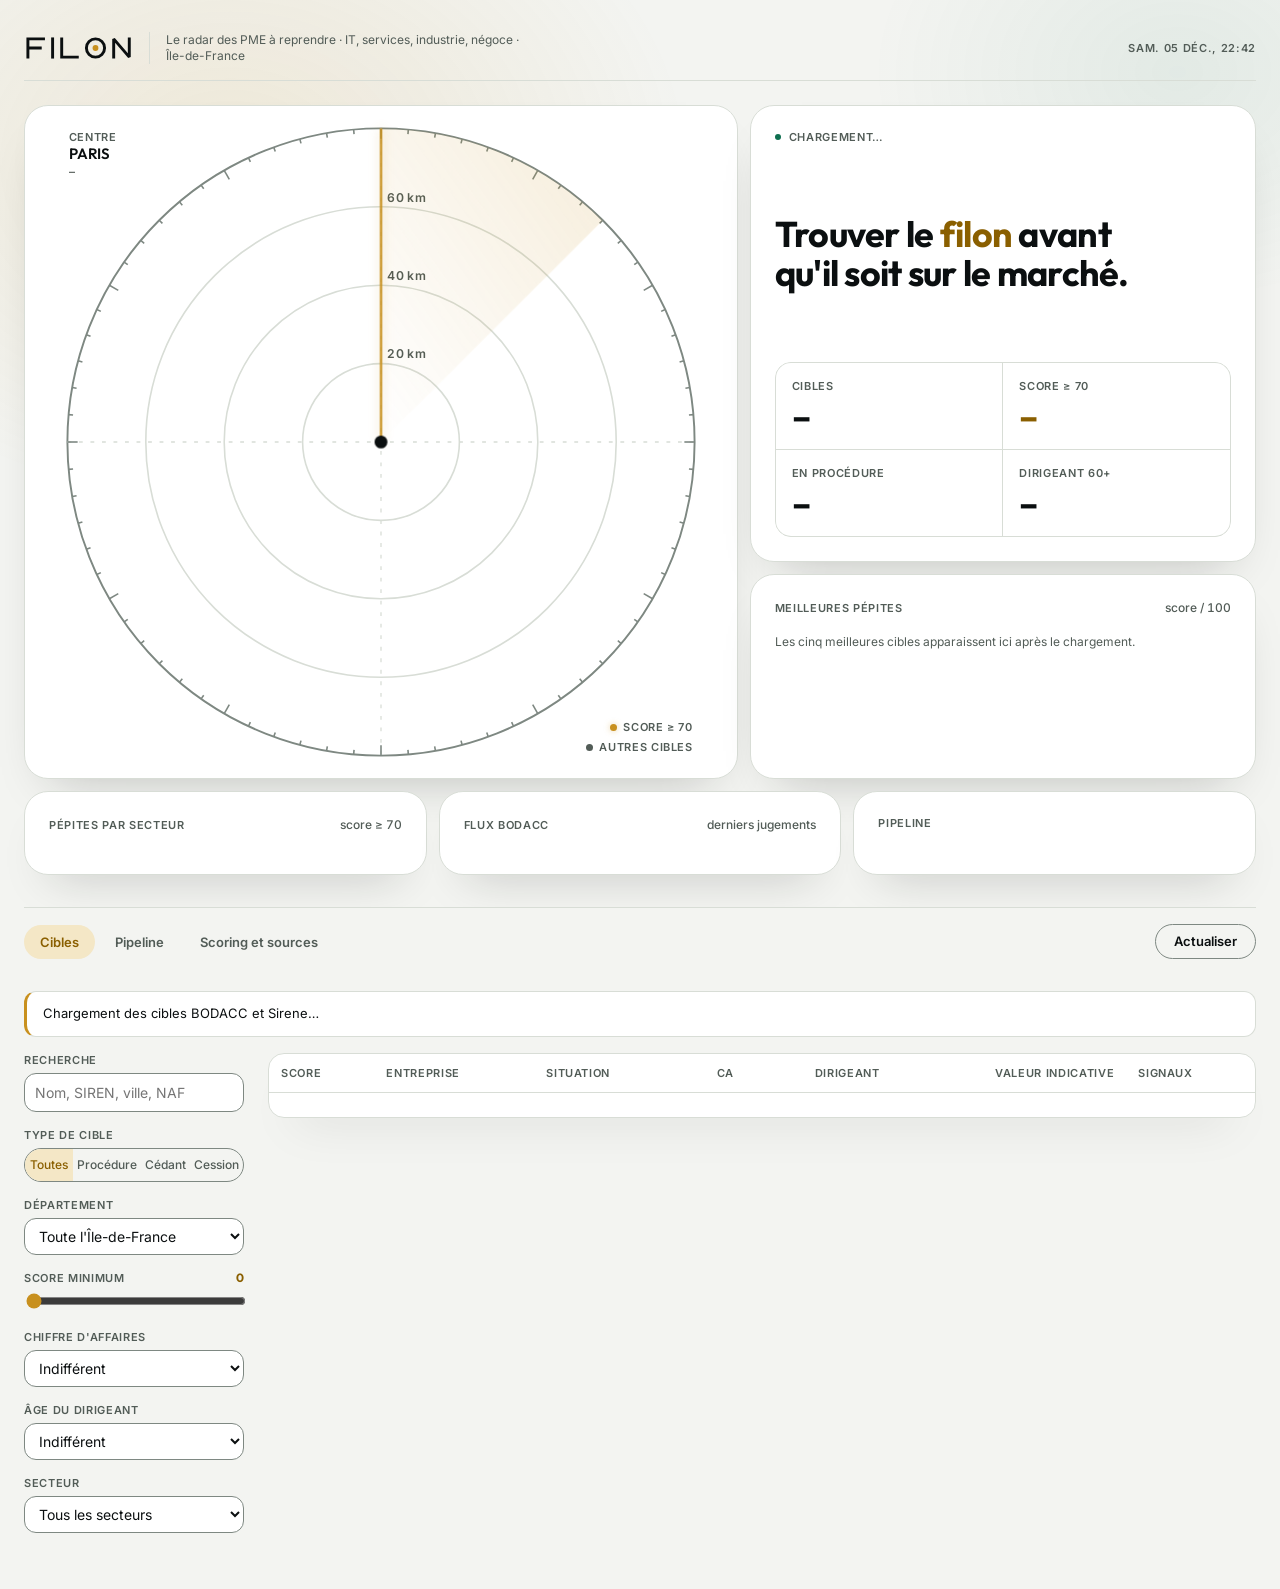
==== cockpit/index.html @ 8aeffb3e "Aligne le cockpit sur Outfit et Inter, onglets et boutons pilule. Tuiles pleines à grands rayons, fi" ====
<!DOCTYPE html>
<html lang="fr">
<head>
<meta charset="utf-8">
<meta name="viewport" content="width=device-width, initial-scale=1">
<title>Filon</title>
<link rel="preconnect" href="https://fonts.googleapis.com">
<link rel="preconnect" href="https://fonts.gstatic.com" crossorigin>
<link rel="stylesheet" href="https://fonts.googleapis.com/css2?family=Outfit:wght@500;600;700&family=Inter:wght@400;500;600&display=swap">
<style>
/* Filon — système de design « Radar ». Nuit est le thème de référence ; Jour en est la traduction. */
:root{
  color-scheme:dark;
  --void:#07090A; --surface-1:#0D1112; --surface-2:#141A1B; --line:#1C2426; --line-strong:#5E6B66;
  --ink:#EDEFEA; --ink-muted:#8A958F;
  --gold:#E8B84A; --gold-fill:#E8B84A; --on-gold:#1A1405; --gold-soft:#2A2210;
  --cession:#4FD1A5; --cession-soft:#0F2A22; --decote:#FF7A59; --decote-soft:#2E1510;
  --focus:var(--gold);
  --glow-gold:0 0 0 1px #E8B84A, 0 0 24px #E8B84A55;
  --grid-dot:#ffffff0d; --scrim:#000000a6; --beam:.14;
  --glass:#0D1112b8; --glass-edge:#ffffff12; --ambient:#E8B84A24; --ambient-2:#4FD1A512; --matrix:#EDEFEA; --bloom:#E8B84A99;
  --font-display:"Outfit","Inter",system-ui,sans-serif;
  --font-sans:"Inter",system-ui,-apple-system,"Segoe UI",sans-serif;
  --font-mono:"Inter",system-ui,-apple-system,"Segoe UI",sans-serif;
  --shadow:0 24px 48px -24px rgba(0,0,0,.7);
  --space-1:4px; --space-2:8px; --space-3:12px; --space-4:16px; --space-6:24px; --space-8:32px; --space-12:48px;
  --radius-xs:8px; --radius-sm:12px; --radius-lg:24px; --radius-pill:999px;
  --ui:160ms cubic-bezier(.2,.8,.2,1);
}
@media (prefers-color-scheme:light){:root:not([data-theme="dark"]){
  color-scheme:light;
  --void:#F3F4F1; --surface-1:#FFFFFF; --surface-2:#E9ECE7; --line:#D8DDD6; --line-strong:#7E8882;
  --ink:#0B0F10; --ink-muted:#525C57;
  --gold:#8A5F00; --gold-fill:#C8901E; --on-gold:#1A1405; --gold-soft:#F4E7C6;
  --cession:#0E6F50; --cession-soft:#DCEFE7; --decote:#B03A1C; --decote-soft:#F6DDD4;
  --glow-gold:0 0 0 1px #C8901E, 0 0 16px #C8901E33;
  --grid-dot:#0000000f; --scrim:#0b0f1066; --beam:.16; --shadow:0 24px 48px -28px rgba(20,25,20,.28);
  --glass:#FFFFFFc7; --glass-edge:#FFFFFF; --ambient:#C8901E1f; --ambient-2:#0E6F5012; --matrix:#0B0F10; --bloom:#C8901E66;
}}
:root[data-theme="light"]{
  color-scheme:light;
  --void:#F3F4F1; --surface-1:#FFFFFF; --surface-2:#E9ECE7; --line:#D8DDD6; --line-strong:#7E8882;
  --ink:#0B0F10; --ink-muted:#525C57;
  --gold:#8A5F00; --gold-fill:#C8901E; --on-gold:#1A1405; --gold-soft:#F4E7C6;
  --cession:#0E6F50; --cession-soft:#DCEFE7; --decote:#B03A1C; --decote-soft:#F6DDD4;
  --glow-gold:0 0 0 1px #C8901E, 0 0 16px #C8901E33;
  --grid-dot:#0000000f; --scrim:#0b0f1066; --beam:.16; --shadow:0 24px 48px -28px rgba(20,25,20,.28);
  --glass:#FFFFFFc7; --glass-edge:#FFFFFF; --ambient:#C8901E1f; --ambient-2:#0E6F5012; --matrix:#0B0F10; --bloom:#C8901E66;
}

*{box-sizing:border-box}
body{
  background:var(--void); color:var(--ink); font:14px/1.5 var(--font-sans);
  -webkit-font-smoothing:antialiased;
  padding-inline:var(--space-4); padding-block:0 var(--space-12);
  position:relative; isolation:isolate;
}
/* Lumière ambiante : un halo or derrière le radar, un reflet vert d'eau en contrepoint, un grain très fin. */
body::before{content:"";position:fixed;inset:0;z-index:-1;pointer-events:none;
  background:radial-gradient(60vmax 45vmax at 18% 18%, var(--ambient), transparent 60%),
             radial-gradient(40vmax 30vmax at 92% 8%, var(--ambient-2), transparent 60%)}
.wrap{max-width:1320px;margin:0 auto}
button,select,input,textarea{font:inherit;color:inherit}
:focus-visible{outline:2px solid var(--focus);outline-offset:2px}
.mono{font-family:var(--font-mono);font-variant-numeric:tabular-nums;font-weight:500}
.label{font:600 11px/14px var(--font-sans);letter-spacing:.06em;text-transform:uppercase;color:var(--ink-muted)}
.sub{color:var(--ink-muted);font-size:12px}

/* ---------- En-tête ---------- */
header.top{display:flex;flex-wrap:wrap;align-items:center;justify-content:space-between;gap:var(--space-4);padding-block:var(--space-6) var(--space-4);border-bottom:1px solid var(--line)}
.brand{display:flex;align-items:center;gap:var(--space-4)}
.brand a{display:flex;color:inherit;text-decoration:none}
.brand svg{display:block;height:26px;width:auto}
.brand .wm{stroke:var(--ink)} .brand .gem{fill:var(--gold-fill)}
.brand p{margin:0;padding-left:var(--space-4);border-left:1px solid var(--line);color:var(--ink-muted);font-size:12px;line-height:16px;max-width:380px}
.live{display:flex;align-items:center;gap:var(--space-2)}
.live i{width:6px;height:6px;border-radius:50%;background:var(--cession);box-shadow:0 0 0 0 var(--cession);animation:pulse 2.4s ease-out infinite}
.live.off i{background:var(--ink-muted);box-shadow:none;animation:none}
@keyframes pulse{0%{box-shadow:0 0 0 0 color-mix(in srgb,var(--cession) 60%,transparent)}70%,100%{box-shadow:0 0 0 8px transparent}}

/* ---------- Bento : scène radar ---------- */
.bento{display:grid;grid-template-columns:repeat(12,minmax(0,1fr));gap:var(--space-3);padding-block:var(--space-6) var(--space-8)}
.tile{position:relative;overflow:hidden;background:var(--surface-1);border:1px solid var(--line);border-radius:var(--radius-lg);padding:var(--space-6);box-shadow:var(--shadow)}
.tile > *{position:relative}
.tile-head{display:flex;justify-content:space-between;align-items:baseline;gap:var(--space-3);margin-bottom:var(--space-4)}
.t-radar{grid-column:span 7;grid-row:span 2;padding:var(--space-4)}
.t-pitch{grid-column:span 5;display:grid;gap:var(--space-6);align-content:space-between}
.t-top{grid-column:span 5}
.t-dept,.t-flux,.t-pipe{grid-column:span 4}
@media (max-width:1080px){.t-radar,.t-pitch,.t-top{grid-column:span 12}.t-dept,.t-flux,.t-pipe{grid-column:span 6}.t-pipe{grid-column:span 12}}
@media (max-width:640px){.t-dept,.t-flux,.t-pipe{grid-column:span 12}.tile{padding:var(--space-4)}}

.radar-wrap{position:relative;aspect-ratio:1;width:100%;max-width:640px;margin-inline:auto}
.radar{position:absolute;inset:0;width:100%;height:100%;overflow:visible}
.matrix circle{fill:var(--matrix)}
.ring{fill:none;stroke:var(--line);stroke-width:.25}
.ring.outer{stroke:var(--line-strong);stroke-width:.3}
.axis{stroke:var(--line);stroke-width:.2;stroke-dasharray:.6 1.2}
.tick{stroke:var(--line-strong);stroke-width:.25}
.dept{font:600 1.9px var(--font-sans);fill:var(--ink-muted);letter-spacing:.05px}
.beam{fill:url(#beamGrad)}
.edge{stroke:var(--gold-fill);stroke-width:.35;filter:drop-shadow(0 0 .8px var(--bloom))}
.sweep{transform-origin:50px 50px;transform-box:view-box}
.sweep.run{animation:sweep 1.6s cubic-bezier(.45,.05,.3,1) 1 both}
@keyframes sweep{from{transform:rotate(0)}to{transform:rotate(360deg)}}
.core{fill:var(--ink)}
.dot{fill:var(--ink-muted);opacity:.6;cursor:pointer;transition:opacity var(--ui)}
.dot.hot{fill:var(--gold-fill);opacity:1;filter:drop-shadow(0 0 1.2px var(--bloom))}
.dot.pend{opacity:0}
.dot.lit{animation:ping .9s ease-out 1 both}
.dot:hover,.dot.sel{opacity:1}
.dot.sel{stroke:var(--gold-fill);stroke-width:.7;paint-order:stroke}
.halo{fill:none;stroke:var(--gold-fill);stroke-width:.25;opacity:0}
.halo.on{animation:halo 1.8s ease-out infinite}
@keyframes ping{0%{opacity:0}}
@keyframes halo{0%{r:1.6;opacity:.9}100%{r:5;opacity:0}}
.leader{stroke:var(--gold-fill);stroke-width:.2;opacity:.8}
.callout{position:absolute;transform:translate(-50%,-50%);display:flex;align-items:center;gap:8px;white-space:nowrap;cursor:pointer;
  padding:6px 12px 6px 6px;border-radius:var(--radius-pill);background:var(--surface-1);border:1px solid var(--line);box-shadow:var(--shadow);font:600 12px/1 var(--font-sans);transition:border-color var(--ui),transform var(--ui);opacity:0}
.callout.show{opacity:1;transition:opacity .5s .2s,border-color var(--ui)}
.callout:hover{border-color:var(--gold-fill)}
.callout b{font:700 12px/1 var(--font-display);background:var(--gold-fill);color:var(--on-gold);border-radius:var(--radius-pill);padding:6px 8px}
.callout span{max-width:170px;overflow:hidden;text-overflow:ellipsis;font-weight:500}
.radar-read{position:absolute;left:var(--space-2);top:var(--space-2);display:grid;gap:2px}
.radar-read b{font:600 15px/1 var(--font-display);letter-spacing:-.01em}
.radar-legend{position:absolute;right:var(--space-2);bottom:var(--space-2);display:grid;gap:6px;justify-items:end}
.radar-legend span{display:flex;align-items:center;gap:6px}
.radar-legend i{width:7px;height:7px;border-radius:50%;background:var(--ink-muted)}
.radar-legend i.g{background:var(--gold-fill);box-shadow:0 0 6px var(--bloom)}

.t-pitch h1{margin:0;font:700 clamp(28px,2.8vw,42px)/1.1 var(--font-display);letter-spacing:-.02em;text-wrap:balance}
.t-pitch h1 em{font-style:normal;color:var(--gold)}
.kpis{display:grid;grid-template-columns:repeat(2,minmax(0,1fr));gap:1px;background:var(--line);border:1px solid var(--line);border-radius:16px;overflow:hidden}
.kpi{background:var(--surface-1);padding:var(--space-4);display:grid;gap:6px}
.kpi b{font:700 34px/1 var(--font-display);font-variant-numeric:tabular-nums;letter-spacing:-.03em}
.kpi.gold b{color:var(--gold)}
.t5{display:grid;grid-template-columns:44px 1fr auto;gap:var(--space-3);align-items:center;padding:10px 0;border-bottom:1px solid var(--line);cursor:pointer;background:none;border-left:0;border-right:0;border-top:0;text-align:left;width:100%;color:inherit;text-decoration:none}
.t5:last-child{border-bottom:0}
.t5:hover .nm{color:var(--gold)}
.t5 .nm{font:600 14px/1.3 var(--font-display);transition:color var(--ui)}

.bars{display:grid;gap:10px}
.bar{display:grid;grid-template-columns:28px 1fr 40px;gap:10px;align-items:center;font-size:12px}
.bar .tr{height:6px;background:var(--line);border-radius:999px;overflow:hidden}
.bar .tr i{display:block;height:100%;background:var(--ink-muted);border-radius:999px;transform-origin:left;animation:grow 1s cubic-bezier(.2,.8,.2,1) both}
.bar.top .tr i{background:var(--gold-fill);box-shadow:0 0 10px var(--bloom)}
@keyframes grow{from{transform:scaleX(0)}}
.flux{display:grid}
.fx{display:grid;grid-template-columns:auto 1fr;gap:2px 12px;padding:9px 0;border-bottom:1px solid var(--line);cursor:pointer}
button.fx,button.t5{font:inherit;color:inherit;background:none}
.fx:last-child{border-bottom:0}
.fx .mono{font-size:12px;color:var(--ink-muted);grid-row:span 2;padding-top:1px}
.fx .nm{font-size:13px;overflow:hidden;text-overflow:ellipsis;white-space:nowrap}
.fx:hover .nm{color:var(--gold)}
.funnel{display:grid;gap:8px}
.fn{display:grid;grid-template-columns:90px 1fr 28px;gap:10px;align-items:center;font-size:12px}
.fn .tr{height:18px;background:var(--surface-2);border-radius:var(--radius-pill);overflow:hidden}
.fn .tr i{display:block;height:100%;background:linear-gradient(90deg,var(--gold-soft),var(--gold-fill));border-radius:var(--radius-pill)}
.fn .tr i.z{background:none}

/* ---------- Cadran de score ---------- */
.dial{position:relative;display:inline-grid;place-items:center;flex:none}
.dial svg{position:absolute;inset:0}
.dial .trk{fill:none;stroke:var(--line);stroke-width:4}
.dial .arc{fill:none;stroke:var(--ink-muted);stroke-width:4;transition:stroke-dashoffset .9s cubic-bezier(.2,.8,.2,1)}
.dial.hot .arc{stroke:var(--gold-fill)}
.dial .tk{stroke:var(--line-strong);stroke-width:.8}
.dial span{font-family:var(--font-display);font-weight:700;font-variant-numeric:tabular-nums;letter-spacing:-.03em;line-height:1}
.dial.hot span{color:var(--gold)}

/* ---------- Navigation ---------- */
nav.tabs{display:flex;gap:var(--space-1);align-items:center;flex-wrap:wrap;padding-block:var(--space-4);border-top:1px solid var(--line);position:sticky;top:env(safe-area-inset-top,0px);background:var(--void);z-index:5}
nav.tabs [role=tab]{background:none;border:0;padding:9px 16px;cursor:pointer;color:var(--ink-muted);font:600 13px/16px var(--font-sans);border-radius:var(--radius-pill);transition:color var(--ui),background var(--ui)}
nav.tabs [role=tab]:hover{color:var(--ink)}
nav.tabs [role=tab][aria-selected="true"]{color:var(--gold);background:var(--gold-soft)}
nav.tabs .sp{flex:1}
.btn{border:1px solid var(--line-strong);background:transparent;padding:10px 18px;border-radius:var(--radius-pill);cursor:pointer;font:600 13px/1 var(--font-sans);transition:border-color var(--ui),color var(--ui),box-shadow var(--ui)}
.btn:hover{border-color:var(--gold);color:var(--gold)}
.btn.primary{background:var(--gold-fill);border-color:transparent;color:var(--on-gold)}
.btn.primary:hover{box-shadow:var(--glow-gold);color:var(--on-gold)}
.btn:disabled{opacity:.45;cursor:default;box-shadow:none}

.status{padding:var(--space-3) var(--space-4);border:1px solid var(--line);border-left:3px solid var(--gold-fill);border-radius:var(--radius-sm);background:var(--surface-1);margin-block:var(--space-4);font-size:13px}
.status.err{border-left-color:var(--decote)}

/* ---------- Cibles ---------- */
.layout{display:grid;grid-template-columns:220px minmax(0,1fr);gap:var(--space-6);align-items:start}
@media (max-width:860px){.layout{grid-template-columns:1fr}}
aside.filters{display:grid;gap:var(--space-4);position:sticky;top:calc(env(safe-area-inset-top,0px) + 72px)}
@media (max-width:860px){aside.filters{position:static;grid-template-columns:repeat(auto-fill,minmax(150px,1fr))}}
.f label{display:block;margin-bottom:6px}
.f input,.f select{width:100%;padding:8px 10px;border:1px solid var(--line-strong);border-radius:var(--radius-sm);background:var(--surface-1)}
.f output{float:right;font:700 12px/14px var(--font-display);color:var(--gold);letter-spacing:0;text-transform:none}
.f input[type=range]{padding:0;border:0;background:none;accent-color:var(--gold-fill)}
.seg{display:flex;border:1px solid var(--line-strong);border-radius:var(--radius-pill);overflow:hidden}
.seg button{flex:1;border:0;background:transparent;padding:7px 4px;cursor:pointer;font-size:12px;font-weight:500;color:var(--ink-muted)}
.seg button[aria-pressed="true"]{background:var(--gold-soft);color:var(--gold)}

.tablewrap{overflow-x:auto;background:var(--surface-1);border:1px solid var(--line);border-radius:16px;box-shadow:var(--shadow)}
table{width:100%;border-collapse:collapse;min-width:860px}
th{padding:12px;border-bottom:1px solid var(--line);text-align:left;white-space:nowrap;cursor:pointer;user-select:none}
th.num,td.num{text-align:right}
th[data-sort]:hover{color:var(--ink)}
td{padding:12px;border-bottom:1px solid var(--line);vertical-align:middle}
tr.row{cursor:pointer;transition:background var(--ui)}
tr.row:hover td{background:var(--surface-2)}
tr.row:last-child td{border-bottom:0}
.nm{font:600 14px/1.3 var(--font-display)}
td .fig{font:500 13px/18px var(--font-sans);font-variant-numeric:tabular-nums;white-space:nowrap}
.chips{display:flex;flex-wrap:wrap;gap:var(--space-1)}
.chip{display:inline-flex;align-items:center;gap:6px;white-space:nowrap;font:600 12px/1 var(--font-sans);padding:6px 10px;border-radius:var(--radius-pill)}
.chip::before{content:"";width:5px;height:5px;border-radius:50%;background:currentColor}
.chip.cession{color:var(--cession);background:var(--cession-soft)}
.chip.decote{color:var(--decote);background:var(--decote-soft)}
.chip.valeur{color:var(--gold);background:var(--gold-soft)}
.tag{display:inline-block;font:600 11px/1 var(--font-sans);padding:6px 10px;border-radius:var(--radius-pill);background:color-mix(in srgb, currentColor 14%, transparent);white-space:nowrap}
.tag.liquidation,.tag.redressement,.tag.decote{color:var(--decote)}
.tag.pub-cession{color:var(--cession)}
.tag.sauvegarde,.tag.plan_cession,.tag.vente{color:var(--gold)}
.tag.cedant{color:var(--cession)}
.tag.veille{color:var(--ink-muted)}
.tag.stage{color:var(--ink);background:var(--surface-2)}
.more{padding:var(--space-3);text-align:center}

/* ---------- Fiche ---------- */
dialog.fiche{border:0;border-left:1px solid var(--line);border-radius:var(--radius-lg) 0 0 var(--radius-lg);padding:0;margin:0 0 0 auto;height:100%;max-height:100%;width:min(660px,100%);background:var(--surface-1);color:var(--ink)}
dialog.fiche[open]{animation:slide .28s cubic-bezier(.2,.8,.2,1)}
@keyframes slide{from{transform:translateX(24px);opacity:0}to{transform:none;opacity:1}}
dialog.fiche::backdrop{background:var(--scrim);backdrop-filter:blur(2px)}
.fh{position:sticky;top:0;background:var(--surface-1);padding:var(--space-6) var(--space-6) var(--space-4);border-bottom:1px solid var(--line);display:flex;gap:var(--space-4);align-items:flex-start;justify-content:space-between;z-index:1}
.fh h2{margin:4px 0;font:700 24px/1.2 var(--font-display);letter-spacing:-.02em;text-wrap:balance}
.fb{padding:var(--space-6) var(--space-6) var(--space-12);display:grid;gap:var(--space-8)}
.sec h3{margin:0 0 var(--space-3);font:600 16px/1.3 var(--font-display)}
.scorehead{display:flex;gap:var(--space-6);align-items:center}
.axes{display:grid;gap:10px;flex:1}
.axis{display:grid;grid-template-columns:1fr 34px;gap:4px 10px;align-items:center;font-size:13px}
.track{grid-column:1/-1;height:4px;background:var(--line);border-radius:var(--radius-pill);overflow:hidden}
.track i{display:block;height:100%;background:var(--gold-fill)}
.kv{display:grid;grid-template-columns:repeat(auto-fill,minmax(150px,1fr));gap:var(--space-4) var(--space-6)}
.kv div{display:grid;gap:2px}
.mini{width:100%;border-collapse:collapse;min-width:0}
.mini td,.mini th{padding:8px 0;font-size:13px;cursor:default}
.mini td + td,.mini th + th{padding-left:var(--space-3)}
.val{display:grid;grid-template-columns:repeat(auto-fill,minmax(180px,1fr));gap:1px;background:var(--line);border:1px solid var(--line);border-radius:var(--radius-sm);overflow:hidden}
.val div{background:var(--surface-1);padding:var(--space-3) var(--space-4);display:grid;gap:4px}
.val div b{font:700 16px/1.2 var(--font-display);font-variant-numeric:tabular-nums}
.val div.main b{color:var(--gold)}
.ev{border-left:1px solid var(--line-strong);padding:0 0 var(--space-3) var(--space-4);position:relative}
.ev::before{content:"";position:absolute;left:-3.5px;top:6px;width:6px;height:6px;border-radius:50%;background:var(--decote)}
.ev a{color:var(--gold)}
.deal{display:grid;gap:var(--space-2)}
.deal .row2{display:flex;gap:var(--space-2);flex-wrap:wrap}
.deal select,.deal textarea{border:1px solid var(--line-strong);border-radius:var(--radius-sm);background:var(--void);padding:8px 10px}
.deal textarea{width:100%;min-height:76px;resize:vertical}
.ai{white-space:pre-wrap;background:var(--void);border:1px solid var(--line);border-radius:var(--radius-sm);padding:var(--space-4);font-size:13px;min-height:44px}
.x{background:none;border:1px solid var(--line-strong);border-radius:var(--radius-sm);width:36px;height:36px;cursor:pointer;font-size:18px;flex:none;color:var(--ink-muted)}
.x:hover{color:var(--ink);border-color:var(--ink-muted)}

/* ---------- Pipeline ---------- */
.board{display:grid;grid-auto-flow:column;grid-auto-columns:minmax(220px,1fr);gap:var(--space-3);overflow-x:auto;padding-bottom:var(--space-2)}
.col{background:var(--surface-1);border:1px solid var(--line);border-radius:16px;padding:var(--space-3);display:grid;gap:var(--space-2);align-content:start;min-height:200px}
.col h3{margin:0 0 var(--space-1);display:flex;justify-content:space-between;font:600 14px/1.3 var(--font-display)}
.card{background:var(--void);border:1px solid var(--line);border-radius:var(--radius-sm);padding:var(--space-3);display:grid;gap:6px;transition:border-color var(--ui)}
.card:hover{border-color:var(--line-strong)}
.card .top{display:flex;gap:var(--space-2);align-items:center}
.card .nm{cursor:pointer}
.card .mv{display:flex;gap:4px}
.card .mv button{flex:1;border:1px solid var(--line);background:transparent;border-radius:var(--radius-xs);cursor:pointer;padding:3px;color:var(--ink-muted)}
.card .mv button:hover:not(:disabled){color:var(--gold);border-color:var(--gold)}
.empty{color:var(--ink-muted);font-size:12px}

/* ---------- Réglages ---------- */
.settings{display:grid;gap:var(--space-8);max-width:680px}
.settings h2{margin:0 0 var(--space-3);font:600 18px/1.3 var(--font-display);letter-spacing:-.01em}
.w{display:grid;grid-template-columns:1fr 160px 48px;gap:var(--space-3);align-items:center}
.w input{accent-color:var(--gold-fill)}
.note{background:var(--surface-1);border:1px solid var(--line);border-radius:var(--radius-sm);padding:var(--space-4);font-size:13px;color:var(--ink-muted)}
.note b{color:var(--ink)}
.note p{margin:0 0 var(--space-3)}

@media (prefers-reduced-motion:reduce){
  *,*::before,*::after{animation:none!important;transition:none!important}
  .dot.pend{opacity:.55}.dot.hot.pend{opacity:1}
}
</style>

<div class="wrap">
  <header class="top">
    <div class="brand">
      <a href="../index.html" aria-label="Filon, accueil">
      <svg viewBox="-4 -4 168 40" role="img" aria-label="Filon">
        <g class="wm" fill="none" stroke-width="4.5" stroke-linecap="square" stroke-miterlimit="1.5">
          <path d="M2 30 V2 H26 M2 16 H21"/><path d="M40 2 V30"/><path d="M54 2 V30 H78"/>
          <circle cx="106" cy="16" r="14"/><path d="M134 30 V2 L158 30 V2"/>
        </g>
        <circle class="gem" cx="106" cy="16" r="4.5"/>
      </svg>
      </a>
      <p>Le radar des PME à reprendre · IT, services, industrie, négoce · Île-de-France</p>
    </div>
    <span class="label mono" id="clock"></span>
  </header>

  <section class="bento" aria-label="Vue d'ensemble">
    <div class="tile t-radar">
      <div class="radar-wrap" id="radarWrap">
        <svg class="radar" id="radar" viewBox="0 0 100 100" role="img" aria-label="Cibles placées sur la carte de l'Île-de-France">
          <defs>
            <linearGradient id="beamGrad" x1="0" y1="1" x2="1" y2="0">
              <stop offset="0" style="stop-color:var(--gold-fill);stop-opacity:0"/>
              <stop offset="1" style="stop-color:var(--gold-fill);stop-opacity:var(--beam)"/>
            </linearGradient>
          </defs>
          <g class="matrix" id="matrix"></g>
          <g id="rings"></g>
          <g class="sweep" id="sweep">
            <path class="beam" d="M50 50 L50 1 A49 49 0 0 1 84.6 15.4 Z"/>
            <line class="edge" x1="50" y1="50" x2="50" y2="1"/>
          </g>
          <g id="leaders"></g>
          <g id="dots"></g>
          <circle class="core" cx="50" cy="50" r="1"/>
        </svg>
        <div id="callouts"></div>
        <div class="radar-read"><span class="label">Centre</span><b>PARIS</b><span class="sub mono" id="radar-n">–</span></div>
        <div class="radar-legend label"><span><i class="g"></i>Score ≥ 70</span><span><i></i>Autres cibles</span></div>
      </div>
    </div>

    <div class="tile t-pitch">
      <div class="live label"><i></i><span id="fresh">Connexion…</span></div>
      <h1>Trouver le <em>filon</em> avant qu'il soit sur le marché.</h1>
      <div class="kpis">
        <div class="kpi"><span class="label">Cibles</span><b id="k-total">–</b></div>
        <div class="kpi gold"><span class="label">Score ≥ 70</span><b id="k-top">–</b></div>
        <div class="kpi"><span class="label">En procédure</span><b id="k-proc">–</b></div>
        <div class="kpi"><span class="label">Dirigeant 60+</span><b id="k-ced">–</b></div>
      </div>
    </div>

    <div class="tile t-top">
      <div class="tile-head"><h2 class="label" style="margin:0">Meilleures pépites</h2><span class="sub mono">score / 100</span></div>
      <div id="top5"><p class="sub">Les cinq meilleures cibles apparaissent ici après le chargement.</p></div>
    </div>

    <div class="tile t-dept">
      <div class="tile-head"><h2 class="label" style="margin:0">Pépites par secteur</h2><span class="sub mono">score ≥ 70</span></div>
      <div class="bars" id="deptBars"></div>
    </div>
    <div class="tile t-flux">
      <div class="tile-head"><h2 class="label" style="margin:0">Flux BODACC</h2><span class="sub mono">derniers jugements</span></div>
      <div class="flux" id="flux"></div>
    </div>
    <div class="tile t-pipe">
      <div class="tile-head"><h2 class="label" style="margin:0">Pipeline</h2><span class="sub mono" id="pipeN"></span></div>
      <div class="funnel" id="funnel"></div>
    </div>
  </section>

  <nav class="tabs" role="tablist">
    <button role="tab" aria-selected="true" data-tab="cibles">Cibles</button>
    <button role="tab" aria-selected="false" data-tab="pipeline">Pipeline <span class="mono" id="k-deals"></span></button>
    <button role="tab" aria-selected="false" data-tab="reglages">Scoring et sources</button>
    <span class="sp"></span>
    <button class="btn" id="refresh">Actualiser</button>
  </nav>

  <div id="status" class="status">Connexion à ta base Supabase. La première fois, Claude te demande d'autoriser le connecteur Supabase pour cette page.</div>

  <section id="tab-cibles">
    <div class="layout">
      <aside class="filters">
        <div class="f"><label class="label" for="q">Recherche</label><input id="q" type="search" placeholder="Nom, SIREN, ville, NAF"></div>
        <div class="f"><span class="label" style="display:block;margin-bottom:6px">Type de cible</span>
          <div class="seg" id="typeSeg">
            <button data-v="all" aria-pressed="true">Toutes</button>
            <button data-v="proc" aria-pressed="false">Procédure</button>
            <button data-v="ced" aria-pressed="false">Cédant</button>
            <button data-v="vente" aria-pressed="false">Cession</button>
          </div></div>
        <div class="f"><label class="label" for="dep">Département</label>
          <select id="dep"><option value="">Toute l'Île-de-France</option>
            <option>75</option><option>77</option><option>78</option><option>91</option><option>92</option><option>93</option><option>94</option><option>95</option></select></div>
        <div class="f"><label class="label" for="smin">Score minimum <output id="smin-o">40</output></label><input id="smin" type="range" min="0" max="100" step="5" value="40"></div>
        <div class="f"><label class="label" for="camin">Chiffre d'affaires</label>
          <select id="camin"><option value="0">Indifférent</option><option value="1">Connu</option><option value="300000">300 k€ et plus</option><option value="1000000">1 M€ et plus</option><option value="5000000">5 M€ et plus</option></select></div>
        <div class="f"><label class="label" for="agemin">Âge du dirigeant</label>
          <select id="agemin"><option value="0">Indifférent</option><option value="55">55 ans et plus</option><option value="60">60 ans et plus</option><option value="65">65 ans et plus</option></select></div>
        <div class="f"><label class="label" for="btp">Secteur</label>
          <select id="btp"><option value="">Tous les secteurs</option><option value="it">IT et numérique</option><option value="services">Services B2B</option><option value="industrie">Industrie et maintenance</option><option value="negoce">Négoce B2B</option><option value="transport">Transport et logistique</option><option value="btp">BTP</option><option value="commerce">Commerce, hôtellerie, restauration</option><option value="autres">Autres</option><option value="frag">Tous les secteurs fragmentés (build-up)</option><option value="rec">Revenus récurrents</option></select></div>
      </aside>
      <div>
        <div class="tablewrap">
          <table>
            <thead><tr>
              <th class="label" data-sort="score">Score</th>
              <th class="label" data-sort="nom">Entreprise</th>
              <th class="label">Situation</th>
              <th class="label num" data-sort="ca">CA</th>
              <th class="label num" data-sort="age">Dirigeant</th>
              <th class="label num" data-sort="val">Valeur indicative</th>
              <th class="label">Signaux</th>
            </tr></thead>
            <tbody id="rows"></tbody>
          </table>
          <div class="more sub" id="count"></div>
        </div>
      </div>
    </div>
  </section>

  <section id="tab-pipeline" hidden>
    <div class="board" id="board"></div>
  </section>

  <section id="tab-reglages" hidden>
    <div class="settings">
      <div>
        <h2>Pondérations du Score Pépite</h2>
        <div id="weights" style="display:grid;gap:var(--space-3)"></div>
        <p class="sub" id="wsum"></p>
        <button class="btn primary" id="saveW">Enregistrer et recalculer</button>
      </div>
      <div>
        <h2>Sources</h2>
        <div class="note">
          <p><b>Chaque nuit</b> à 6 h : procédures collectives BODACC des 3 derniers jours en Île-de-France, cessions de fonds des 7 derniers jours juste après, puis enrichissement Sirene et RNE. <b>Chaque lundi</b> : recherche de cédants (dirigeant de 60 ans et plus, 3 à 99 salariés) dans six familles : IT et numérique, services B2B, industrie et maintenance, négoce, transport, BTP.</p>
          <div style="display:flex;gap:var(--space-2);flex-wrap:wrap">
            <button class="btn" id="runBodacc">Lancer BODACC maintenant</button>
            <button class="btn" id="runVentes">Lancer les cessions</button>
            <button class="btn" id="runEnrich">Enrichir les fiches</button>
            <button class="btn" id="runCed">Chercher des cédants</button>
          </div>
          <p id="runMsg" class="sub" style="margin:var(--space-3) 0 0"></p>
        </div>
        <table class="mini" style="margin-top:var(--space-3)"><thead><tr><th class="label">Exécution</th><th class="label">Source</th><th class="label">Statut</th><th class="label">Détail</th></tr></thead><tbody id="logs"></tbody></table>
      </div>
      <div class="note">
        <b>Conformité.</b> Les dirigeants sont des personnes physiques : base légale « intérêt légitime », information au premier contact, droit d'opposition via la table <span class="mono">opposition_rgpd</span> (la fiche sort du scoring). Les valorisations sont indicatives et ne constituent pas un conseil en investissement. Avant toute intermédiation sur des fonds de commerce, fais vérifier l'application de la loi Hoguet par un avocat.
      </div>
    </div>
  </section>
</div>

<dialog class="fiche" id="fiche" aria-labelledby="f-title">
  <div class="fh">
    <div>
      <div class="label mono" id="f-siren"></div>
      <h2 id="f-title"></h2>
      <div class="sub" id="f-sub"></div>
    </div>
    <button class="x" id="f-close" aria-label="Fermer la fiche">×</button>
  </div>
  <div class="fb" id="f-body"></div>
</dialog>

<script src="../annonces.js"></script>
<script>
const PROJECT = "lwfcgzhndwpffeebpjpy";
const SERVER = "Supabase";
const HOT = 70;
const STAGES = [["detectee","Détectée"],["contactee","Contactée"],["nda","NDA"],["data_room","Data room"],["loi","LOI"],["closing","Closing"],["perdu","Perdu"]];
const STAGE_L = Object.fromEntries(STAGES);
const EFF = {"00":"0 salarié","01":"1-2","02":"3-5","03":"6-9","11":"10-19","12":"20-49","21":"50-99","22":"100-199","31":"200-249","32":"250-499","41":"500-999","NN":"n.c."};
const NAF = {"43.21A":"Électricité","43.22A":"Plomberie","43.22B":"Chauffage, clim","43.29A":"Isolation","43.32A":"Menuiserie","43.34Z":"Peinture, vitrerie","43.91B":"Couverture","33.12Z":"Maintenance machines","33.14Z":"Maintenance électrique","33.20C":"Installation industrielle","41.20A":"Construction maisons","41.20B":"Construction bâtiments","43.99C":"Maçonnerie","43.31Z":"Plâtrerie","56.10A":"Restauration","56.10C":"Restauration rapide","47.11B":"Supérette","68.20B":"Location immobilière","70.22Z":"Conseil","62.01Z":"Programmation","62.02A":"Conseil en SI","62.02B":"TMA","62.03Z":"Infogérance","62.09Z":"Services IT","63.11Z":"Hébergement, data","63.12Z":"Portails web","58.29A":"Logiciel système","58.29B":"Logiciel outil","58.29C":"Logiciel applicatif","61.10Z":"Télécoms filaires","61.20Z":"Télécoms mobiles","61.90Z":"Télécoms","95.11Z":"Réparation informatique","46.51Z":"Négoce informatique","46.52Z":"Négoce électronique","71.12B":"Ingénierie","73.11Z":"Agence de pub","73.20Z":"Études de marché","74.10Z":"Design","78.10Z":"Recrutement","81.21Z":"Nettoyage","80.10Z":"Sécurité privée","82.11Z":"Services administratifs","85.59A":"Formation pro","33.13Z":"Maintenance électronique","25.62B":"Mécanique","25.11Z":"Structures métalliques","28.29B":"Machines","22.29A":"Plasturgie","18.12Z":"Imprimerie","26.51B":"Instrumentation","46.69B":"Négoce équipements","46.73A":"Négoce matériaux","46.90Z":"Négoce non spécialisé","46.44Z":"Négoce vaisselle, entretien","46.18Z":"Intermédiaires spécialisés","46.66Z":"Négoce matériel de bureau","49.41A":"Transport de fret","49.41B":"Transport de proximité","52.29A":"Commission de transport","52.10B":"Entreposage","53.20Z":"Courrier, livraison","69.20Z":"Expertise comptable"};
const SECT_L = {it:"IT et numérique",services:"Services B2B",industrie:"Industrie",negoce:"Négoce B2B",transport:"Transport",btp:"BTP",commerce:"Commerce, CHR",autres:"Autres"};
/* Famille de secteur à partir du code NAF (rév. 2). */
function secteur(naf){
  if (!naf) return "autres";
  const d = parseInt(naf.slice(0,2), 10), c = naf.slice(0,5);
  if (d === 62 || d === 63 || d === 61 || c === "58.29" || c === "58.21" || c === "95.11" || c === "95.12" || c === "46.51" || c === "46.52") return "it";
  if (d >= 41 && d <= 43) return "btp";
  if ((d >= 10 && d <= 33)) return "industrie";
  if (d === 46) return "negoce";
  if (d >= 49 && d <= 53) return "transport";
  if (d === 47 || d === 45 || d === 55 || d === 56) return "commerce";
  if ((d >= 69 && d <= 82) || c === "85.59" || d === 58 || d === 59 || d === 60) return "services";
  return "autres";
}
const PROC_L = {liquidation:"Liquidation",redressement:"Redressement",sauvegarde:"Sauvegarde",plan_cession:"Plan de cession"};
/* Cadre géographique du radar : Paris au centre, l'Île-de-France dans le cercle. */
const GEO = {lon0:2.3488, lat0:48.8534, kmPerLon:73.2, kmPerLat:111.2, radiusKm:80};
const RM = matchMedia("(prefers-reduced-motion: reduce)").matches;

let mcp = null, sample = null, ALL = [], DEALS = [], typeF = "all", sortK = "score", sortDir = -1, current = null, sel = null;
const $ = s => document.querySelector(s);
const esc = s => String(s ?? "").replace(/[&<>"']/g, c => ({"&":"&amp;","<":"&lt;",">":"&gt;",'"':"&quot;","'":"&#39;"}[c]));
const sq = s => "'" + String(s ?? "").replace(/'/g, "''") + "'";
const fmtE = n => n == null ? "–" : Math.abs(n) >= 1e6 ? (n/1e6).toLocaleString("fr-FR",{maximumFractionDigits:1}) + " M€" : Math.abs(n) >= 1e3 ? Math.round(n/1e3).toLocaleString("fr-FR") + " k€" : Math.round(n) + " €";
const fmtD = d => d ? new Date(d).toLocaleDateString("fr-FR") : "–";
function safeUrl(u){
  try { const url = new URL(u); return url.protocol === "https:" ? url.href : ""; }
  catch { return ""; }
}
const SVGNS = "http://www.w3.org/2000/svg";

function status(msg, err){ const el=$("#status"); if(!msg){el.hidden=true;return;} el.hidden=false; el.textContent=msg; el.classList.toggle("err",!!err); }

/* ---------- Accès Supabase via le connecteur Claude ---------- */
async function sql(query){
  const res = await mcp.callTool(SERVER, "execute_sql", { project_id: PROJECT, query }, { cache: false });
  let p = res.payload;
  let text = typeof p === "string" ? p : (p && typeof p.result === "string") ? p.result : null;
  if (text == null) { const t = (res.content||[]).find(b=>b.type==="text"); text = t ? t.text : "[]"; try{ const o=JSON.parse(text); if(o && typeof o.result==="string") text=o.result; }catch{} }
  // Le résultat cite la balise d'ouverture une première fois dans la phrase d'avertissement :
  // on part de la balise de fermeture et on remonte à la dernière ouverture du même id.
  let body = text;
  const close = text.lastIndexOf("</untrusted-data-");
  if (close >= 0) {
    const idm = text.slice(close).match(/^<\/untrusted-data-([^>]+)>/);
    const openTag = "<untrusted-data-" + (idm ? idm[1] : "") + ">";
    const open = text.lastIndexOf(openTag, close);
    if (open >= 0) body = text.slice(open + openTag.length, close).trim();
  }
  try { return JSON.parse(body); } catch { throw { code:"tool_error", message: body.slice(0,300) }; }
}

function explain(e){
  const c = e && e.code;
  if (c === "server_not_connected" || c === "server_not_found") return "Le connecteur Supabase n'est pas ajouté à ton compte. Ajoute-le dans claude.ai, Paramètres → Connecteurs, puis recharge la page.";
  if (c === "needs_reauth") return "La connexion Supabase a expiré. Reconnecte Supabase dans claude.ai, Paramètres → Connecteurs.";
  if (c === "not_in_manifest" || c === "consent_required") return "L'accès Supabase n'est pas autorisé pour cette page. Recharge la page et accepte la demande d'autorisation.";
  if (c === "selection_required") return "Plusieurs connecteurs Supabase existent : choisis celui à utiliser dans la fenêtre proposée par Claude.";
  if (c === "server_unavailable") return "Supabase ne répond pas pour l'instant. Réessaie avec « Actualiser » dans un moment.";
  if (c === "tool_error") return "Supabase a refusé la requête : " + (e.message || "");
  return "Erreur de connexion à Supabase (" + (c || "inconnue") + "). " + (e && e.message ? e.message : "");
}

const LIST_SQL = `select c.siren, c.nom, c.naf, c.departement, c.commune, c.tranche_effectif te, c.source, c.date_creation,
 c.latitude::float8 lat, c.longitude::float8 lon,
 f.age_dirigeant_max age, f.ca::float8 ca, f.resultat_net::float8 rn, f.annee_fin, f.procedure, f.date_procedure,
 s.score::float8 score, s.p_cession::float8 p_cession, s.decote::float8 decote, s.qualite::float8 qualite, s.potentiel::float8 potentiel,
 v.fourchette_bas::float8 vb, v.fourchette_haut::float8 vh,
 (select json_agg(json_build_object('c',g.categorie,'l',g.libelle,'k',g.code)) from signals g where g.siren=c.siren) sig,
 d.stage,
 lv.vente_date, lv.vente_prix, lv.vente_role, lv.vente_nature
from scores s join companies c using(siren) join v_company_facts f using(siren)
left join valuations v using(siren) left join deals d using(siren)
left join lateral (
  select l.date_parution vente_date, l.prix_demande::float8 vente_prix, l.nature vente_nature,
         case when l.siren_cedant = c.siren then 'cedant' when l.siren = c.siren then 'acquereur' else 'mention' end vente_role
  from listings l
  where l.siren = c.siren or l.siren_cedant = c.siren or l.sirens @> array[c.siren]
  order by l.date_parution desc nulls last
  limit 1
) lv on true
where c.enriched_at is not null and c.nom is not null and c.departement in ('75','77','78','91','92','93','94','95') order by s.score desc limit 1500`;
const DEALS_SQL = `select d.*, c.nom, c.commune, s.score::float8 score from deals d join companies c using(siren) left join scores s using(siren) order by d.updated_at desc`;

async function load(){
  $("#refresh").disabled = true;
  try{
    status("Chargement des cibles…");
    ALL = await sql(LIST_SQL);
    DEALS = await sql(DEALS_SQL);
    status(null);
    $("#fresh").textContent = "Base à jour · " + new Date().toLocaleTimeString("fr-FR",{hour:"2-digit",minute:"2-digit"});
    kpis(true); matrix(); radar(true); top5(); deptBars(); flux(); funnel(); render(); board();
  }catch(e){ status(explain(e), true); $("#fresh").textContent = "Hors ligne"; }
  $("#refresh").disabled = false;
}

/* ---------- Chiffres clés (comptage à l'ouverture) ---------- */
function countUp(el, to){
  if (RM) { el.textContent = to.toLocaleString("fr-FR"); return; }
  const t0 = performance.now(), d = 1200;
  const step = t => { const k = Math.min(1,(t-t0)/d), e = 1-Math.pow(1-k,3); el.textContent = Math.round(to*e).toLocaleString("fr-FR"); if(k<1) requestAnimationFrame(step); };
  requestAnimationFrame(step);
}
function kpis(anim){
  const vals = { "#k-total": ALL.length, "#k-top": ALL.filter(r=>r.score>=HOT).length, "#k-proc": ALL.filter(r=>PROC_L[r.procedure]).length, "#k-ced": ALL.filter(r=>r.age>=60).length };
  for (const [k,v] of Object.entries(vals)) anim ? countUp($(k), v) : ($(k).textContent = v.toLocaleString("fr-FR"));
  const n = DEALS.filter(d=>d.stage!=="perdu").length;
  $("#k-deals").textContent = n ? "· " + n : "";
}

/* ---------- Radar ---------- */
function drawRings(){
  const g = $("#rings"); let s = "";
  [49, 36.75, 24.5, 12.25].forEach((r,i) => s += `<circle class="ring${i===0?" outer":""}" cx="50" cy="50" r="${r}"/>`);
  s += `<line class="axis" x1="50" y1="1" x2="50" y2="99"/><line class="axis" x1="1" y1="50" x2="99" y2="50"/>`;
  for (let i=0;i<72;i++){ const a=i/72*2*Math.PI, r1=49, r2=i%6===0?47.4:48.3; s += `<line class="tick" x1="${50+r1*Math.sin(a)}" y1="${50-r1*Math.cos(a)}" x2="${50+r2*Math.sin(a)}" y2="${50-r2*Math.cos(a)}"/>`; }
  [["20 km",12.25],["40 km",24.5],["60 km",36.75]].forEach(([t,r]) => s += `<text class="dept" x="${50+1}" y="${50-r-0.8}">${t}</text>`);
  g.innerHTML = s;
}
function project(r){
  if (r.lat == null || r.lon == null) return null;
  const dx = (r.lon - GEO.lon0) * GEO.kmPerLon, dy = (r.lat - GEO.lat0) * GEO.kmPerLat;
  const k = 49 / GEO.radiusKm, d = Math.hypot(dx,dy) * k;
  if (d > 48.5) return null;
  return { x: 50 + dx*k, y: 50 - dy*k };
}
function radar(sweep){
  const pts = ALL.map((r,i) => ({ r, p: project(r) })).filter(o => o.p)
                 .sort((a,b) => a.r.score - b.r.score); // les pépites or dessinées en dernier, au-dessus
  const g = $("#dots"); g.innerHTML = "";
  for (const {r,p} of pts){
    const hot = r.score >= HOT;
    const c = document.createElementNS(SVGNS, "circle");
    c.setAttribute("cx", p.x.toFixed(2)); c.setAttribute("cy", p.y.toFixed(2)); c.setAttribute("r", hot ? .95 : .55);
    c.setAttribute("class", "dot" + (hot ? " hot" : "") + (sweep && !RM ? " pend" : "") + (sel === r.siren ? " sel" : ""));
    c.dataset.siren = r.siren;
    const t = document.createElementNS(SVGNS, "title"); t.textContent = `${r.nom} · score ${Math.round(r.score)}`; c.appendChild(t);
    // angle depuis le nord, dans le sens du balayage
    c.dataset.ang = ((Math.atan2(p.x-50, 50-p.y) + 2*Math.PI) % (2*Math.PI)) / (2*Math.PI);
    g.appendChild(c);
  }
  $("#radar-n").textContent = pts.length + " cibles géolocalisées";
  if (sweep && !RM) runSweep(); else callouts();
}
function runSweep(){
  const sw = $("#sweep"); sw.classList.remove("run"); void sw.getBBox(); sw.classList.add("run");
  const dur = 1600, t0 = performance.now();
  const dots = [...document.querySelectorAll("#dots .dot.pend")];
  // même courbe que l'animation CSS, approchée par easeInOut
  const ease = k => k<.5 ? 4*k*k*k : 1-Math.pow(-2*k+2,3)/2;
  const tick = t => {
    const a = ease(Math.min(1,(t-t0)/dur));
    for (const d of dots) if (d.classList.contains("pend") && +d.dataset.ang <= a) { d.classList.remove("pend"); d.classList.add("lit"); }
    if (a < 1) requestAnimationFrame(tick); else { dots.forEach(d => d.classList.remove("pend")); callouts(); }
  };
  requestAnimationFrame(tick);
}
function markSelected(siren){
  sel = siren;
  document.querySelectorAll("#dots .dot.sel").forEach(d => d.classList.remove("sel"));
  const d = document.querySelector(`#dots .dot[data-siren="${siren}"]`);
  let halo = $("#halo");
  if (!halo) { halo = document.createElementNS(SVGNS,"circle"); halo.id="halo"; halo.setAttribute("class","halo"); halo.setAttribute("r","1.6"); $("#radar").appendChild(halo); }
  if (d) { d.classList.add("sel"); d.parentNode.appendChild(d); halo.setAttribute("cx", d.getAttribute("cx")); halo.setAttribute("cy", d.getAttribute("cy")); halo.classList.add("on"); }
  else halo.classList.remove("on");
}
$("#dots").addEventListener("click", e => { const d = e.target.closest(".dot"); if (d) openAny(d.dataset.siren); });

/* ---------- Cadran ---------- */
function dial(v, size, hotAt){
  v = Math.max(0, Math.min(100, Math.round(v||0)));
  const r = 42, c = 2*Math.PI*r, hot = v >= (hotAt ?? 60);
  let ticks = "";
  for (let i=0;i<40;i++){ const a=i/40*2*Math.PI-Math.PI/2, r1=47, r2=i%10===0?50:48.5; ticks += `<line class="tk" x1="${50+r1*Math.cos(a)}" y1="${50+r1*Math.sin(a)}" x2="${50+r2*Math.cos(a)}" y2="${50+r2*Math.sin(a)}"/>`; }
  return `<span class="dial${hot?" hot":""}" style="width:${size}px;height:${size}px" role="img" aria-label="Score Pépite ${v} sur 100">
    <svg viewBox="0 0 100 100" width="${size}" height="${size}" aria-hidden="true">${size>=64?ticks:""}<circle class="trk" cx="50" cy="50" r="${r}"/><circle class="arc" cx="50" cy="50" r="${r}" stroke-dasharray="${c}" stroke-dashoffset="${c*(1-v/100)}" transform="rotate(-90 50 50)"/></svg>
    <span style="font-size:${Math.round(size*.34)}px">${v}</span></span>`;
}

function top5(){
  const t = [...ALL].filter(x => x.score != null).sort((a,b)=>b.score-a.score).slice(0,5);
  $("#top5").innerHTML = t.map(x => `<button class="t5" data-siren="${esc(x.siren)}">${dial(x.score,40,HOT)}
    <span><span class="nm">${esc(x.nom)}</span><br><span class="sub">${esc(x.commune||"")} · ${esc(NAF[x.naf]||x.naf||"")}</span></span>
    <span>${situationTag(x)}</span></button>`).join("");
}
$("#top5").addEventListener("click", e => { const b = e.target.closest(".t5"); if (!b) return; e.preventDefault(); openFrom(b); });

/* ---------- Tableau des cibles ---------- */
function filtered(){
  const q = $("#q").value.trim().toLowerCase(), dep = $("#dep").value, smin = +$("#smin").value,
        camin = +$("#camin").value, amin = +$("#agemin").value, frag = $("#btp").value;
  let r = ALL.filter(x =>
    (x.score == null ? smin === 0 : x.score >= smin) &&
    (!dep || x.departement === dep) &&
    (typeF === "all" || (typeF === "proc" ? !!PROC_L[x.procedure] : typeF === "vente" ? !!x.vente_role : x.source === "sirene_cedant" || (x.age >= 60 && !PROC_L[x.procedure]))) &&
    (!camin || (camin === 1 ? x.ca != null : x.ca >= camin)) &&
    (!amin || x.age >= amin) &&
    (!frag || (frag === "frag" ? (x.sig||[]).some(s=>s.k==="secteur_fragmente") : frag === "rec" ? (x.sig||[]).some(s=>s.k==="recurrence") : secteur(x.naf) === frag)) &&
    (!q || [x.nom,x.siren,x.commune,x.naf].join(" ").toLowerCase().includes(q)));
  const key = {score:x=>x.score, nom:x=>(x.nom||"").toLowerCase(), ca:x=>x.ca??-1, age:x=>x.age??-1, val:x=>x.vh??-1}[sortK];
  r.sort((a,b)=> (key(a)>key(b)?1:key(a)<key(b)?-1:0)*sortDir);
  return r;
}
function venteLabel(role, nature){
  if (/fusion/i.test(nature || "")) return "Fusion publiée";
  if (role === "cedant") return "Fonds cédé";
  if (role === "acquereur") return "Fonds acquis";
  return "Cession publiée";
}
function situationTag(x){
  const base = PROC_L[x.procedure]
    ? `<span class="tag ${x.procedure}">${PROC_L[x.procedure]}</span>`
    : x.age >= 60 ? `<span class="tag cedant">Cédant potentiel</span>` : `<span class="tag veille">Veille</span>`;
  if (!x.vente_role) return base;
  return `${base}<span class="tag vente" style="margin-left:4px">${venteLabel(x.vente_role, x.vente_nature)}</span>`;
}
function render(){
  const r = filtered(), shown = r.slice(0, 3000);
  $("#rows").innerHTML = shown.map(x => `
    <tr class="row" data-siren="${esc(x.siren)}" tabindex="0">
      <td>${x.score == null ? '<span class="sub mono">–</span>' : dial(x.score,40,HOT)}</td>
      <td><div class="nm">${esc(x.nom)}</div><div class="sub">${esc(x.commune||"")} (${esc(x.departement||"?")}) · <span class="mono">${esc(x.naf||"")}</span> ${esc(NAF[x.naf]||"")}${x.te && x.te!=="NN" ? " · "+esc(EFF[x.te]||x.te)+" sal." : ""}</div></td>
      <td>${situationTag(x)}${PROC_L[x.procedure]?`<div class="sub mono" style="margin-top:4px">${fmtD(x.date_procedure)}</div>`:""}${x.vente_prix!=null?`<div class="sub mono" style="margin-top:4px">${fmtE(x.vente_prix)}</div>`:""}${x.stage?`<div style="margin-top:4px"><span class="tag stage">${STAGE_L[x.stage]}</span></div>`:""}</td>
      <td class="num"><span class="fig">${fmtE(x.ca)}</span>${x.annee_fin?`<div class="sub mono">${x.annee_fin}</div>`:""}</td>
      <td class="num"><span class="fig">${x.age ? x.age+" ans" : "–"}</span></td>
      <td class="num"><span class="fig">${x.vh ? fmtE(x.vb)+" – "+fmtE(x.vh) : "–"}</span></td>
      <td><div class="chips">${(x.sig||[]).slice(0,4).map(s=>`<span class="chip ${esc(s.c)}">${esc(s.l.length>34?s.l.slice(0,33)+"…":s.l)}</span>`).join("")}</div></td>
    </tr>`).join("") || `<tr><td colspan="7" class="more sub">Aucune cible ne correspond à ces filtres.</td></tr>`;
  $("#count").textContent = `${r.length} cible${r.length>1?"s":""}` + (r.length>3000?" · les 3 000 premières sont affichées":"");
}

/* ---------- Fiche ---------- */
async function openFiche(siren){
  if(!/^\d{9}$/.test(siren)) return;
  const x = ALL.find(r=>r.siren===siren) || DEALS.find(d=>d.siren===siren) || {siren};
  current = {x, detail:null};
  markSelected(siren);
  $("#f-siren").textContent = "SIREN " + siren.replace(/(\d{3})(\d{3})(\d{3})/,"$1 $2 $3");
  $("#f-title").textContent = x.nom || "";
  $("#f-sub").textContent = [x.commune, x.naf && (x.naf + " " + (NAF[x.naf]||""))].filter(Boolean).join(" · ");
  $("#f-body").innerHTML = `<p class="sub">Chargement de la fiche…</p>`;
  $("#fiche").showModal();
  try{
    const [row] = await sql(`select json_build_object(
      'c',(select row_to_json(c) from companies c where siren='${siren}'),
      'o',(select json_agg(o order by o.annee_naissance) from officers o where siren='${siren}'),
      'f',(select json_agg(f order by annee desc) from financials f where siren='${siren}'),
      'e',(select json_agg(json_build_object('date',date_parution,'nature',nature,'tribunal',tribunal,'url',url,'complement',complement) order by date_parution desc) from legal_events where siren='${siren}'),
      'v',(select row_to_json(v) from valuations v where siren='${siren}'),
      's',(select row_to_json(s) from scores s where siren='${siren}'),
      'g',(select json_agg(g) from signals g where siren='${siren}'),
      'd',(select row_to_json(d) from deals d where siren='${siren}'),
      'l',(select coalesce(json_agg(json_build_object(
            'date', date_parution, 'titre', titre, 'prix', prix_demande::float8, 'url', url,
            'nature', nature, 'activite', activite, 'commune', commune, 'departement', departement,
            'acquereur', siren, 'cedant', siren_cedant
          ) order by date_parution desc nulls last), '[]'::json)
          from listings where siren = '${siren}' or siren_cedant = '${siren}' or sirens @> array['${siren}'])) as j`);
    current.detail = row.j; drawFiche();
  }catch(e){ $("#f-body").innerHTML = `<p class="status err">${esc(explain(e))}</p>`; }
}

function drawFiche(){
  const {detail:d} = current, c = d.c||{}, s = d.s||{}, v = d.v, deal = d.d;
  const age = c.date_creation ? new Date().getFullYear() - +c.date_creation.slice(0,4) : null;
  const axes = [["Probabilité de cession",s.p_cession],["Décote estimée",s.decote],["Qualité du business",s.qualite],["Potentiel de création de valeur",s.potentiel]];
  const isProc = (d.e||[]).length > 0;
  $("#f-body").innerHTML = `
  <div class="sec scorehead">
    ${dial(+s.score||0, 112, 60)}
    <div class="axes">${axes.map(([l,val])=>`<div class="axis"><span>${l}</span><span class="mono" style="text-align:right">${val!=null?Math.round(val):"–"}</span><span class="track"><i style="width:${+val||0}%"></i></span></div>`).join("")}</div>
  </div>
  <div class="sec"><h3 class="label">Signaux détectés</h3><div class="chips">${(d.g||[]).map(g=>`<span class="chip ${esc(g.categorie)}">${esc(g.libelle)}</span>`).join("") || '<span class="sub">Aucun signal</span>'}</div></div>
  <div class="sec"><h3 class="label">Identité</h3><div class="kv">
    <div><span class="label">Création</span><span class="mono">${fmtD(c.date_creation)}${age!=null?` · ${age} ans`:""}</span></div>
    <div><span class="label">Effectif</span><span>${esc(EFF[c.tranche_effectif]||"n.c.")}</span></div>
    <div><span class="label">Catégorie</span><span>${esc(c.categorie||"–")}</span></div>
    <div><span class="label">Établissements</span><span class="mono">${c.nb_etablissements??"–"}</span></div>
    <div><span class="label">RGE</span><span>${c.est_rge?"Oui":"Non"}</span></div>
    <div><span class="label">Siège</span><span>${esc(c.adresse||c.commune||"–")}</span></div>
  </div></div>
  <div class="sec"><h3 class="label">Dirigeants</h3>${(d.o||[]).length?`<table class="mini"><tbody>${d.o.map(o=>`<tr style="border-bottom:1px solid var(--line)"><td>${esc(o.prenoms)} ${esc(o.nom)}</td><td class="sub">${esc(o.qualite)}</td><td class="mono" style="text-align:right">${o.annee_naissance?(new Date().getFullYear()-o.annee_naissance)+" ans":"–"}</td></tr>`).join("")}</tbody></table>`:'<p class="sub">Non renseignés (entreprise individuelle ou fiche non enrichie).</p>'}</div>
  <div class="sec"><h3 class="label">Finances publiées</h3>${(d.f||[]).length?`<table class="mini"><thead><tr><th class="label">Exercice</th><th class="label" style="text-align:right">CA</th><th class="label" style="text-align:right">Résultat net</th><th class="label" style="text-align:right">Marge</th></tr></thead><tbody>${d.f.map(f=>`<tr style="border-top:1px solid var(--line)"><td class="mono">${f.annee}</td><td class="mono" style="text-align:right">${fmtE(+f.ca)}</td><td class="mono" style="text-align:right">${fmtE(+f.resultat_net)}</td><td class="mono" style="text-align:right">${+f.ca?(f.resultat_net/f.ca*100).toFixed(1).replace(".",",")+" %":"–"}</td></tr>`).join("")}</tbody></table>`:'<p class="sub">Comptes non publiés ou confidentiels. À demander au cédant ou à l\'administrateur judiciaire.</p>'}</div>
  ${(d.l||[]).length?`<div class="sec"><h3 class="label">Cessions de fonds</h3>${d.l.map(item=>{
    const href = safeUrl(item.url);
    const role = item.cedant===current.x.siren ? "cedant" : item.acquereur===current.x.siren ? "acquereur" : "mention";
    return `<div class="ev"><div><span class="tag vente">${esc(venteLabel(role, item.nature))}</span>${item.prix!=null?` <span class="mono">${fmtE(item.prix)}</span>`:""} <span class="mono">${fmtD(item.date)}</span></div><div class="sub">${esc(item.nature||"")}${item.commune?` · ${esc(item.commune)} (${esc(item.departement||"")})`:""}</div>${item.activite?`<div class="sub">${esc(String(item.activite).slice(0,280))}</div>`:""}${href?`<a href="${esc(href)}" target="_blank" rel="noopener">Voir l'annonce</a>`:""}</div>`;
  }).join("")}<p class="sub">Prix publié au BODACC pour une transaction déjà réalisée. Estimation indicative, ne constitue pas un conseil en investissement.</p></div>`:""}
  <div class="sec"><h3 class="label">Valorisation indicative</h3>${v?`<div class="val">
    <div class="main"><span class="label">Fourchette</span><b>${fmtE(+v.fourchette_bas)} – ${fmtE(+v.fourchette_haut)}</b></div>
    <div><span class="label">Rendement · 4 à 7 × RN</span><b>${v.methode_rendement_haut?fmtE(+v.methode_rendement_bas)+" – "+fmtE(+v.methode_rendement_haut):"n.a."}</b></div>
    <div><span class="label">Multiple de CA</span><b>${v.methode_ca_haut?fmtE(+v.methode_ca_bas)+" – "+fmtE(+v.methode_ca_haut):"n.a."}</b></div>
    <div><span class="label">Actif net corrigé</span><b style="color:var(--ink-muted)">À compléter</b></div></div>
    <p class="sub">${isProc?"Décote de procédure collective appliquée. ":""}Estimation indicative à partir des comptes publiés. Ne constitue pas un conseil en investissement.</p>`:'<p class="sub">Pas assez de données financières.</p>'}</div>
  ${isProc?`<div class="sec"><h3 class="label">Historique BODACC</h3>${d.e.map(e=>`<div class="ev"><div><span class="mono">${fmtD(e.date)}</span> · ${esc(e.nature||"")}</div><div class="sub">${esc(e.tribunal||"")}</div>${e.complement?`<div class="sub">${esc(e.complement.slice(0,400))}</div>`:""}${e.url?`<a href="${esc(e.url)}" target="_blank" rel="noopener">Voir l'annonce</a>`:""}</div>`).join("")}</div>`:""}
  <div class="sec deal"><h3 class="label">Deal flow</h3>
    <div class="row2">
      <select id="d-stage" aria-label="Étape">${STAGES.map(([k,l])=>`<option value="${k}" ${deal&&deal.stage===k?"selected":""}>${l}</option>`).join("")}</select>
      <select id="d-mode" aria-label="Mode"><option value="rachat" ${deal&&deal.mode==="intermediation"?"":"selected"}>Rachat en propre</option><option value="intermediation" ${deal&&deal.mode==="intermediation"?"selected":""}>Intermédiation</option></select>
      <button class="btn primary" id="d-save">${deal?"Mettre à jour":"Ajouter au pipeline"}</button>
    </div>
    <textarea id="d-notes" placeholder="Notes, prochaine action…">${esc(deal?deal.notes:"")}</textarea>
    <span class="sub" id="d-msg"></span>
  </div>
  <div class="sec"><h3 class="label">Message d'approche</h3>
    <p class="sub" style="margin-top:0">${isProc?"Rédigé pour l'administrateur ou le mandataire judiciaire (offre de reprise).":"Rédigé pour le dirigeant, sur un ton respectueux et sans pression."}</p>
    <button class="btn" id="ai-go">Rédiger avec Claude</button>
    <div class="ai" id="ai-out" hidden style="margin-top:var(--space-3)"></div>
  </div>`;
  $("#d-save").onclick = saveDeal;
  $("#ai-go").onclick = draft;
  if(!sample) $("#ai-go").disabled = true;
}

const PIPE_KEY = "filon-pipeline";
function loadLocalDeals(){
  try {
    const raw = JSON.parse(localStorage.getItem(PIPE_KEY) || "[]");
    if (!Array.isArray(raw)) return [];
    return raw.filter(d => d && /^\d{9}$/.test(d.siren) && STAGE_L[d.stage] && ["rachat","intermediation"].includes(d.mode)).map(d => ({
      siren: d.siren, stage: d.stage, mode: d.mode, notes: String(d.notes || "").slice(0, 4000),
      nom: String(d.nom || "").slice(0, 160), commune: String(d.commune || "").slice(0, 80), score: typeof d.score === "number" ? d.score : null
    }));
  } catch (e) { return []; }
}
function saveLocalDeals(){
  localStorage.setItem(PIPE_KEY, JSON.stringify(DEALS.map(d => ({
    siren: d.siren, stage: d.stage, mode: d.mode, notes: d.notes || "", nom: d.nom || "", commune: d.commune || "", score: d.score ?? null
  }))));
}
function rememberDeal(siren, stage, mode, notes){
  const x = ALL.find(a => a.siren === siren) || {};
  const prev = DEALS.find(d => d.siren === siren) || {};
  const deal = {
    siren, stage, mode, notes: String(notes || "").slice(0, 4000),
    nom: x.nom || prev.nom || "", commune: x.commune || prev.commune || "", score: x.score ?? prev.score ?? null
  };
  DEALS = [deal, ...DEALS.filter(d => d.siren !== siren)];
  saveLocalDeals();
  if (x.siren) x.stage = stage;
  return deal;
}
async function saveDeal(){
  const {x} = current, siren = x.siren, stage = $("#d-stage").value, mode = $("#d-mode").value, notes = $("#d-notes").value;
  if(!/^\d{9}$/.test(siren || "") || !STAGE_L[stage] || !["rachat","intermediation"].includes(mode)) return;
  $("#d-save").disabled = true; $("#d-msg").textContent = "Enregistrement…";
  try{
    if (!mcp) {
      const deal = rememberDeal(siren, stage, mode, notes);
      if (current.detail) current.detail.d = deal;
      $("#d-msg").textContent = "Ajouté au pipeline, étape " + STAGE_L[stage] + ". Conservé sur cet appareil.";
      $("#d-save").textContent = "Mettre à jour";
    } else {
      await sql(`insert into deals(siren,stage,mode,notes) values('${siren}','${stage}','${mode}',${sq(notes)})
        on conflict (siren) do update set stage=excluded.stage, mode=excluded.mode, notes=excluded.notes, updated_at=now() returning id`);
      $("#d-msg").textContent = "Ajouté au pipeline, étape " + STAGE_L[stage] + ".";
      const r = ALL.find(a=>a.siren===siren); if(r) r.stage = stage;
      DEALS = await sql(DEALS_SQL);
    }
    kpis(false); render(); board(); funnel();
  }catch(e){ $("#d-msg").textContent = explain(e); }
  $("#d-save").disabled = false;
}

async function draft(){
  const {detail:d} = current, out = $("#ai-out");
  out.hidden = false; out.textContent = "Rédaction en cours…"; $("#ai-go").disabled = true;
  const isProc = (d.e||[]).length > 0;
  const facts = {
    entreprise: d.c?.nom, ville: d.c?.commune, activite: (d.c?.naf||"") + " " + (NAF[d.c?.naf]||""),
    creation: d.c?.date_creation, effectif: EFF[d.c?.tranche_effectif],
    dirigeant_principal: (d.o||[]).filter(o=>!/commissaire/i.test(o.qualite||"")).map(o=>`${o.prenoms} ${o.nom}, ${o.qualite}`)[0] || null,
    procedure: isProc ? d.e[0] : null, finances: (d.f||[]).slice(0,2),
    mode: $("#d-mode")?.value || "rachat"
  };
  const prompt = `Tu es un repreneur d'entreprises basé en Île-de-France (Fred, Fredjopartners). Rédige en français un premier message d'approche court (140 à 200 mots), avec un objet.
${isProc ? "Destinataire : l'administrateur ou le mandataire judiciaire en charge de la procédure. Objectif : manifester un intérêt sérieux pour une offre de reprise (plan de cession), demander le dossier de présentation, la date limite de dépôt des offres et l'accès à la data room. Ton factuel et professionnel." : "Destinataire : le dirigeant. Objectif : ouvrir une conversation confidentielle sur la transmission de son entreprise, en valorisant ce qu'il a construit. Ton respectueux, sans pression, sans évoquer son âge ni de difficultés. Vouvoiement. Mentionne la confidentialité et propose un échange de 20 minutes. Termine par une ligne indiquant qu'il peut demander à ne plus être contacté."}
N'invente aucun chiffre ni fait absent des données. Pas de placeholders entre crochets sauf [Téléphone].
Données : ${JSON.stringify(facts)}`;
  try{
    const r = await sample(prompt, { onText: ({text}) => { out.textContent = text; }, modelTier: "default" });
    out.textContent = r.text;
  }catch(e){
    out.textContent = e.code === "not_granted" ? "La rédaction par Claude n'est pas autorisée pour cette page." : e.code === "rate_limited" ? "Trop de demandes : réessaie dans une minute." : (e.text || "La rédaction a échoué : " + (e.message||e.code));
  }
  $("#ai-go").disabled = false;
}

/* ---------- Pipeline ---------- */
function board(){
  $("#board").innerHTML = STAGES.map(([k,l],i)=>{
    const items = DEALS.filter(d=>d.stage===k);
    return `<div class="col"><h3 class="label">${l}<span class="mono">${items.length}</span></h3>
      ${items.map(d=>`<div class="card"><div class="top">${dial(+d.score||0,36,HOT)}<div class="nm" data-open="${esc(d.siren)}">${esc(d.nom)}</div></div>
        <div class="sub">${esc(d.commune||"")} · ${d.mode==="intermediation"?"Intermédiation":"Rachat"}</div>
        ${d.notes?`<div class="sub">${esc(d.notes.slice(0,120))}</div>`:""}
        <div class="mv"><button data-mv="${esc(d.siren)}" data-to="${i-1}" ${i===0?"disabled":""} aria-label="Étape précédente">←</button><button data-mv="${esc(d.siren)}" data-to="${i+1}" ${i===STAGES.length-1?"disabled":""} aria-label="Étape suivante">→</button></div>
      </div>`).join("") || `<div class="empty">Aucun dossier</div>`}</div>`;
  }).join("");
}
$("#board").addEventListener("click", async e=>{
  const o = e.target.closest("[data-open]"); if(o) return openAny(o.dataset.open);
  const b = e.target.closest("[data-mv]"); if(!b) return;
  const siren = b.dataset.mv, st = STAGES[+b.dataset.to]; if(!st || !/^\d{9}$/.test(siren)) return;
  b.disabled = true;
  try{
    if (!mcp) {
      const d = DEALS.find(z=>z.siren===siren); if(!d) return;
      rememberDeal(siren, st[0], d.mode, d.notes);
    } else {
      await sql(`update deals set stage='${st[0]}', updated_at=now() where siren='${siren}' returning id`);
      const d = DEALS.find(z=>z.siren===siren); d.stage = st[0]; const r = ALL.find(a=>a.siren===siren); if(r) r.stage = st[0];
    }
    board(); render(); kpis(false); funnel();
  }catch(err){ status(explain(err), true); b.disabled = false; }
});

/* ---------- Réglages ---------- */
let W = [];
async function loadSettings(){
  try{
    W = await sql(`select key, weight::float w, label from scoring_config order by weight desc`);
    drawW();
    const logs = await sql(`select id, source, statut, to_char(started_at at time zone 'Europe/Paris','DD/MM HH24:MI') t, left(coalesce(message,''),120) m from sources_log order by id desc limit 8`);
    $("#logs").innerHTML = logs.map(l=>`<tr style="border-top:1px solid var(--line)"><td class="mono">${esc(l.t)}</td><td>${esc(l.source)}</td><td>${esc(l.statut)}</td><td class="sub mono">${esc(l.m)}</td></tr>`).join("");
  }catch(e){ status(explain(e), true); }
}
function drawW(){
  $("#weights").innerHTML = W.map((w,i)=>`<div class="w"><label for="w${i}">${esc(w.label)}</label><input id="w${i}" type="range" min="0" max="60" step="5" value="${Math.round(w.w*100)}" data-i="${i}"><span class="mono">${Math.round(w.w*100)} %</span></div>`).join("");
  sumW();
}
function sumW(){ const s = W.reduce((a,w)=>a+Math.round(w.w*100),0); $("#wsum").textContent = `Total ${s} %` + (s===100?"":" · les poids seront ramenés à 100 %"); }
$("#weights").addEventListener("input", e=>{ const i=e.target.dataset.i; if(i==null) return; W[i].w = e.target.value/100; e.target.nextElementSibling.textContent = e.target.value+" %"; sumW(); });
$("#saveW").onclick = async ()=>{
  const s = W.reduce((a,w)=>a+w.w,0) || 1; $("#saveW").disabled = true;
  try{
    await sql(W.map(w=>`update scoring_config set weight=${(w.w/s).toFixed(4)} where key=${sq(w.key)};`).join("\n") + "\nselect public.compute_scores() n;");
    await loadSettings(); await load();
  }catch(e){ status(explain(e), true); }
  $("#saveW").disabled = false;
};
async function run(payload, label){
  $("#runMsg").textContent = label + " : lancé. Les résultats arrivent en 1 à 2 minutes, puis clique sur « Actualiser ».";
  try{ await sql(`select private.run_ingest('${JSON.stringify(payload)}'::jsonb) id`); setTimeout(loadSettings, 4000); }
  catch(e){ $("#runMsg").textContent = explain(e); }
}
$("#runBodacc").onclick = ()=>run({mode:"bodacc", max:500}, "BODACC");
$("#runVentes").onclick = ()=>run({mode:"ventes", max:800}, "Cessions");
$("#runEnrich").onclick = ()=>run({mode:"enrich", batch:200}, "Enrichissement");
$("#runCed").onclick = ()=>run({mode:"cedants", pages:8}, "Cédants");

/* ---------- Câblage ---------- */
document.querySelectorAll("nav.tabs [data-tab]").forEach(b=>b.onclick=()=>{
  document.querySelectorAll("nav.tabs [data-tab]").forEach(z=>z.setAttribute("aria-selected", z===b));
  ["cibles","pipeline","reglages"].forEach(t=>$("#tab-"+t).hidden = t!==b.dataset.tab);
  if(b.dataset.tab==="reglages" && mcp) loadSettings();
});
["#q","#dep","#camin","#agemin","#btp"].forEach(s=>$(s).addEventListener("input", render));
$("#smin").addEventListener("input", e=>{ $("#smin-o").textContent = e.target.value; render(); });
$("#typeSeg").addEventListener("click", e=>{ const b=e.target.closest("button"); if(!b) return; typeF=b.dataset.v; $("#typeSeg").querySelectorAll("button").forEach(z=>z.setAttribute("aria-pressed", z===b)); render(); });
document.querySelectorAll("th[data-sort]").forEach(th=>th.onclick=()=>{ const k=th.dataset.sort; if(sortK===k) sortDir*=-1; else {sortK=k; sortDir = k==="nom"?1:-1;} render(); });
function openAny(siren){ if (!mcp) return openCatalogue(siren); return openFiche(siren); }
function openFrom(el){
  if (!el || !el.dataset.siren) return;
  return openAny(el.dataset.siren);
}
$("#rows").addEventListener("click", e=>{ const tr=e.target.closest("tr.row"); if(tr) openFrom(tr); });
$("#rows").addEventListener("keydown", e=>{ if(e.key==="Enter"){ const tr=e.target.closest("tr.row"); if(tr) openFrom(tr); }});
$("#f-close").onclick = ()=>$("#fiche").close();
$("#fiche").addEventListener("click", e=>{ if(e.target.id==="fiche") $("#fiche").close(); });
$("#refresh").onclick = ()=>{ if(mcp) load(); else loadCatalogue(true); };


/* ---------- Matrice de points (densité des cibles) ---------- */
function matrix(){
  const pts = ALL.map(project).filter(Boolean);
  const cells = [], step = 1.9, h = step * 0.866;
  for (let row = 0, y = 2; y <= 98; row++, y += h)
    for (let x = 2 + (row % 2 ? step/2 : 0); x <= 98; x += step)
      if (Math.hypot(x-50, y-50) <= 47.5) cells.push([x,y]);
  let s = "";
  for (const [x,y] of cells){
    let n = 0; for (const p of pts){ const dx=p.x-x, dy=p.y-y; if (dx*dx+dy*dy < 6.5) n++; }
    const o = (0.05 + Math.min(n/8,1) * 0.30).toFixed(3);
    s += `<circle cx="${x.toFixed(2)}" cy="${y.toFixed(2)}" r="${n ? .34 : .22}" opacity="${o}"/>`;
  }
  $("#matrix").innerHTML = s;
}

/* ---------- Étiquettes flottantes des 3 meilleures pépites ---------- */
function callouts(){
  const box = $("#callouts"), lead = $("#leaders"); box.innerHTML = ""; lead.innerHTML = "";
  const top = ALL.filter(r => r.score >= HOT).map(r => ({r, p: project(r)})).filter(o => o.p)
                 .sort((a,b) => b.r.score - a.r.score).slice(0,3);
  const used = [];
  top.forEach(({r,p}, i) => {
    let ang = Math.atan2(p.y-50, p.x-50); if (Math.hypot(p.x-50,p.y-50) < 2) ang = -Math.PI/4 + i*2.1;
    let tx = p.x + Math.cos(ang)*14, ty = p.y + Math.sin(ang)*14;
    tx = Math.min(80, Math.max(20, tx)); ty = Math.min(92, Math.max(8, ty));
    while (used.some(u => Math.abs(u - ty) < 7)) ty = Math.min(92, ty + 7);
    used.push(ty);
    lead.insertAdjacentHTML("beforeend", `<line class="leader" x1="${p.x}" y1="${p.y}" x2="${tx}" y2="${ty}"/>`);
    const el = document.createElement("button");
    el.className = "callout"; el.style.left = tx + "%"; el.style.top = ty + "%"; el.dataset.siren = r.siren;
    el.innerHTML = `<b>${Math.round(r.score)}</b><span>${esc(r.nom)}</span>`;
    box.appendChild(el); requestAnimationFrame(() => el.classList.add("show"));
  });
}
$("#callouts").addEventListener("click", e => { const c = e.target.closest(".callout"); if (c) openAny(c.dataset.siren); });

/* ---------- Tuiles secondaires ---------- */
function deptBars(){
  const keys = Object.keys(SECT_L);
  const c = keys.map(k => ({k, n: ALL.filter(r => secteur(r.naf) === k && r.score >= HOT).length})).filter(x => x.n > 0 || ["it","services","industrie"].includes(x.k));
  const max = Math.max(1, ...c.map(x => x.n)), best = Math.max(...c.map(x => x.n));
  $("#deptBars").innerHTML = c.sort((a,b) => b.n - a.n).slice(0,7).map((x,i) => `<button class="bar${x.n===best&&best>0?" top":""}" data-sect="${x.k}" style="background:none;border:0;padding:0;text-align:left;cursor:pointer;grid-template-columns:118px 1fr 40px"><span>${SECT_L[x.k]}</span><span class="tr"><i style="width:${x.n/max*100}%;animation-delay:${i*60}ms"></i></span><span class="mono" style="text-align:right">${x.n}</span></button>`).join("");
}
$("#deptBars").addEventListener("click", e => { const b = e.target.closest("[data-sect]"); if (!b) return; $("#btp").value = b.dataset.sect; render(); document.getElementById("tab-cibles").scrollIntoView({behavior: RM ? "auto" : "smooth"}); });
function flux(){
  const f = ALL.filter(r => PROC_L[r.procedure] && r.date_procedure).sort((a,b) => (b.date_procedure > a.date_procedure ? 1 : -1)).slice(0,6);
  $("#flux").innerHTML = f.map(x => `<div class="fx" data-siren="${esc(x.siren)}"><span class="mono">${new Date(x.date_procedure).toLocaleDateString("fr-FR",{day:"2-digit",month:"2-digit"})}</span><span class="nm">${esc(x.nom)}</span><span><span class="tag ${x.procedure}">${PROC_L[x.procedure]}</span> <span class="sub mono">score ${Math.round(x.score)}</span></span></div>`).join("") || `<p class="sub">Aucun jugement récent.</p>`;
}
$("#flux").addEventListener("click", e => { const f = e.target.closest(".fx"); if (!f) return; e.preventDefault(); openFrom(f); });
function funnel(){
  const act = STAGES.filter(([k]) => k !== "perdu");
  const c = act.map(([k,l]) => ({l, n: DEALS.filter(d => d.stage === k).length}));
  const max = Math.max(1, ...c.map(x => x.n)), tot = DEALS.filter(d => d.stage !== "perdu").length;
  $("#pipeN").textContent = tot + " dossier" + (tot > 1 ? "s" : "");
  $("#funnel").innerHTML = c.map(x => `<div class="fn"><span>${x.l}</span><span class="tr"><i class="${x.n?"":"z"}" style="width:${x.n/max*100}%"></i></span><span class="mono" style="text-align:right">${x.n}</span></div>`).join("")
    + (tot ? "" : `<p class="sub" style="margin:4px 0 0">Ouvre une fiche et clique sur « Ajouter au pipeline » pour lancer ton premier dossier.</p>`);
}

/* ---------- Horloge ---------- */
function clock(){ $("#clock").textContent = new Date().toLocaleString("fr-FR",{weekday:"short",day:"2-digit",month:"short",hour:"2-digit",minute:"2-digit"}); }
clock(); setInterval(clock, 30000);

let catGen = 0;
let swept = false;
let paintTimer = null;
let lastPaint = 0;
function toTarget(c){
  const ev = filonEvaluer(c);
  return {
    siren: c.siren, nom: c.nom, naf: c.naf || "", departement: c.dept || "", commune: c.commune || "",
    te: c.te || "", source: c.source || "", date_creation: c.creation || "",
    lat: c.lat, lon: c.lon, age: ev.age, ca: ev.ca, rn: ev.rn, annee_fin: ev.annee_fin,
    procedure: ev.procedure && ev.procedure !== "cloture" ? ev.procedure : "",
    date_procedure: ev.date_procedure || "",
    score: ev.score, p_cession: ev.p_cession, decote: ev.decote, qualite: ev.qualite, potentiel: ev.potentiel,
    vb: ev.vb, vh: ev.vh, sig: ev.signals || [], stage: (DEALS.find(d => d.siren === c.siren) || {}).stage || null,
    vente_date: c.vente_date || null, vente_prix: c.vente_prix, vente_role: c.vente_role || null, vente_nature: c.vente_nature || null,
    _raw: c, _val: ev
  };
}
function paintCatalogue(rows, phase){
  const run = function () { paintCatalogueNow(rows, phase); };
  const now = Date.now();
  if (phase === "done" || now - lastPaint > 800) { clearTimeout(paintTimer); run(); }
  else { clearTimeout(paintTimer); paintTimer = setTimeout(run, 800); }
}
function paintCatalogueNow(rows, phase){
  lastPaint = Date.now();
  ALL = rows.map(toTarget);
  let pipeDirty = false;
  DEALS.forEach(d => {
    const x = ALL.find(a => a.siren === d.siren);
    if (!x) return;
    if (x.score != null && d.score !== x.score) { d.score = x.score; pipeDirty = true; }
    if (x.nom && d.nom !== x.nom) { d.nom = x.nom; pipeDirty = true; }
    if (x.commune && d.commune !== x.commune) { d.commune = x.commune; pipeDirty = true; }
  });
  if (pipeDirty && !mcp) saveLocalDeals();
  kpis(phase === "bodacc" && ALL.length && $("#k-total").textContent === "–");
  matrix();
  radar(!swept);
  swept = true;
  top5(); deptBars(); flux(); render(); board(); funnel();
  const live = $("#fresh").closest(".live");
  if (live) live.classList.toggle("off", phase !== "done");
  $("#fresh").textContent = ALL.length + " cibles · " + (phase === "done" ? "BODACC + Sirene" : "chargement");
  status(null);
}
function detailOf(x){
  const c = x._raw || {};
  const ev = x._val || filonEvaluer(c);
  return {
    c: {
      nom: x.nom, naf: x.naf, date_creation: x.date_creation, tranche_effectif: x.te,
      categorie: c.categorie || "", nb_etablissements: c.etablissements, est_rge: !!c.rge,
      adresse: c.adresse || "", commune: x.commune || ""
    },
    o: c.officers || [],
    f: c.financials || [],
    e: (c.events || []).map(e => ({ date: e.date, nature: e.nature, tribunal: e.tribunal, url: e.url, complement: e.complement })),
    v: ev.vb != null || ev.vh != null ? {
      fourchette_bas: ev.vb, fourchette_haut: ev.vh,
      methode_rendement_bas: ev.rb, methode_rendement_haut: ev.rh,
      methode_ca_bas: ev.cb, methode_ca_haut: ev.ch
    } : null,
    s: { score: ev.score, p_cession: ev.p_cession, decote: ev.decote, qualite: ev.qualite, potentiel: ev.potentiel },
    g: (ev.signals || []).map(s => ({ categorie: s.c, libelle: s.l })),
    d: DEALS.find(d => d.siren === x.siren) || null,
    l: c.listings || []
  };
}
async function openCatalogue(siren){
  if (!/^\d{9}$/.test(siren || "")) return;
  const x = ALL.find(r => r.siren === siren);
  if (!x) return;
  const gen = ++catGen;
  current = { x, detail: null };
  markSelected(siren);
  $("#f-siren").textContent = "SIREN " + siren.replace(/(\d{3})(\d{3})(\d{3})/, "$1 $2 $3");
  $("#f-title").textContent = x.nom || "";
  $("#f-sub").textContent = [x.commune, x.naf && (x.naf + " " + (NAF[x.naf] || ""))].filter(Boolean).join(" · ");
  $("#f-body").innerHTML = `<p class="sub">Lecture de la fiche…</p>`;
  if (!$("#fiche").open) $("#fiche").showModal();
  if (!x._raw.enriched) {
    const s = await filonSirene(siren);
    if (gen !== catGen) return;
    if (s && s.ok) {
      filonFusion(x._raw, s);
      Object.assign(x, toTarget(x._raw));
    }
  } else {
    Object.assign(x, toTarget(x._raw));
  }
  current.x = x;
  current.detail = detailOf(x);
  drawFiche();
  render();
}
async function loadCatalogue(force){
  if (!mcp) DEALS = loadLocalDeals();
  status("Chargement des cibles BODACC et Sirene…");
  $("#fresh").textContent = "Chargement…";
  $("#smin").value = "0";
  $("#smin-o").textContent = "0";
  try {
    await filonCatalogue({
      force: !!force,
      onProgress: function (rows, meta) { paintCatalogue(rows, meta && meta.phase || ""); }
    });
  } catch (e) {
    status("Les sources BODACC ou Sirene ne répondent pas.", true);
    $("#fresh").textContent = "Hors ligne";
  }
}
drawRings();
if (!RM) $("#sweep").classList.add("run");
(async ()=>{
  try{ [mcp, sample] = await Promise.all([window.claude.use("mcp"), window.claude.use("sample")]); }catch{}
  if(!mcp){ loadCatalogue(false); return; }
  load();
})();
</script>
</html>
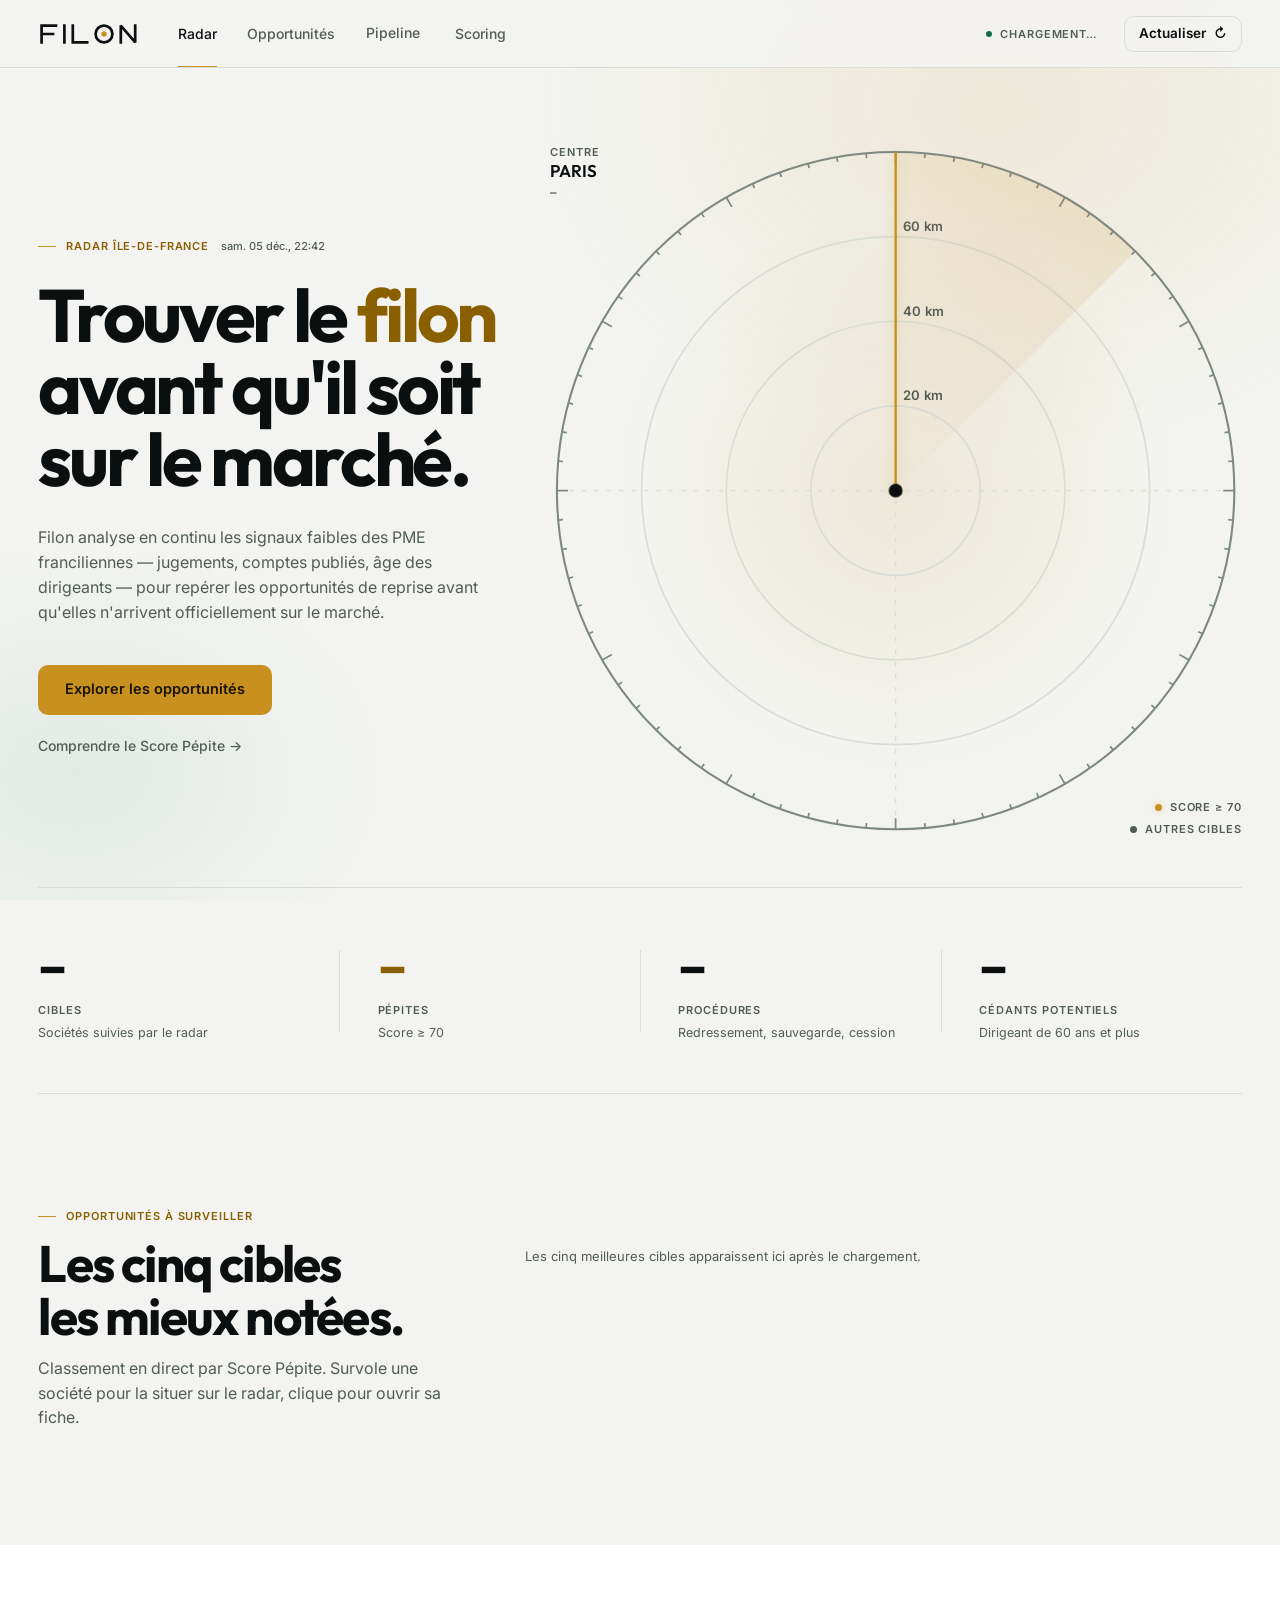
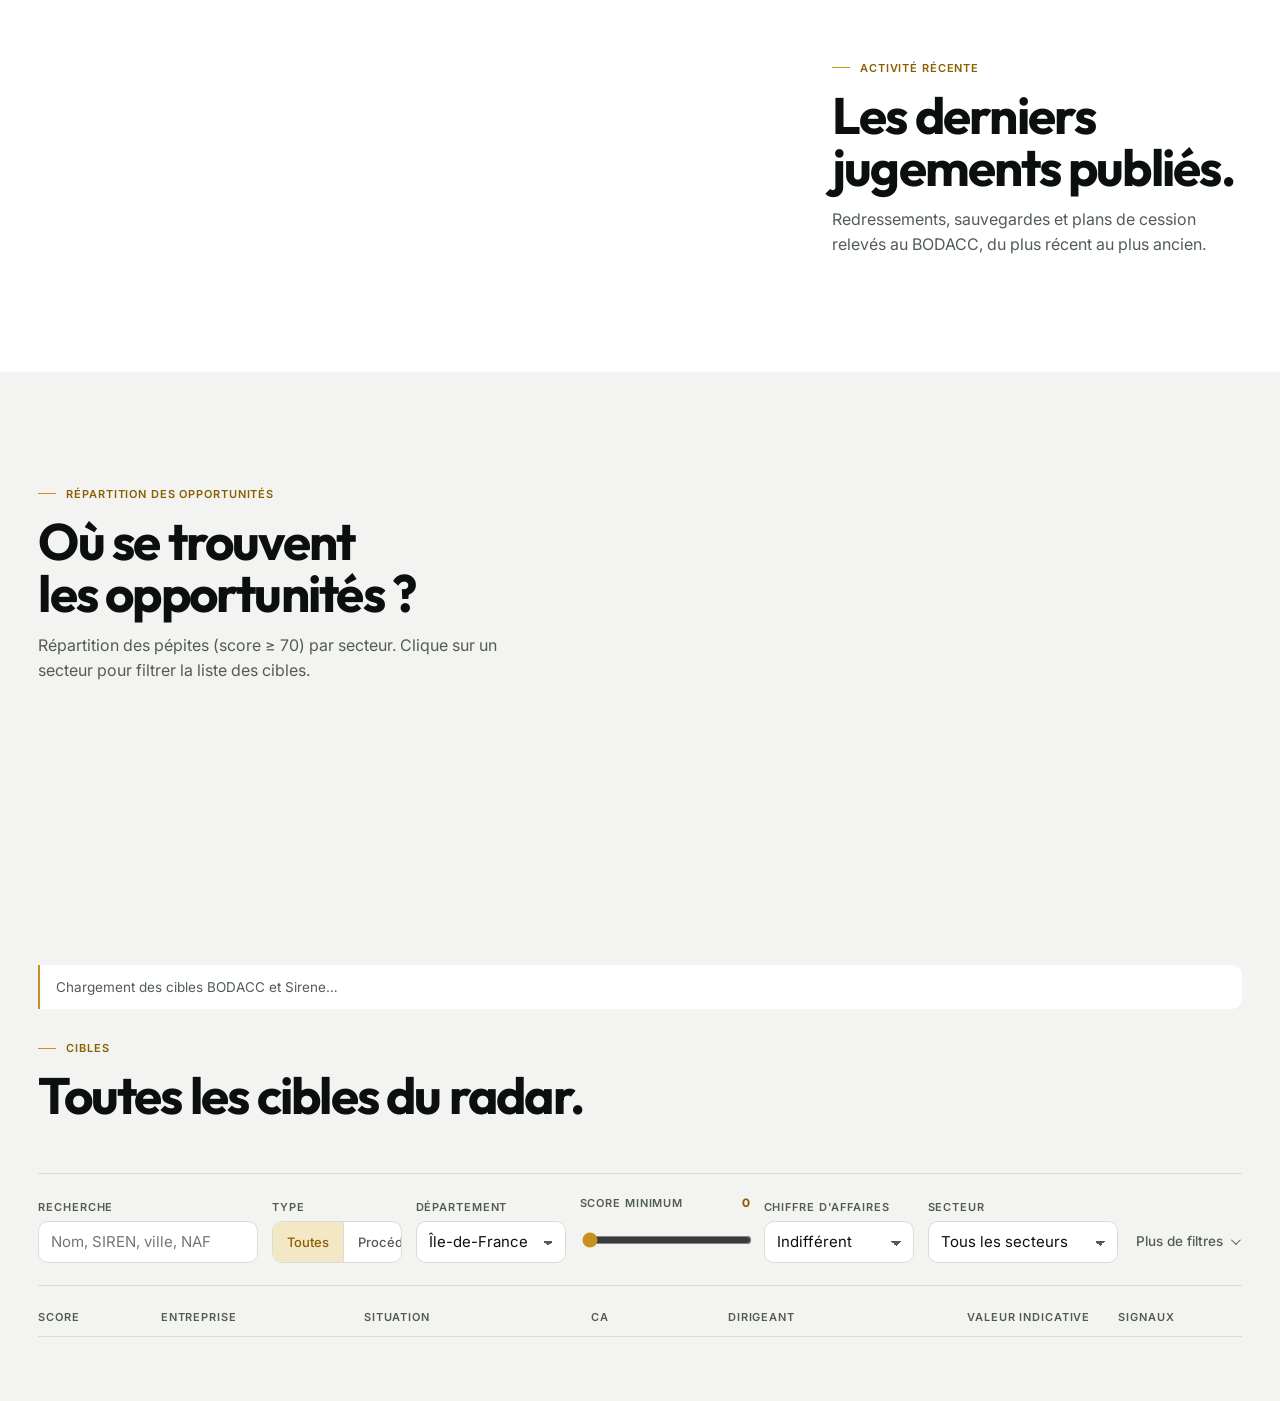
==== commit 68ca4643: "Cockpit : refonte « Deal Intelligence Radar » (héro 40/60, bandeau de chiffres, classement éditorial" ====
--- a/cockpit/index.html
+++ b/cockpit/index.html
@@ -18,14 +18,19 @@
   --focus:var(--gold);
   --glow-gold:0 0 0 1px #E8B84A, 0 0 24px #E8B84A55;
   --grid-dot:#ffffff0d; --scrim:#000000a6; --beam:.14;
-  --glass:#0D1112b8; --glass-edge:#ffffff12; --ambient:#E8B84A24; --ambient-2:#4FD1A512; --matrix:#EDEFEA; --bloom:#E8B84A99;
+  --glass:#0D1112d9; --glass-edge:#ffffff14; --ambient:#E8B84A24; --ambient-2:#4FD1A512; --matrix:#EDEFEA; --bloom:#E8B84A99;
   --font-display:"Outfit","Inter",system-ui,sans-serif;
   --font-sans:"Inter",system-ui,-apple-system,"Segoe UI",sans-serif;
   --font-mono:"Inter",system-ui,-apple-system,"Segoe UI",sans-serif;
-  --shadow:0 24px 48px -24px rgba(0,0,0,.7);
-  --space-1:4px; --space-2:8px; --space-3:12px; --space-4:16px; --space-6:24px; --space-8:32px; --space-12:48px;
-  --radius-xs:8px; --radius-sm:12px; --radius-lg:24px; --radius-pill:999px;
-  --ui:160ms cubic-bezier(.2,.8,.2,1);
+  --shadow-float:0 18px 44px -18px rgba(0,0,0,.7);
+  --shadow-drawer:-32px 0 96px -24px rgba(0,0,0,.75);
+  --space-1:4px; --space-2:8px; --space-3:12px; --space-4:16px; --space-6:24px; --space-8:32px; --space-12:48px; --space-16:64px;
+  --sect:clamp(80px,9vw,136px); --group:clamp(32px,4vw,56px);
+  --r-ctl:10px; --r-panel:24px; --r-pill:999px;
+  --gutter:clamp(16px,3vw,40px); --wrap:1320px;
+  --ease:cubic-bezier(.22,1,.36,1);
+  --ui:180ms cubic-bezier(.22,1,.36,1);
+  --t-hero:clamp(52px,5.8vw,84px); --t-major:clamp(36px,4vw,56px); --t-h2:clamp(24px,2.2vw,32px); --t-metric:clamp(42px,4vw,56px);
 }
 @media (prefers-color-scheme:light){:root:not([data-theme="dark"]){
   color-scheme:light;
@@ -34,8 +39,8 @@
   --gold:#8A5F00; --gold-fill:#C8901E; --on-gold:#1A1405; --gold-soft:#F4E7C6;
   --cession:#0E6F50; --cession-soft:#DCEFE7; --decote:#B03A1C; --decote-soft:#F6DDD4;
   --glow-gold:0 0 0 1px #C8901E, 0 0 16px #C8901E33;
-  --grid-dot:#0000000f; --scrim:#0b0f1066; --beam:.16; --shadow:0 24px 48px -28px rgba(20,25,20,.28);
-  --glass:#FFFFFFc7; --glass-edge:#FFFFFF; --ambient:#C8901E1f; --ambient-2:#0E6F5012; --matrix:#0B0F10; --bloom:#C8901E66;
+  --grid-dot:#0000000f; --scrim:#0b0f1066; --beam:.16; --shadow-float:0 18px 44px -22px rgba(20,25,20,.3); --shadow-drawer:-32px 0 96px -32px rgba(20,25,20,.35);
+  --glass:#FFFFFFe0; --glass-edge:#FFFFFF; --ambient:#C8901E1f; --ambient-2:#0E6F5012; --matrix:#0B0F10; --bloom:#C8901E66;
 }}
 :root[data-theme="light"]{
   color-scheme:light;
@@ -44,53 +49,89 @@
   --gold:#8A5F00; --gold-fill:#C8901E; --on-gold:#1A1405; --gold-soft:#F4E7C6;
   --cession:#0E6F50; --cession-soft:#DCEFE7; --decote:#B03A1C; --decote-soft:#F6DDD4;
   --glow-gold:0 0 0 1px #C8901E, 0 0 16px #C8901E33;
-  --grid-dot:#0000000f; --scrim:#0b0f1066; --beam:.16; --shadow:0 24px 48px -28px rgba(20,25,20,.28);
-  --glass:#FFFFFFc7; --glass-edge:#FFFFFF; --ambient:#C8901E1f; --ambient-2:#0E6F5012; --matrix:#0B0F10; --bloom:#C8901E66;
+  --grid-dot:#0000000f; --scrim:#0b0f1066; --beam:.16; --shadow-float:0 18px 44px -22px rgba(20,25,20,.3); --shadow-drawer:-32px 0 96px -32px rgba(20,25,20,.35);
+  --glass:#FFFFFFe0; --glass-edge:#FFFFFF; --ambient:#C8901E1f; --ambient-2:#0E6F5012; --matrix:#0B0F10; --bloom:#C8901E66;
 }
 
 *{box-sizing:border-box}
+html{overflow-x:clip;scroll-behavior:smooth;scroll-padding-top:88px}
 body{
-  background:var(--void); color:var(--ink); font:14px/1.5 var(--font-sans);
+  margin:0; background:var(--void); color:var(--ink); font:15px/1.55 var(--font-sans);
   -webkit-font-smoothing:antialiased;
-  padding-inline:var(--space-4); padding-block:0 var(--space-12);
+  padding-inline:var(--gutter); padding-block:0 var(--space-16);
   position:relative; isolation:isolate;
 }
-/* Lumière ambiante : un halo or derrière le radar, un reflet vert d'eau en contrepoint, un grain très fin. */
+/* Lumière ambiante : un halo or derrière le radar, un reflet vert d'eau en contrepoint. */
 body::before{content:"";position:fixed;inset:0;z-index:-1;pointer-events:none;
-  background:radial-gradient(60vmax 45vmax at 18% 18%, var(--ambient), transparent 60%),
-             radial-gradient(40vmax 30vmax at 92% 8%, var(--ambient-2), transparent 60%)}
-.wrap{max-width:1320px;margin:0 auto}
+  background:radial-gradient(60vmax 45vmax at 78% 12%, var(--ambient), transparent 60%),
+             radial-gradient(40vmax 30vmax at 6% 86%, var(--ambient-2), transparent 60%)}
+.wrap{max-width:var(--wrap);margin:0 auto}
 button,select,input,textarea{font:inherit;color:inherit}
 :focus-visible{outline:2px solid var(--focus);outline-offset:2px}
+[hidden]{display:none!important}
 .mono{font-family:var(--font-mono);font-variant-numeric:tabular-nums;font-weight:500}
-.label{font:600 11px/14px var(--font-sans);letter-spacing:.06em;text-transform:uppercase;color:var(--ink-muted)}
-.sub{color:var(--ink-muted);font-size:12px}
-
-/* ---------- En-tête ---------- */
-header.top{display:flex;flex-wrap:wrap;align-items:center;justify-content:space-between;gap:var(--space-4);padding-block:var(--space-6) var(--space-4);border-bottom:1px solid var(--line)}
-.brand{display:flex;align-items:center;gap:var(--space-4)}
+.label{font:600 11px/14px var(--font-sans);letter-spacing:.08em;text-transform:uppercase;color:var(--ink-muted)}
+.sub{color:var(--ink-muted);font-size:13px}
+.kicker{display:inline-flex;align-items:center;gap:10px;color:var(--gold)}
+.kicker::before{content:"";width:18px;height:1px;background:var(--gold-fill)}
+
+/* Sections pleine largeur (bandeaux de surface) */
+.bleed{margin-inline:calc(50% - 50vw);padding-inline:calc(50vw - 50%)}
+.sect{padding-block:var(--sect)}
+.sect-head{display:grid;gap:14px;max-width:640px}
+.sect-head h2{margin:0;font:700 var(--t-major)/1.02 var(--font-display);letter-spacing:-.035em;text-wrap:balance}
+.sect-head p{margin:0;color:var(--ink-muted);font-size:16px;line-height:1.55;max-width:48ch}
+.split{display:grid;grid-template-columns:minmax(0,4fr) minmax(0,7fr);gap:clamp(32px,6vw,96px);align-items:start}
+.split > .sect-head{position:sticky;top:104px}
+
+/* Apparition discrète au défilement */
+.rv{opacity:0;transform:translateY(10px);transition:opacity .5s var(--ease),transform .5s var(--ease)}
+.rv.in{opacity:1;transform:none}
+
+/* ---------- Barre supérieure : marque, navigation, état ---------- */
+.topbar{position:sticky;top:0;z-index:20;margin-inline:calc(-1*var(--gutter));padding-inline:var(--gutter);
+  background:color-mix(in srgb,var(--void) 84%,transparent);backdrop-filter:blur(14px);-webkit-backdrop-filter:blur(14px);border-bottom:1px solid var(--line)}
+.topbar .in{max-width:var(--wrap);margin:0 auto;display:flex;align-items:center;gap:clamp(20px,3vw,48px);min-height:66px}
 .brand a{display:flex;color:inherit;text-decoration:none}
-.brand svg{display:block;height:26px;width:auto}
+.brand svg{display:block;height:24px;width:auto}
 .brand .wm{stroke:var(--ink)} .brand .gem{fill:var(--gold-fill)}
-.brand p{margin:0;padding-left:var(--space-4);border-left:1px solid var(--line);color:var(--ink-muted);font-size:12px;line-height:16px;max-width:380px}
-.live{display:flex;align-items:center;gap:var(--space-2)}
+nav.tabs{display:flex;align-items:center;gap:clamp(16px,2.4vw,36px);flex:1;min-width:0;overflow-x:auto;scrollbar-width:none}
+nav.tabs::-webkit-scrollbar{display:none}
+nav.tabs .tab{position:relative;flex:none;background:none;border:0;padding:23px 0;cursor:pointer;color:var(--ink-muted);font:500 14px/20px var(--font-sans);text-decoration:none;transition:color var(--ui);white-space:nowrap}
+nav.tabs .tab::after{content:"";position:absolute;left:0;right:0;bottom:-1px;height:2px;background:var(--gold-fill);transform:scaleX(0);transform-origin:left;transition:transform .35s var(--ease)}
+nav.tabs .tab:hover{color:var(--ink)}
+nav.tabs .tab[aria-selected="true"],nav.tabs .tab[aria-current="true"]{color:var(--ink)}
+nav.tabs .tab[aria-selected="true"]::after,nav.tabs .tab[aria-current="true"]::after{transform:scaleX(1)}
+nav.tabs[data-at="radar"] .tab[aria-selected="true"]{color:var(--ink-muted)}
+nav.tabs[data-at="radar"] .tab[aria-selected="true"]::after{transform:scaleX(0)}
+nav.tabs .tab .mono{color:var(--gold);margin-left:4px;font-size:12px}
+.topbar .side{display:flex;align-items:center;gap:clamp(12px,2vw,28px);margin-left:auto;flex:none}
+.live{display:flex;align-items:center;gap:var(--space-2);white-space:nowrap}
 .live i{width:6px;height:6px;border-radius:50%;background:var(--cession);box-shadow:0 0 0 0 var(--cession);animation:pulse 2.4s ease-out infinite}
 .live.off i{background:var(--ink-muted);box-shadow:none;animation:none}
 @keyframes pulse{0%{box-shadow:0 0 0 0 color-mix(in srgb,var(--cession) 60%,transparent)}70%,100%{box-shadow:0 0 0 8px transparent}}
-
-/* ---------- Bento : scène radar ---------- */
-.bento{display:grid;grid-template-columns:repeat(12,minmax(0,1fr));gap:var(--space-3);padding-block:var(--space-6) var(--space-8)}
-.tile{position:relative;overflow:hidden;background:var(--surface-1);border:1px solid var(--line);border-radius:var(--radius-lg);padding:var(--space-6);box-shadow:var(--shadow)}
-.tile > *{position:relative}
-.tile-head{display:flex;justify-content:space-between;align-items:baseline;gap:var(--space-3);margin-bottom:var(--space-4)}
-.t-radar{grid-column:span 7;grid-row:span 2;padding:var(--space-4)}
-.t-pitch{grid-column:span 5;display:grid;gap:var(--space-6);align-content:space-between}
-.t-top{grid-column:span 5}
-.t-dept,.t-flux,.t-pipe{grid-column:span 4}
-@media (max-width:1080px){.t-radar,.t-pitch,.t-top{grid-column:span 12}.t-dept,.t-flux,.t-pipe{grid-column:span 6}.t-pipe{grid-column:span 12}}
-@media (max-width:640px){.t-dept,.t-flux,.t-pipe{grid-column:span 12}.tile{padding:var(--space-4)}}
-
-.radar-wrap{position:relative;aspect-ratio:1;width:100%;max-width:640px;margin-inline:auto}
+.btn{display:inline-flex;align-items:center;justify-content:center;gap:8px;border:1px solid var(--line-strong);background:transparent;height:42px;padding:0 20px;border-radius:var(--r-ctl);cursor:pointer;font:600 13.5px/1 var(--font-sans);text-decoration:none;color:inherit;transition:border-color var(--ui),color var(--ui),box-shadow var(--ui),transform var(--ui)}
+.btn:hover{border-color:var(--gold);color:var(--gold)}
+.btn.primary{background:var(--gold-fill);border-color:transparent;color:var(--on-gold);height:50px;padding:0 26px;font-size:14.5px}
+.btn.primary:hover{box-shadow:var(--glow-gold);color:var(--on-gold);transform:translateY(-1px)}
+.btn.ghost{height:36px;padding:0 14px;border-color:var(--line)}
+.btn:disabled{opacity:.45;cursor:default;box-shadow:none;transform:none}
+.link{background:none;border:0;padding:0;cursor:pointer;color:var(--ink-muted);font:500 14px/1 var(--font-sans);text-decoration:none;transition:color var(--ui)}
+.link:hover{color:var(--gold)}
+
+/* ---------- Héro : éditorial à gauche, radar à droite ---------- */
+.hero{display:grid;grid-template-columns:minmax(0,4fr) minmax(0,6fr);gap:clamp(24px,4vw,72px);align-items:center;padding-block:clamp(40px,6vw,88px) clamp(24px,4vw,56px)}
+.hero-copy{max-width:580px}
+.eyebrow{display:flex;align-items:center;gap:12px;flex-wrap:wrap}
+.eyebrow .clock{color:var(--ink-muted);letter-spacing:0;text-transform:none;font-weight:500}
+.hero h1{margin:26px 0 0;font:700 var(--t-hero)/.97 var(--font-display);letter-spacing:-.045em;text-wrap:balance}
+.hero h1 em{font-style:normal;color:var(--gold)}
+.hero .lead{margin:30px 0 0;font-size:clamp(16px,1.25vw,18px);line-height:1.55;color:var(--ink-muted);max-width:46ch}
+.hero .actions{display:flex;gap:var(--space-6);align-items:center;margin-top:40px;flex-wrap:wrap}
+
+.radar-stage{position:relative;margin-right:calc(-1*min(80px,max(0px,(100vw - var(--wrap))/2 - 6px)))}
+.radar-stage::before{content:"";position:absolute;inset:-6%;background:radial-gradient(closest-side,var(--ambient),transparent 72%);pointer-events:none;z-index:-1}
+.radar-wrap{position:relative;aspect-ratio:1;width:100%;max-width:820px;margin-left:auto}
 .radar{position:absolute;inset:0;width:100%;height:100%;overflow:visible}
 .matrix circle{fill:var(--matrix)}
 .ring{fill:none;stroke:var(--line);stroke-width:.25}
@@ -108,201 +149,345 @@
 .dot.hot{fill:var(--gold-fill);opacity:1;filter:drop-shadow(0 0 1.2px var(--bloom))}
 .dot.pend{opacity:0}
 .dot.lit{animation:ping .9s ease-out 1 both}
-.dot:hover,.dot.sel{opacity:1}
+.dot:hover,.dot.sel,.dot.peek{opacity:1}
 .dot.sel{stroke:var(--gold-fill);stroke-width:.7;paint-order:stroke}
+.dot.peek{stroke:var(--gold-fill);stroke-width:1.1;paint-order:stroke;filter:drop-shadow(0 0 2px var(--bloom))}
 .halo{fill:none;stroke:var(--gold-fill);stroke-width:.25;opacity:0}
 .halo.on{animation:halo 1.8s ease-out infinite}
 @keyframes ping{0%{opacity:0}}
 @keyframes halo{0%{r:1.6;opacity:.9}100%{r:5;opacity:0}}
 .leader{stroke:var(--gold-fill);stroke-width:.2;opacity:.8}
-.callout{position:absolute;transform:translate(-50%,-50%);display:flex;align-items:center;gap:8px;white-space:nowrap;cursor:pointer;
-  padding:6px 12px 6px 6px;border-radius:var(--radius-pill);background:var(--surface-1);border:1px solid var(--line);box-shadow:var(--shadow);font:600 12px/1 var(--font-sans);transition:border-color var(--ui),transform var(--ui);opacity:0}
-.callout.show{opacity:1;transition:opacity .5s .2s,border-color var(--ui)}
+/* Annotations des trois meilleures pépites : des notes de deal, pas des pastilles */
+.callout{position:absolute;transform:translate(-50%,-50%);display:grid;grid-template-columns:auto minmax(0,1fr);gap:1px 14px;align-items:center;text-align:left;cursor:pointer;color:var(--ink);
+  padding:10px 16px 10px 14px;border-radius:12px;background:var(--glass);backdrop-filter:blur(10px);-webkit-backdrop-filter:blur(10px);border:1px solid var(--glass-edge);box-shadow:var(--shadow-float);font:500 12px/1.3 var(--font-sans);opacity:0;transition:border-color var(--ui),transform var(--ui)}
+.callout::before{content:"";position:absolute;left:-1px;top:10px;bottom:10px;width:2px;border-radius:2px;background:var(--gold-fill)}
+.callout.show{opacity:1;transition:opacity .5s .2s var(--ease),border-color var(--ui)}
 .callout:hover{border-color:var(--gold-fill)}
-.callout b{font:700 12px/1 var(--font-display);background:var(--gold-fill);color:var(--on-gold);border-radius:var(--radius-pill);padding:6px 8px}
-.callout span{max-width:170px;overflow:hidden;text-overflow:ellipsis;font-weight:500}
-.radar-read{position:absolute;left:var(--space-2);top:var(--space-2);display:grid;gap:2px}
-.radar-read b{font:600 15px/1 var(--font-display);letter-spacing:-.01em}
-.radar-legend{position:absolute;right:var(--space-2);bottom:var(--space-2);display:grid;gap:6px;justify-items:end}
-.radar-legend span{display:flex;align-items:center;gap:6px}
+.callout b{grid-row:1/span 3;font:700 28px/1 var(--font-display);letter-spacing:-.04em;color:var(--gold);font-variant-numeric:tabular-nums}
+.callout .c-nm{font:600 13px/1.2 var(--font-display);letter-spacing:-.01em;max-width:190px;overflow:hidden;text-overflow:ellipsis;white-space:nowrap}
+.callout .c-meta{color:var(--ink-muted);font-size:11.5px;white-space:nowrap}
+.callout .c-val{font-variant-numeric:tabular-nums;font-size:11.5px;white-space:nowrap}
+.radar-read{position:absolute;left:0;top:0;display:grid;gap:3px}
+.radar-read b{font:600 17px/1 var(--font-display);letter-spacing:-.01em}
+.radar-legend{position:absolute;right:0;bottom:0;display:grid;gap:8px;justify-items:end}
+.radar-legend span{display:flex;align-items:center;gap:8px}
 .radar-legend i{width:7px;height:7px;border-radius:50%;background:var(--ink-muted)}
 .radar-legend i.g{background:var(--gold-fill);box-shadow:0 0 6px var(--bloom)}
 
-.t-pitch h1{margin:0;font:700 clamp(28px,2.8vw,42px)/1.1 var(--font-display);letter-spacing:-.02em;text-wrap:balance}
-.t-pitch h1 em{font-style:normal;color:var(--gold)}
-.kpis{display:grid;grid-template-columns:repeat(2,minmax(0,1fr));gap:1px;background:var(--line);border:1px solid var(--line);border-radius:16px;overflow:hidden}
-.kpi{background:var(--surface-1);padding:var(--space-4);display:grid;gap:6px}
-.kpi b{font:700 34px/1 var(--font-display);font-variant-numeric:tabular-nums;letter-spacing:-.03em}
-.kpi.gold b{color:var(--gold)}
-.t5{display:grid;grid-template-columns:44px 1fr auto;gap:var(--space-3);align-items:center;padding:10px 0;border-bottom:1px solid var(--line);cursor:pointer;background:none;border-left:0;border-right:0;border-top:0;text-align:left;width:100%;color:inherit;text-decoration:none}
-.t5:last-child{border-bottom:0}
-.t5:hover .nm{color:var(--gold)}
-.t5 .nm{font:600 14px/1.3 var(--font-display);transition:color var(--ui)}
-
-.bars{display:grid;gap:10px}
-.bar{display:grid;grid-template-columns:28px 1fr 40px;gap:10px;align-items:center;font-size:12px}
-.bar .tr{height:6px;background:var(--line);border-radius:999px;overflow:hidden}
-.bar .tr i{display:block;height:100%;background:var(--ink-muted);border-radius:999px;transform-origin:left;animation:grow 1s cubic-bezier(.2,.8,.2,1) both}
-.bar.top .tr i{background:var(--gold-fill);box-shadow:0 0 10px var(--bloom)}
+/* ---------- Chiffres clés : une ligne, pas quatre boîtes ---------- */
+.metrics{display:grid;grid-template-columns:repeat(4,minmax(0,1fr));padding-block:clamp(32px,4vw,52px);border-top:1px solid var(--line);border-bottom:1px solid var(--line)}
+.metric{position:relative;display:grid;gap:12px;align-content:start;padding-inline:clamp(16px,3vw,48px)}
+.metric:first-child{padding-left:0}
+.metric + .metric::before{content:"";position:absolute;left:0;top:10%;bottom:10%;width:1px;background:var(--line)}
+.metric b{font:700 var(--t-metric)/1 var(--font-display);letter-spacing:-.045em;font-variant-numeric:tabular-nums}
+.metric.gold b{color:var(--gold)}
+.metric .sub{margin-top:-6px;font-size:12.5px}
+
+/* ---------- Opportunités à surveiller : classement éditorial ---------- */
+.rank{display:grid}
+.t5{display:grid;grid-template-columns:44px minmax(0,1fr) auto 78px;gap:clamp(16px,2vw,32px);align-items:center;padding:22px 0;width:100%;background:none;border:0;border-top:1px solid var(--line);text-align:left;color:inherit;cursor:pointer;text-decoration:none;transition:background var(--ui)}
+.t5:last-child{border-bottom:1px solid var(--line)}
+.t5 .rk{font:600 13px/1 var(--font-display);color:var(--ink-muted);letter-spacing:.06em;transition:color var(--ui),transform .35s var(--ease)}
+.t5 .nm{display:block;font:600 clamp(18px,1.6vw,22px)/1.2 var(--font-display);letter-spacing:-.015em;transition:color var(--ui)}
+.t5 .sub{display:block;margin-top:5px}
+.t5 .st{display:flex;gap:6px;flex-wrap:wrap;justify-content:flex-end}
+.t5 .sc{font:700 clamp(32px,3vw,40px)/1 var(--font-display);letter-spacing:-.045em;text-align:right;font-variant-numeric:tabular-nums;color:var(--ink-muted)}
+.t5 .sc.hot{color:var(--gold)}
+.t5:hover{background:linear-gradient(90deg,color-mix(in srgb,var(--gold) 7%,transparent),transparent 70%)}
+.t5:hover .nm,.t5:hover .rk{color:var(--gold)}
+.t5:hover .rk{transform:translateX(4px)}
+.rank .sub:only-child{padding:24px 0}
+
+/* ---------- Activité récente : fil d'intelligence ---------- */
+.band{background:var(--surface-1)}
+.band .split{grid-template-columns:minmax(0,7fr) minmax(0,4fr)}
+.band .split > .sect-head{order:2}
+.feed{display:grid}
+.fx{position:relative;display:grid;grid-template-columns:76px 18px minmax(0,1fr) auto;gap:0 20px;align-items:center;padding:18px 0;background:none;border:0;text-align:left;color:inherit;cursor:pointer;width:100%}
+.fx::before{content:"";position:absolute;left:104.5px;top:0;bottom:0;width:1px;background:var(--line)}
+.fx:first-child::before{top:50%} .fx:last-child::before{bottom:50%}
+.fx time{font-size:13px;color:var(--ink-muted);font-variant-numeric:tabular-nums}
+.fx .tl{position:relative;z-index:1;width:9px;height:9px;border-radius:50%;justify-self:center;background:var(--decote);box-shadow:0 0 0 4px var(--surface-1)}
+.fx .tl.sauvegarde,.fx .tl.plan_cession{background:var(--gold-fill)}
+.fx .nm{display:block;font:600 16px/1.25 var(--font-display);letter-spacing:-.01em;overflow:hidden;text-overflow:ellipsis;white-space:nowrap;transition:color var(--ui)}
+.fx .sub{display:block;margin-top:3px}
+.fx .sg{display:flex;align-items:center;gap:14px}
+.fx .sc{font:700 20px/1 var(--font-display);letter-spacing:-.03em;color:var(--ink-muted);font-variant-numeric:tabular-nums;min-width:28px;text-align:right}
+.fx .sc.hot{color:var(--gold)}
+.fx:hover .nm{color:var(--gold)}
+.feed > .sub{padding:12px 0}
+
+/* ---------- Répartition par secteur : grandes barres ---------- */
+.bars{display:grid;gap:22px;margin-top:var(--group)}
+.bar{display:grid;grid-template-columns:minmax(120px,220px) minmax(0,1fr) 72px;gap:clamp(16px,2.5vw,40px);align-items:center;background:none;border:0;padding:0;text-align:left;cursor:pointer;color:inherit;font:500 15px/1.3 var(--font-sans)}
+.bar > span:first-child{transition:color var(--ui)}
+.bar .tr{height:14px;background:var(--surface-2);border-radius:3px;overflow:hidden}
+.bar .tr i{display:block;height:100%;background:var(--line-strong);opacity:.75;border-radius:3px;transform-origin:left;animation:grow 1s var(--ease) both;transition:background var(--ui),opacity var(--ui)}
+.bar.top .tr i{background:var(--gold-fill);opacity:1;box-shadow:0 0 18px var(--bloom)}
+.bar .mono{font:700 24px/1 var(--font-display);letter-spacing:-.035em;text-align:right;color:var(--ink-muted)}
+.bar.top .mono{color:var(--gold)}
+.bar:hover > span:first-child{color:var(--gold)} .bar:hover .tr i{opacity:1}
 @keyframes grow{from{transform:scaleX(0)}}
-.flux{display:grid}
-.fx{display:grid;grid-template-columns:auto 1fr;gap:2px 12px;padding:9px 0;border-bottom:1px solid var(--line);cursor:pointer}
-button.fx,button.t5{font:inherit;color:inherit;background:none}
-.fx:last-child{border-bottom:0}
-.fx .mono{font-size:12px;color:var(--ink-muted);grid-row:span 2;padding-top:1px}
-.fx .nm{font-size:13px;overflow:hidden;text-overflow:ellipsis;white-space:nowrap}
-.fx:hover .nm{color:var(--gold)}
-.funnel{display:grid;gap:8px}
-.fn{display:grid;grid-template-columns:90px 1fr 28px;gap:10px;align-items:center;font-size:12px}
-.fn .tr{height:18px;background:var(--surface-2);border-radius:var(--radius-pill);overflow:hidden}
-.fn .tr i{display:block;height:100%;background:linear-gradient(90deg,var(--gold-soft),var(--gold-fill));border-radius:var(--radius-pill)}
-.fn .tr i.z{background:none}
 
 /* ---------- Cadran de score ---------- */
 .dial{position:relative;display:inline-grid;place-items:center;flex:none}
 .dial svg{position:absolute;inset:0}
 .dial .trk{fill:none;stroke:var(--line);stroke-width:4}
-.dial .arc{fill:none;stroke:var(--ink-muted);stroke-width:4;transition:stroke-dashoffset .9s cubic-bezier(.2,.8,.2,1)}
+.dial .arc{fill:none;stroke:var(--ink-muted);stroke-width:4;transition:stroke-dashoffset .9s var(--ease)}
 .dial.hot .arc{stroke:var(--gold-fill)}
 .dial .tk{stroke:var(--line-strong);stroke-width:.8}
 .dial span{font-family:var(--font-display);font-weight:700;font-variant-numeric:tabular-nums;letter-spacing:-.03em;line-height:1}
 .dial.hot span{color:var(--gold)}
 
-/* ---------- Navigation ---------- */
-nav.tabs{display:flex;gap:var(--space-1);align-items:center;flex-wrap:wrap;padding-block:var(--space-4);border-top:1px solid var(--line);position:sticky;top:env(safe-area-inset-top,0px);background:var(--void);z-index:5}
-nav.tabs [role=tab]{background:none;border:0;padding:9px 16px;cursor:pointer;color:var(--ink-muted);font:600 13px/16px var(--font-sans);border-radius:var(--radius-pill);transition:color var(--ui),background var(--ui)}
-nav.tabs [role=tab]:hover{color:var(--ink)}
-nav.tabs [role=tab][aria-selected="true"]{color:var(--gold);background:var(--gold-soft)}
-nav.tabs .sp{flex:1}
-.btn{border:1px solid var(--line-strong);background:transparent;padding:10px 18px;border-radius:var(--radius-pill);cursor:pointer;font:600 13px/1 var(--font-sans);transition:border-color var(--ui),color var(--ui),box-shadow var(--ui)}
-.btn:hover{border-color:var(--gold);color:var(--gold)}
-.btn.primary{background:var(--gold-fill);border-color:transparent;color:var(--on-gold)}
-.btn.primary:hover{box-shadow:var(--glow-gold);color:var(--on-gold)}
-.btn:disabled{opacity:.45;cursor:default;box-shadow:none}
-
-.status{padding:var(--space-3) var(--space-4);border:1px solid var(--line);border-left:3px solid var(--gold-fill);border-radius:var(--radius-sm);background:var(--surface-1);margin-block:var(--space-4);font-size:13px}
-.status.err{border-left-color:var(--decote)}
-
-/* ---------- Cibles ---------- */
-.layout{display:grid;grid-template-columns:220px minmax(0,1fr);gap:var(--space-6);align-items:start}
-@media (max-width:860px){.layout{grid-template-columns:1fr}}
-aside.filters{display:grid;gap:var(--space-4);position:sticky;top:calc(env(safe-area-inset-top,0px) + 72px)}
-@media (max-width:860px){aside.filters{position:static;grid-template-columns:repeat(auto-fill,minmax(150px,1fr))}}
-.f label{display:block;margin-bottom:6px}
-.f input,.f select{width:100%;padding:8px 10px;border:1px solid var(--line-strong);border-radius:var(--radius-sm);background:var(--surface-1)}
-.f output{float:right;font:700 12px/14px var(--font-display);color:var(--gold);letter-spacing:0;text-transform:none}
-.f input[type=range]{padding:0;border:0;background:none;accent-color:var(--gold-fill)}
-.seg{display:flex;border:1px solid var(--line-strong);border-radius:var(--radius-pill);overflow:hidden}
-.seg button{flex:1;border:0;background:transparent;padding:7px 4px;cursor:pointer;font-size:12px;font-weight:500;color:var(--ink-muted)}
+/* ---------- Panneaux : cibles, pipeline, scoring ---------- */
+.panels{padding-top:var(--sect)}
+.status{padding:12px 16px;border-left:2px solid var(--gold-fill);border-radius:0 var(--r-ctl) var(--r-ctl) 0;background:var(--surface-1);margin-bottom:var(--space-8);font-size:13.5px;color:var(--ink-muted)}
+.status.err{border-left-color:var(--decote);color:var(--ink)}
+.panel-head{display:flex;justify-content:space-between;align-items:flex-end;gap:var(--space-8);flex-wrap:wrap}
+.panel-head .sect-head{max-width:720px}
+.panel-head .count{font:500 15px/1.4 var(--font-sans);color:var(--ink-muted);font-variant-numeric:tabular-nums;padding-bottom:6px;max-width:320px;text-align:right}
+
+/* Barre de filtres horizontale */
+.toolbar{display:grid;grid-template-columns:minmax(220px,1.7fr) auto minmax(150px,1fr) minmax(170px,1.1fr) minmax(150px,1fr) minmax(190px,1.2fr) auto;gap:14px;align-items:end;padding:22px 0;margin-top:var(--group);border-top:1px solid var(--line);border-bottom:1px solid var(--line)}
+.f{display:grid;gap:7px;min-width:0}
+.f > .label{display:flex;justify-content:space-between;gap:8px}
+.f input,.f select{width:100%;height:42px;padding:0 12px;border:1px solid var(--line);border-radius:var(--r-ctl);background:var(--surface-1);transition:border-color var(--ui)}
+.f select{appearance:none;-webkit-appearance:none;padding-right:32px;background-image:linear-gradient(45deg,transparent 50%,var(--ink-muted) 50%),linear-gradient(-45deg,transparent 50%,var(--ink-muted) 50%);background-position:calc(100% - 17px) 19px,calc(100% - 12px) 19px;background-size:5px 5px;background-repeat:no-repeat}
+.f input:hover,.f select:hover{border-color:var(--line-strong)}
+.f input:focus,.f select:focus{border-color:var(--gold);outline:0}
+.f output{font:700 12px/14px var(--font-display);color:var(--gold);letter-spacing:0;text-transform:none}
+.f input[type=range]{padding:0;border:0;background:none;accent-color:var(--gold-fill);height:42px}
+.seg{display:flex;height:42px;border:1px solid var(--line);border-radius:var(--r-ctl);overflow:hidden;background:var(--surface-1)}
+.seg button{border:0;background:transparent;padding:0 14px;cursor:pointer;font-size:13px;font-weight:500;color:var(--ink-muted);transition:color var(--ui),background var(--ui);white-space:nowrap}
+.seg button + button{border-left:1px solid var(--line)}
+.seg button:hover{color:var(--ink)}
 .seg button[aria-pressed="true"]{background:var(--gold-soft);color:var(--gold)}
-
-.tablewrap{overflow-x:auto;background:var(--surface-1);border:1px solid var(--line);border-radius:16px;box-shadow:var(--shadow)}
-table{width:100%;border-collapse:collapse;min-width:860px}
-th{padding:12px;border-bottom:1px solid var(--line);text-align:left;white-space:nowrap;cursor:pointer;user-select:none}
+details.more-f{position:relative;align-self:end}
+details.more-f summary{list-style:none;cursor:pointer;height:42px;display:inline-flex;align-items:center;gap:8px;padding:0 4px;color:var(--ink-muted);font:500 13.5px/1 var(--font-sans);white-space:nowrap;transition:color var(--ui)}
+details.more-f summary::-webkit-details-marker{display:none}
+details.more-f summary::after{content:"";width:6px;height:6px;border-right:1.5px solid currentColor;border-bottom:1.5px solid currentColor;transform:rotate(45deg) translateY(-2px);transition:transform var(--ui)}
+details.more-f[open] summary::after{transform:rotate(-135deg) translateY(-2px)}
+details.more-f summary:hover,details.more-f[open] summary{color:var(--ink)}
+details.more-f .pop{position:absolute;right:0;top:calc(100% + 10px);z-index:8;min-width:260px;padding:18px;background:var(--surface-1);border:1px solid var(--line);border-radius:14px;box-shadow:var(--shadow-float);animation:rise .3s var(--ease)}
+@keyframes rise{from{opacity:0;transform:translateY(8px)}}
+
+/* Tableau : hiérarchie par la typographie, pas par un cadre */
+.tablewrap{overflow-x:auto;margin-top:6px}
+table{width:100%;border-collapse:collapse;min-width:920px}
+th{padding:18px 14px 12px;border-bottom:1px solid var(--line);text-align:left;white-space:nowrap;cursor:pointer;user-select:none;transition:color var(--ui)}
 th.num,td.num{text-align:right}
 th[data-sort]:hover{color:var(--ink)}
-td{padding:12px;border-bottom:1px solid var(--line);vertical-align:middle}
+td{padding:16px 14px;border-bottom:1px solid var(--line);vertical-align:middle;font-size:13.5px}
+th:first-child,td:first-child{padding-left:0} th:last-child,td:last-child{padding-right:0}
 tr.row{cursor:pointer;transition:background var(--ui)}
-tr.row:hover td{background:var(--surface-2)}
-tr.row:last-child td{border-bottom:0}
-.nm{font:600 14px/1.3 var(--font-display)}
-td .fig{font:500 13px/18px var(--font-sans);font-variant-numeric:tabular-nums;white-space:nowrap}
-.chips{display:flex;flex-wrap:wrap;gap:var(--space-1)}
-.chip{display:inline-flex;align-items:center;gap:6px;white-space:nowrap;font:600 12px/1 var(--font-sans);padding:6px 10px;border-radius:var(--radius-pill)}
-.chip::before{content:"";width:5px;height:5px;border-radius:50%;background:currentColor}
-.chip.cession{color:var(--cession);background:var(--cession-soft)}
-.chip.decote{color:var(--decote);background:var(--decote-soft)}
-.chip.valeur{color:var(--gold);background:var(--gold-soft)}
-.tag{display:inline-block;font:600 11px/1 var(--font-sans);padding:6px 10px;border-radius:var(--radius-pill);background:color-mix(in srgb, currentColor 14%, transparent);white-space:nowrap}
+tr.row:hover td{background:var(--surface-1)}
+tr.row:hover .nm{color:var(--gold)}
+.nm{font:600 15px/1.3 var(--font-display);letter-spacing:-.01em;transition:color var(--ui)}
+td .sub{margin-top:3px;font-size:12.5px}
+td .fig{font:500 13.5px/18px var(--font-sans);font-variant-numeric:tabular-nums;white-space:nowrap}
+.chips{display:flex;flex-wrap:wrap;gap:4px 14px}
+.chip{display:inline-flex;align-items:center;gap:7px;white-space:nowrap;font:500 12.5px/1.2 var(--font-sans);color:var(--ink-muted)}
+.chip::before{content:"";width:5px;height:5px;border-radius:50%;background:currentColor;flex:none}
+.chip.cession{color:var(--cession)}
+.chip.decote{color:var(--decote)}
+.chip.valeur{color:var(--gold)}
+.tag{display:inline-block;font:600 11px/1 var(--font-sans);padding:6px 10px;border-radius:var(--r-pill);background:color-mix(in srgb, currentColor 14%, transparent);white-space:nowrap}
 .tag.liquidation,.tag.redressement,.tag.decote{color:var(--decote)}
 .tag.pub-cession{color:var(--cession)}
 .tag.sauvegarde,.tag.plan_cession,.tag.vente{color:var(--gold)}
 .tag.cedant{color:var(--cession)}
-.tag.veille{color:var(--ink-muted)}
+.tag.veille{color:var(--ink-muted);background:none;padding-inline:0}
 .tag.stage{color:var(--ink);background:var(--surface-2)}
-.more{padding:var(--space-3);text-align:center}
-
-/* ---------- Fiche ---------- */
-dialog.fiche{border:0;border-left:1px solid var(--line);border-radius:var(--radius-lg) 0 0 var(--radius-lg);padding:0;margin:0 0 0 auto;height:100%;max-height:100%;width:min(660px,100%);background:var(--surface-1);color:var(--ink)}
-dialog.fiche[open]{animation:slide .28s cubic-bezier(.2,.8,.2,1)}
-@keyframes slide{from{transform:translateX(24px);opacity:0}to{transform:none;opacity:1}}
-dialog.fiche::backdrop{background:var(--scrim);backdrop-filter:blur(2px)}
-.fh{position:sticky;top:0;background:var(--surface-1);padding:var(--space-6) var(--space-6) var(--space-4);border-bottom:1px solid var(--line);display:flex;gap:var(--space-4);align-items:flex-start;justify-content:space-between;z-index:1}
-.fh h2{margin:4px 0;font:700 24px/1.2 var(--font-display);letter-spacing:-.02em;text-wrap:balance}
-.fb{padding:var(--space-6) var(--space-6) var(--space-12);display:grid;gap:var(--space-8)}
-.sec h3{margin:0 0 var(--space-3);font:600 16px/1.3 var(--font-display)}
-.scorehead{display:flex;gap:var(--space-6);align-items:center}
-.axes{display:grid;gap:10px;flex:1}
-.axis{display:grid;grid-template-columns:1fr 34px;gap:4px 10px;align-items:center;font-size:13px}
-.track{grid-column:1/-1;height:4px;background:var(--line);border-radius:var(--radius-pill);overflow:hidden}
+.more{padding:var(--space-4);text-align:center}
+
+/* ---------- Fiche : tiroir latéral ---------- */
+dialog.fiche{border:0;border-left:1px solid var(--line);border-radius:0;padding:0;margin:0 0 0 auto;height:100%;max-height:100%;width:min(740px,100%);background:var(--surface-1);color:var(--ink);box-shadow:var(--shadow-drawer)}
+dialog.fiche[open]{display:flex;flex-direction:column;animation:slide .42s var(--ease)}
+@keyframes slide{from{transform:translateX(32px);opacity:0}to{transform:none;opacity:1}}
+dialog.fiche::backdrop{background:var(--scrim);backdrop-filter:blur(3px)}
+.fh{position:sticky;top:0;z-index:1;background:var(--surface-1);padding:clamp(24px,4vw,40px) clamp(20px,5vw,48px) 22px;border-bottom:1px solid var(--line);display:flex;gap:var(--space-4);align-items:flex-start;justify-content:space-between}
+.fh h2{margin:10px 0 6px;font:700 clamp(26px,3.2vw,36px)/1.05 var(--font-display);letter-spacing:-.03em;text-wrap:balance}
+.fh .sub{font-size:14px}
+.fb{padding:8px clamp(20px,5vw,48px) 72px;display:grid}
+.fb .sec{padding-block:30px;border-top:1px solid var(--line)}
+.fb .sec:first-child{border-top:0;padding-top:26px}
+.fb .sec h3.label{margin:0 0 18px}
+.scorehead{display:grid;grid-template-columns:auto minmax(0,1fr);gap:clamp(24px,4vw,44px);align-items:center}
+.axes{display:grid;gap:14px}
+.axis{display:grid;grid-template-columns:1fr 34px;gap:6px 10px;align-items:center;font-size:14px}
+.track{grid-column:1/-1;height:3px;background:var(--line);border-radius:2px;overflow:hidden}
 .track i{display:block;height:100%;background:var(--gold-fill)}
-.kv{display:grid;grid-template-columns:repeat(auto-fill,minmax(150px,1fr));gap:var(--space-4) var(--space-6)}
-.kv div{display:grid;gap:2px}
+.fb .chips{gap:8px}
+.fb .chip{padding:7px 12px;border-radius:var(--r-pill);background:color-mix(in srgb,currentColor 12%,transparent);color:var(--ink)}
+.fb .chip.cession{color:var(--cession)} .fb .chip.decote{color:var(--decote)} .fb .chip.valeur{color:var(--gold)}
+.kv{display:grid;grid-template-columns:repeat(auto-fill,minmax(150px,1fr));gap:22px 32px;font-size:14.5px}
+.kv div{display:grid;gap:4px}
 .mini{width:100%;border-collapse:collapse;min-width:0}
-.mini td,.mini th{padding:8px 0;font-size:13px;cursor:default}
+.mini td,.mini th{padding:10px 0;font-size:13.5px;cursor:default;border-bottom:1px solid var(--line)}
 .mini td + td,.mini th + th{padding-left:var(--space-3)}
-.val{display:grid;grid-template-columns:repeat(auto-fill,minmax(180px,1fr));gap:1px;background:var(--line);border:1px solid var(--line);border-radius:var(--radius-sm);overflow:hidden}
-.val div{background:var(--surface-1);padding:var(--space-3) var(--space-4);display:grid;gap:4px}
-.val div b{font:700 16px/1.2 var(--font-display);font-variant-numeric:tabular-nums}
-.val div.main b{color:var(--gold)}
-.ev{border-left:1px solid var(--line-strong);padding:0 0 var(--space-3) var(--space-4);position:relative}
-.ev::before{content:"";position:absolute;left:-3.5px;top:6px;width:6px;height:6px;border-radius:50%;background:var(--decote)}
+.val{display:grid;grid-template-columns:repeat(auto-fit,minmax(150px,1fr));gap:24px 32px}
+.val div{display:grid;gap:6px}
+.val div b{font:700 20px/1.15 var(--font-display);font-variant-numeric:tabular-nums;letter-spacing:-.02em}
+.val div.main{grid-column:1/-1}
+.val div.main b{font-size:clamp(30px,4vw,42px);color:var(--gold);letter-spacing:-.035em}
+.ev{border-left:1px solid var(--line-strong);padding:0 0 var(--space-4) var(--space-4);position:relative;font-size:14px}
+.ev::before{content:"";position:absolute;left:-3.5px;top:7px;width:6px;height:6px;border-radius:50%;background:var(--decote)}
 .ev a{color:var(--gold)}
-.deal{display:grid;gap:var(--space-2)}
+.deal{display:grid;gap:var(--space-3)}
 .deal .row2{display:flex;gap:var(--space-2);flex-wrap:wrap}
-.deal select,.deal textarea{border:1px solid var(--line-strong);border-radius:var(--radius-sm);background:var(--void);padding:8px 10px}
-.deal textarea{width:100%;min-height:76px;resize:vertical}
-.ai{white-space:pre-wrap;background:var(--void);border:1px solid var(--line);border-radius:var(--radius-sm);padding:var(--space-4);font-size:13px;min-height:44px}
-.x{background:none;border:1px solid var(--line-strong);border-radius:var(--radius-sm);width:36px;height:36px;cursor:pointer;font-size:18px;flex:none;color:var(--ink-muted)}
+.deal select,.deal textarea{border:1px solid var(--line);border-radius:var(--r-ctl);background:var(--void);padding:10px 12px}
+.deal select{height:42px}
+.deal textarea{width:100%;min-height:88px;resize:vertical}
+.ai{white-space:pre-wrap;background:var(--void);border:1px solid var(--line);border-radius:var(--r-ctl);padding:var(--space-4);font-size:14px;min-height:44px}
+.x{background:none;border:1px solid var(--line);border-radius:var(--r-ctl);width:38px;height:38px;cursor:pointer;font-size:20px;flex:none;color:var(--ink-muted);transition:color var(--ui),border-color var(--ui)}
 .x:hover{color:var(--ink);border-color:var(--ink-muted)}
 
-/* ---------- Pipeline ---------- */
-.board{display:grid;grid-auto-flow:column;grid-auto-columns:minmax(220px,1fr);gap:var(--space-3);overflow-x:auto;padding-bottom:var(--space-2)}
-.col{background:var(--surface-1);border:1px solid var(--line);border-radius:16px;padding:var(--space-3);display:grid;gap:var(--space-2);align-content:start;min-height:200px}
-.col h3{margin:0 0 var(--space-1);display:flex;justify-content:space-between;font:600 14px/1.3 var(--font-display)}
-.card{background:var(--void);border:1px solid var(--line);border-radius:var(--radius-sm);padding:var(--space-3);display:grid;gap:6px;transition:border-color var(--ui)}
-.card:hover{border-color:var(--line-strong)}
-.card .top{display:flex;gap:var(--space-2);align-items:center}
-.card .nm{cursor:pointer}
-.card .mv{display:flex;gap:4px}
-.card .mv button{flex:1;border:1px solid var(--line);background:transparent;border-radius:var(--radius-xs);cursor:pointer;padding:3px;color:var(--ink-muted)}
+/* ---------- Pipeline : deal flow ---------- */
+.pipe-head{display:grid;grid-template-columns:minmax(0,4fr) minmax(0,7fr);gap:clamp(32px,5vw,80px);align-items:end}
+.funnel{display:grid;grid-template-columns:repeat(6,minmax(0,1fr));gap:10px}
+.fn{display:grid;gap:10px;font-size:12px;color:var(--ink-muted)}
+.fn > span:first-child{order:3;white-space:nowrap;overflow:hidden;text-overflow:ellipsis}
+.fn .tr{order:1;height:3px;background:var(--surface-2);border-radius:2px;overflow:hidden}
+.fn .tr i{display:block;height:100%;background:var(--gold-fill)}
+.fn .tr i.z{background:none}
+.fn .mono{order:2;font:700 22px/1 var(--font-display);letter-spacing:-.03em;color:var(--ink);text-align:left!important}
+.funnel > p{grid-column:1/-1;margin:0}
+.board{display:grid;grid-auto-flow:column;grid-auto-columns:minmax(236px,1fr);overflow-x:auto;margin-top:var(--group);border-top:1px solid var(--line);padding-bottom:var(--space-4)}
+.col{padding:22px 14px 32px;display:grid;gap:10px;align-content:start;min-height:340px;border-left:1px solid var(--line)}
+.col:first-child{border-left:0;padding-left:0} .col:last-child{padding-right:0}
+.col h3{margin:0 0 10px;display:flex;justify-content:space-between;align-items:baseline}
+.col h3 .mono{color:var(--ink);font:600 13px/1 var(--font-display)}
+.card{background:var(--surface-1);border:1px solid transparent;border-radius:12px;padding:16px;display:grid;gap:8px;transition:border-color var(--ui),transform .35s var(--ease),box-shadow .35s var(--ease)}
+.card:hover{border-color:var(--line);transform:translateY(-2px);box-shadow:var(--shadow-float)}
+.card .top{display:flex;gap:12px;align-items:baseline}
+.card .sc{font:700 24px/1 var(--font-display);letter-spacing:-.04em;color:var(--ink-muted);font-variant-numeric:tabular-nums;flex:none}
+.card .sc.hot{color:var(--gold)}
+.card .nm{cursor:pointer;font-size:15px}
+.card .nm:hover{color:var(--gold)}
+.card .nx{font-size:12.5px;color:var(--ink);padding-top:6px;border-top:1px solid var(--line);margin-top:2px}
+.card .nx .label{display:block;margin-bottom:3px}
+.card .mv{display:flex;justify-content:space-between;gap:6px;margin-top:4px;opacity:.55;transition:opacity var(--ui)}
+.card:hover .mv,.card:focus-within .mv{opacity:1}
+.card .mv button{width:34px;height:28px;border:1px solid var(--line);background:transparent;border-radius:8px;cursor:pointer;color:var(--ink-muted);transition:color var(--ui),border-color var(--ui)}
 .card .mv button:hover:not(:disabled){color:var(--gold);border-color:var(--gold)}
-.empty{color:var(--ink-muted);font-size:12px}
-
-/* ---------- Réglages ---------- */
-.settings{display:grid;gap:var(--space-8);max-width:680px}
-.settings h2{margin:0 0 var(--space-3);font:600 18px/1.3 var(--font-display);letter-spacing:-.01em}
-.w{display:grid;grid-template-columns:1fr 160px 48px;gap:var(--space-3);align-items:center}
+.empty{color:var(--ink-muted);font-size:13px;padding:8px 0}
+
+/* ---------- Scoring et sources ---------- */
+.settings{display:grid;grid-template-columns:minmax(0,1fr) minmax(0,1fr);gap:clamp(40px,5vw,80px);margin-top:var(--group)}
+.settings h2{margin:0 0 var(--space-6);font:600 var(--t-h2)/1.15 var(--font-display);letter-spacing:-.025em}
+.settings .full{grid-column:1/-1}
+.w{display:grid;grid-template-columns:1fr 180px 52px;gap:var(--space-4);align-items:center;font-size:14.5px}
 .w input{accent-color:var(--gold-fill)}
-.note{background:var(--surface-1);border:1px solid var(--line);border-radius:var(--radius-sm);padding:var(--space-4);font-size:13px;color:var(--ink-muted)}
+.w .mono{text-align:right}
+.note{font-size:14.5px;line-height:1.6;color:var(--ink-muted)}
 .note b{color:var(--ink)}
-.note p{margin:0 0 var(--space-3)}
+.note p{margin:0 0 var(--space-4)}
+.note.box{background:var(--surface-1);border-radius:14px;padding:var(--space-6)}
+
+/* ---------- Réactivité ---------- */
+@media (max-width:1180px){
+  .hero{grid-template-columns:minmax(0,45fr) minmax(0,55fr)}
+  .radar-stage{margin-right:0}
+  .toolbar{grid-template-columns:minmax(200px,1.5fr) auto repeat(2,minmax(140px,1fr));row-gap:16px}
+  .toolbar .f:nth-child(n+5){grid-column:span 1}
+}
+@media (max-width:1080px){
+  .split,.pipe-head{grid-template-columns:1fr;gap:var(--group)}
+  .split > .sect-head{position:static}
+  .band .split > .sect-head{order:0}
+  .settings{grid-template-columns:1fr}
+}
+@media (max-width:900px){
+  .hero{grid-template-columns:1fr;padding-top:var(--space-12)}
+  .hero-copy{max-width:640px}
+  .radar-wrap{max-width:640px;margin-inline:auto}
+  .radar-stage{margin-top:var(--space-4)}
+  .toolbar{grid-template-columns:1fr 1fr}
+  .toolbar .f:first-child,.toolbar .f:has(.seg){grid-column:1/-1}
+  details.more-f{grid-column:1/-1;justify-self:start}
+  details.more-f .pop{left:0;right:auto}
+  .t5{grid-template-columns:36px minmax(0,1fr) 64px;gap:16px}
+  .t5 .st{display:none}
+  .fx{grid-template-columns:62px 18px minmax(0,1fr)}
+  .fx::before{left:90.5px}
+  .fx .sg{grid-column:3;justify-content:flex-start;padding-top:8px}
+  .bar{grid-template-columns:minmax(100px,150px) minmax(0,1fr) 56px}
+}
+@media (max-width:760px){
+  .metrics{grid-template-columns:1fr 1fr;row-gap:36px}
+  .metric{padding-inline:20px}
+  .metric:nth-child(odd){padding-left:0}
+  .metric:nth-child(3)::before{display:none}
+  .topbar .live span,.topbar #refresh .t{display:none}
+  .topbar #refresh{width:36px;padding:0;font-size:16px}
+  .topbar .in{gap:14px}
+  nav.tabs{gap:16px;mask-image:linear-gradient(90deg,#000 82%,transparent);-webkit-mask-image:linear-gradient(90deg,#000 82%,transparent);padding-right:24px}
+  nav.tabs .tab{font-size:13px}
+  .radar-read{gap:1px} .radar-read .sub{font-size:11px} .radar-read b{font-size:13px}
+  .radar-legend{gap:4px;font-size:10px}
+  .callout .c-meta,.callout .c-val{display:none}
+  .callout{padding:8px 12px 8px 10px;gap:0 10px}
+  .callout b{font-size:22px}
+  .callout .c-nm{max-width:120px}
+  .radar-read b{font-size:14px}
+  .w{grid-template-columns:1fr 60px}
+  .w input{grid-column:1/-1;order:3}
+  .bar{grid-template-columns:minmax(0,1fr) 48px;gap:8px 16px}
+  .bar .tr{grid-column:1/-1;order:3}
+  .board{grid-auto-columns:minmax(220px,80vw)}
+}
+@media (max-width:520px){
+  .hero .actions{gap:16px}
+  .panel-head .count{text-align:left}
+  .eyebrow .clock{display:none}
+}
 
 @media (prefers-reduced-motion:reduce){
   *,*::before,*::after{animation:none!important;transition:none!important}
+  html{scroll-behavior:auto}
+  .rv{opacity:1;transform:none}
   .dot.pend{opacity:.55}.dot.hot.pend{opacity:1}
 }
 </style>
 
 <div class="wrap">
-  <header class="top">
-    <div class="brand">
-      <a href="../index.html" aria-label="Filon, accueil">
-      <svg viewBox="-4 -4 168 40" role="img" aria-label="Filon">
-        <g class="wm" fill="none" stroke-width="4.5" stroke-linecap="square" stroke-miterlimit="1.5">
-          <path d="M2 30 V2 H26 M2 16 H21"/><path d="M40 2 V30"/><path d="M54 2 V30 H78"/>
-          <circle cx="106" cy="16" r="14"/><path d="M134 30 V2 L158 30 V2"/>
-        </g>
-        <circle class="gem" cx="106" cy="16" r="4.5"/>
-      </svg>
-      </a>
-      <p>Le radar des PME à reprendre · IT, services, industrie, négoce · Île-de-France</p>
+  <header class="topbar">
+    <div class="in">
+      <div class="brand">
+        <a href="../index.html" aria-label="Filon, accueil">
+        <svg viewBox="-4 -4 168 40" role="img" aria-label="Filon">
+          <g class="wm" fill="none" stroke-width="4.5" stroke-linecap="square" stroke-miterlimit="1.5">
+            <path d="M2 30 V2 H26 M2 16 H21"/><path d="M40 2 V30"/><path d="M54 2 V30 H78"/>
+            <circle cx="106" cy="16" r="14"/><path d="M134 30 V2 L158 30 V2"/>
+          </g>
+          <circle class="gem" cx="106" cy="16" r="4.5"/>
+        </svg>
+        </a>
+      </div>
+      <nav class="tabs" role="tablist" aria-label="Sections">
+        <a class="tab" href="#hero" id="nav-radar">Radar</a>
+        <button class="tab" role="tab" aria-selected="true" data-tab="cibles">Opportunités</button>
+        <button class="tab" role="tab" aria-selected="false" data-tab="pipeline">Pipeline<span class="mono" id="k-deals"></span></button>
+        <button class="tab" role="tab" aria-selected="false" data-tab="reglages">Scoring</button>
+      </nav>
+      <div class="side">
+        <div class="live label"><i></i><span id="fresh">Connexion…</span></div>
+        <button class="btn ghost" id="refresh" aria-label="Actualiser"><span class="t">Actualiser</span><span aria-hidden="true">↻</span></button>
+      </div>
     </div>
-    <span class="label mono" id="clock"></span>
   </header>
 
-  <section class="bento" aria-label="Vue d'ensemble">
-    <div class="tile t-radar">
+  <section class="hero" id="hero" aria-label="Vue d'ensemble">
+    <div class="hero-copy rv">
+      <p class="eyebrow label"><span class="kicker">Radar Île-de-France</span><span class="clock mono" id="clock"></span></p>
+      <h1>Trouver le <em>filon</em> avant qu'il soit sur le marché.</h1>
+      <p class="lead">Filon analyse en continu les signaux faibles des PME franciliennes — jugements, comptes publiés, âge des dirigeants — pour repérer les opportunités de reprise avant qu'elles n'arrivent officiellement sur le marché.</p>
+      <div class="actions">
+        <a class="btn primary" href="#panels">Explorer les opportunités</a>
+        <button class="link" data-goto="reglages">Comprendre le Score Pépite →</button>
+      </div>
+    </div>
+    <div class="radar-stage">
       <div class="radar-wrap" id="radarWrap">
         <svg class="radar" id="radar" viewBox="0 0 100 100" role="img" aria-label="Cibles placées sur la carte de l'Île-de-France">
           <defs>
@@ -326,99 +511,121 @@
         <div class="radar-legend label"><span><i class="g"></i>Score ≥ 70</span><span><i></i>Autres cibles</span></div>
       </div>
     </div>
-
-    <div class="tile t-pitch">
-      <div class="live label"><i></i><span id="fresh">Connexion…</span></div>
-      <h1>Trouver le <em>filon</em> avant qu'il soit sur le marché.</h1>
-      <div class="kpis">
-        <div class="kpi"><span class="label">Cibles</span><b id="k-total">–</b></div>
-        <div class="kpi gold"><span class="label">Score ≥ 70</span><b id="k-top">–</b></div>
-        <div class="kpi"><span class="label">En procédure</span><b id="k-proc">–</b></div>
-        <div class="kpi"><span class="label">Dirigeant 60+</span><b id="k-ced">–</b></div>
+  </section>
+
+  <section class="metrics rv" aria-label="Chiffres clés">
+    <div class="metric"><b id="k-total">–</b><span class="label">Cibles</span><span class="sub">Sociétés suivies par le radar</span></div>
+    <div class="metric gold"><b id="k-top">–</b><span class="label">Pépites</span><span class="sub">Score ≥ 70</span></div>
+    <div class="metric"><b id="k-proc">–</b><span class="label">Procédures</span><span class="sub">Redressement, sauvegarde, cession</span></div>
+    <div class="metric"><b id="k-ced">–</b><span class="label">Cédants potentiels</span><span class="sub">Dirigeant de 60 ans et plus</span></div>
+  </section>
+
+  <section class="sect" aria-labelledby="h-top">
+    <div class="split">
+      <div class="sect-head rv">
+        <span class="kicker label">Opportunités à surveiller</span>
+        <h2 id="h-top">Les cinq cibles les mieux notées.</h2>
+        <p>Classement en direct par Score Pépite. Survole une société pour la situer sur le radar, clique pour ouvrir sa fiche.</p>
       </div>
+      <div class="rank rv" id="top5"><p class="sub">Les cinq meilleures cibles apparaissent ici après le chargement.</p></div>
     </div>
-
-    <div class="tile t-top">
-      <div class="tile-head"><h2 class="label" style="margin:0">Meilleures pépites</h2><span class="sub mono">score / 100</span></div>
-      <div id="top5"><p class="sub">Les cinq meilleures cibles apparaissent ici après le chargement.</p></div>
+  </section>
+
+  <section class="sect band bleed" aria-labelledby="h-flux">
+    <div class="split">
+      <div class="sect-head rv">
+        <span class="kicker label">Activité récente</span>
+        <h2 id="h-flux">Les derniers jugements publiés.</h2>
+        <p>Redressements, sauvegardes et plans de cession relevés au BODACC, du plus récent au plus ancien.</p>
+      </div>
+      <div class="feed rv" id="flux"></div>
     </div>
-
-    <div class="tile t-dept">
-      <div class="tile-head"><h2 class="label" style="margin:0">Pépites par secteur</h2><span class="sub mono">score ≥ 70</span></div>
-      <div class="bars" id="deptBars"></div>
+  </section>
+
+  <section class="sect" aria-labelledby="h-sect">
+    <div class="sect-head rv">
+      <span class="kicker label">Répartition des opportunités</span>
+      <h2 id="h-sect">Où se trouvent les opportunités ?</h2>
+      <p>Répartition des pépites (score ≥ 70) par secteur. Clique sur un secteur pour filtrer la liste des cibles.</p>
     </div>
-    <div class="tile t-flux">
-      <div class="tile-head"><h2 class="label" style="margin:0">Flux BODACC</h2><span class="sub mono">derniers jugements</span></div>
-      <div class="flux" id="flux"></div>
+    <div class="bars rv" id="deptBars"></div>
+  </section>
+
+  <div class="panels" id="panels">
+  <div id="status" class="status">Connexion à ta base Supabase. La première fois, Claude te demande d'autoriser le connecteur Supabase pour cette page.</div>
+
+  <section id="tab-cibles" class="panel">
+    <div class="panel-head">
+      <div class="sect-head">
+        <span class="kicker label">Cibles</span>
+        <h2>Toutes les cibles du radar.</h2>
+      </div>
+      <div class="count" id="count"></div>
     </div>
-    <div class="tile t-pipe">
-      <div class="tile-head"><h2 class="label" style="margin:0">Pipeline</h2><span class="sub mono" id="pipeN"></span></div>
+    <div class="toolbar" role="search" aria-label="Filtres">
+      <div class="f"><label class="label" for="q">Recherche</label><input id="q" type="search" placeholder="Nom, SIREN, ville, NAF"></div>
+      <div class="f"><span class="label">Type</span>
+        <div class="seg" id="typeSeg">
+          <button data-v="all" aria-pressed="true">Toutes</button>
+          <button data-v="proc" aria-pressed="false">Procédure</button>
+          <button data-v="ced" aria-pressed="false">Cédant</button>
+          <button data-v="vente" aria-pressed="false">Cession</button>
+        </div></div>
+      <div class="f"><label class="label" for="dep">Département</label>
+        <select id="dep"><option value="">Île-de-France</option>
+          <option>75</option><option>77</option><option>78</option><option>91</option><option>92</option><option>93</option><option>94</option><option>95</option></select></div>
+      <div class="f"><label class="label" for="smin">Score minimum <output id="smin-o">40</output></label><input id="smin" type="range" min="0" max="100" step="5" value="40"></div>
+      <div class="f"><label class="label" for="camin">Chiffre d'affaires</label>
+        <select id="camin"><option value="0">Indifférent</option><option value="1">Connu</option><option value="300000">300 k€ et plus</option><option value="1000000">1 M€ et plus</option><option value="5000000">5 M€ et plus</option></select></div>
+      <div class="f"><label class="label" for="btp">Secteur</label>
+        <select id="btp"><option value="">Tous les secteurs</option><option value="it">IT et numérique</option><option value="services">Services B2B</option><option value="industrie">Industrie et maintenance</option><option value="negoce">Négoce B2B</option><option value="transport">Transport et logistique</option><option value="btp">BTP</option><option value="commerce">Commerce, hôtellerie, restauration</option><option value="autres">Autres</option><option value="frag">Tous les secteurs fragmentés (build-up)</option><option value="rec">Revenus récurrents</option></select></div>
+      <details class="more-f">
+        <summary>Plus de filtres</summary>
+        <div class="pop">
+          <div class="f"><label class="label" for="agemin">Âge du dirigeant</label>
+            <select id="agemin"><option value="0">Indifférent</option><option value="55">55 ans et plus</option><option value="60">60 ans et plus</option><option value="65">65 ans et plus</option></select></div>
+        </div>
+      </details>
+    </div>
+    <div class="tablewrap">
+      <table>
+        <thead><tr>
+          <th class="label" data-sort="score">Score</th>
+          <th class="label" data-sort="nom">Entreprise</th>
+          <th class="label">Situation</th>
+          <th class="label num" data-sort="ca">CA</th>
+          <th class="label num" data-sort="age">Dirigeant</th>
+          <th class="label num" data-sort="val">Valeur indicative</th>
+          <th class="label">Signaux</th>
+        </tr></thead>
+        <tbody id="rows"></tbody>
+      </table>
+    </div>
+  </section>
+
+  <section id="tab-pipeline" class="panel" hidden>
+    <div class="pipe-head">
+      <div class="sect-head">
+        <span class="kicker label">Pipeline</span>
+        <h2>Deal flow.</h2>
+        <p><span class="mono" id="pipeN"></span> en cours, de la détection au closing.</p>
+      </div>
       <div class="funnel" id="funnel"></div>
     </div>
-  </section>
-
-  <nav class="tabs" role="tablist">
-    <button role="tab" aria-selected="true" data-tab="cibles">Cibles</button>
-    <button role="tab" aria-selected="false" data-tab="pipeline">Pipeline <span class="mono" id="k-deals"></span></button>
-    <button role="tab" aria-selected="false" data-tab="reglages">Scoring et sources</button>
-    <span class="sp"></span>
-    <button class="btn" id="refresh">Actualiser</button>
-  </nav>
-
-  <div id="status" class="status">Connexion à ta base Supabase. La première fois, Claude te demande d'autoriser le connecteur Supabase pour cette page.</div>
-
-  <section id="tab-cibles">
-    <div class="layout">
-      <aside class="filters">
-        <div class="f"><label class="label" for="q">Recherche</label><input id="q" type="search" placeholder="Nom, SIREN, ville, NAF"></div>
-        <div class="f"><span class="label" style="display:block;margin-bottom:6px">Type de cible</span>
-          <div class="seg" id="typeSeg">
-            <button data-v="all" aria-pressed="true">Toutes</button>
-            <button data-v="proc" aria-pressed="false">Procédure</button>
-            <button data-v="ced" aria-pressed="false">Cédant</button>
-            <button data-v="vente" aria-pressed="false">Cession</button>
-          </div></div>
-        <div class="f"><label class="label" for="dep">Département</label>
-          <select id="dep"><option value="">Toute l'Île-de-France</option>
-            <option>75</option><option>77</option><option>78</option><option>91</option><option>92</option><option>93</option><option>94</option><option>95</option></select></div>
-        <div class="f"><label class="label" for="smin">Score minimum <output id="smin-o">40</output></label><input id="smin" type="range" min="0" max="100" step="5" value="40"></div>
-        <div class="f"><label class="label" for="camin">Chiffre d'affaires</label>
-          <select id="camin"><option value="0">Indifférent</option><option value="1">Connu</option><option value="300000">300 k€ et plus</option><option value="1000000">1 M€ et plus</option><option value="5000000">5 M€ et plus</option></select></div>
-        <div class="f"><label class="label" for="agemin">Âge du dirigeant</label>
-          <select id="agemin"><option value="0">Indifférent</option><option value="55">55 ans et plus</option><option value="60">60 ans et plus</option><option value="65">65 ans et plus</option></select></div>
-        <div class="f"><label class="label" for="btp">Secteur</label>
-          <select id="btp"><option value="">Tous les secteurs</option><option value="it">IT et numérique</option><option value="services">Services B2B</option><option value="industrie">Industrie et maintenance</option><option value="negoce">Négoce B2B</option><option value="transport">Transport et logistique</option><option value="btp">BTP</option><option value="commerce">Commerce, hôtellerie, restauration</option><option value="autres">Autres</option><option value="frag">Tous les secteurs fragmentés (build-up)</option><option value="rec">Revenus récurrents</option></select></div>
-      </aside>
-      <div>
-        <div class="tablewrap">
-          <table>
-            <thead><tr>
-              <th class="label" data-sort="score">Score</th>
-              <th class="label" data-sort="nom">Entreprise</th>
-              <th class="label">Situation</th>
-              <th class="label num" data-sort="ca">CA</th>
-              <th class="label num" data-sort="age">Dirigeant</th>
-              <th class="label num" data-sort="val">Valeur indicative</th>
-              <th class="label">Signaux</th>
-            </tr></thead>
-            <tbody id="rows"></tbody>
-          </table>
-          <div class="more sub" id="count"></div>
-        </div>
-      </div>
-    </div>
-  </section>
-
-  <section id="tab-pipeline" hidden>
     <div class="board" id="board"></div>
   </section>
 
-  <section id="tab-reglages" hidden>
+  <section id="tab-reglages" class="panel" hidden>
+    <div class="sect-head">
+      <span class="kicker label">Scoring et sources</span>
+      <h2>Comment le radar note une cible.</h2>
+      <p>Le Score Pépite combine probabilité de cession, décote, qualité du business et potentiel de création de valeur. Les pondérations sont ajustables.</p>
+    </div>
     <div class="settings">
       <div>
         <h2>Pondérations du Score Pépite</h2>
-        <div id="weights" style="display:grid;gap:var(--space-3)"></div>
-        <p class="sub" id="wsum"></p>
+        <div id="weights" style="display:grid;gap:var(--space-4)"></div>
+        <p class="sub" id="wsum" style="margin:var(--space-4) 0 var(--space-6)"></p>
         <button class="btn primary" id="saveW">Enregistrer et recalculer</button>
       </div>
       <div>
@@ -431,15 +638,16 @@
             <button class="btn" id="runEnrich">Enrichir les fiches</button>
             <button class="btn" id="runCed">Chercher des cédants</button>
           </div>
-          <p id="runMsg" class="sub" style="margin:var(--space-3) 0 0"></p>
+          <p id="runMsg" class="sub" style="margin:var(--space-4) 0 0"></p>
         </div>
-        <table class="mini" style="margin-top:var(--space-3)"><thead><tr><th class="label">Exécution</th><th class="label">Source</th><th class="label">Statut</th><th class="label">Détail</th></tr></thead><tbody id="logs"></tbody></table>
+        <table class="mini" style="margin-top:var(--space-6)"><thead><tr><th class="label">Exécution</th><th class="label">Source</th><th class="label">Statut</th><th class="label">Détail</th></tr></thead><tbody id="logs"></tbody></table>
       </div>
-      <div class="note">
+      <div class="note box full">
         <b>Conformité.</b> Les dirigeants sont des personnes physiques : base légale « intérêt légitime », information au premier contact, droit d'opposition via la table <span class="mono">opposition_rgpd</span> (la fiche sort du scoring). Les valorisations sont indicatives et ne constituent pas un conseil en investissement. Avant toute intermédiation sur des fonds de commerce, fais vérifier l'application de la loi Hoguet par un avocat.
       </div>
     </div>
   </section>
+  </div>
 </div>
 
 <dialog class="fiche" id="fiche" aria-labelledby="f-title">
@@ -645,11 +853,21 @@
 
 function top5(){
   const t = [...ALL].filter(x => x.score != null).sort((a,b)=>b.score-a.score).slice(0,5);
-  $("#top5").innerHTML = t.map(x => `<button class="t5" data-siren="${esc(x.siren)}">${dial(x.score,40,HOT)}
-    <span><span class="nm">${esc(x.nom)}</span><br><span class="sub">${esc(x.commune||"")} · ${esc(NAF[x.naf]||x.naf||"")}</span></span>
-    <span>${situationTag(x)}</span></button>`).join("");
+  $("#top5").innerHTML = t.map((x,i) => `<button class="t5" data-siren="${esc(x.siren)}"><span class="rk">${String(i+1).padStart(2,"0")}</span>
+    <span><span class="nm">${esc(x.nom)}</span><span class="sub">${esc(x.commune||"")} · ${esc(SECT_L[secteur(x.naf)]||"")}${NAF[x.naf]?" · "+esc(NAF[x.naf]):""}</span></span>
+    <span class="st">${situationTag(x)}</span>
+    <span class="sc${x.score>=HOT?" hot":""}">${Math.round(x.score)}</span></button>`).join("");
 }
 $("#top5").addEventListener("click", e => { const b = e.target.closest(".t5"); if (!b) return; e.preventDefault(); openFrom(b); });
+/* Survol d'une ligne du classement : la cible correspondante s'allume sur le radar. */
+function peekDot(siren, on){
+  const d = document.querySelector(`#dots .dot[data-siren="${siren}"]`); if (!d) return;
+  d.classList.toggle("peek", on); if (on) d.parentNode.appendChild(d);
+}
+["#top5","#callouts","#flux"].forEach(s => {
+  $(s).addEventListener("mouseover", e => { const b = e.target.closest("[data-siren]"); if (b) peekDot(b.dataset.siren, true); });
+  $(s).addEventListener("mouseout", e => { const b = e.target.closest("[data-siren]"); if (b) peekDot(b.dataset.siren, false); });
+});
 
 /* ---------- Tableau des cibles ---------- */
 function filtered(){
@@ -733,7 +951,7 @@
   const isProc = (d.e||[]).length > 0;
   $("#f-body").innerHTML = `
   <div class="sec scorehead">
-    ${dial(+s.score||0, 112, 60)}
+    ${dial(+s.score||0, 136, 60)}
     <div class="axes">${axes.map(([l,val])=>`<div class="axis"><span>${l}</span><span class="mono" style="text-align:right">${val!=null?Math.round(val):"–"}</span><span class="track"><i style="width:${+val||0}%"></i></span></div>`).join("")}</div>
   </div>
   <div class="sec"><h3 class="label">Signaux détectés</h3><div class="chips">${(d.g||[]).map(g=>`<span class="chip ${esc(g.categorie)}">${esc(g.libelle)}</span>`).join("") || '<span class="sub">Aucun signal</span>'}</div></div>
@@ -857,9 +1075,9 @@
   $("#board").innerHTML = STAGES.map(([k,l],i)=>{
     const items = DEALS.filter(d=>d.stage===k);
     return `<div class="col"><h3 class="label">${l}<span class="mono">${items.length}</span></h3>
-      ${items.map(d=>`<div class="card"><div class="top">${dial(+d.score||0,36,HOT)}<div class="nm" data-open="${esc(d.siren)}">${esc(d.nom)}</div></div>
-        <div class="sub">${esc(d.commune||"")} · ${d.mode==="intermediation"?"Intermédiation":"Rachat"}</div>
-        ${d.notes?`<div class="sub">${esc(d.notes.slice(0,120))}</div>`:""}
+      ${items.map(d=>`<div class="card"><div class="top"><span class="sc${(+d.score||0)>=HOT?" hot":""}">${d.score!=null?Math.round(d.score):"–"}</span><div class="nm" data-open="${esc(d.siren)}">${esc(d.nom)}</div></div>
+        <div class="sub">${esc(d.commune||"")} · ${d.mode==="intermediation"?"Intermédiation":"Rachat en propre"}</div>
+        ${d.notes?`<div class="nx"><span class="label">Prochaine action</span>${esc(d.notes.slice(0,120))}</div>`:""}
         <div class="mv"><button data-mv="${esc(d.siren)}" data-to="${i-1}" ${i===0?"disabled":""} aria-label="Étape précédente">←</button><button data-mv="${esc(d.siren)}" data-to="${i+1}" ${i===STAGES.length-1?"disabled":""} aria-label="Étape suivante">→</button></div>
       </div>`).join("") || `<div class="empty">Aucun dossier</div>`}</div>`;
   }).join("");
@@ -936,6 +1154,25 @@
 $("#fiche").addEventListener("click", e=>{ if(e.target.id==="fiche") $("#fiche").close(); });
 $("#refresh").onclick = ()=>{ if(mcp) load(); else loadCatalogue(true); };
 
+/* ---------- Navigation : défilement vers les panneaux, repère « Radar », apparitions ---------- */
+document.querySelectorAll("nav.tabs [data-tab]").forEach(b => b.addEventListener("click", () => {
+  const top = $("#panels").getBoundingClientRect().top;
+  if (top < 60 || top > 200) $("#panels").scrollIntoView({ behavior: RM ? "auto" : "smooth" });
+}));
+document.querySelectorAll("[data-goto]").forEach(b => b.addEventListener("click", () => {
+  const t = document.querySelector(`nav.tabs [data-tab="${b.dataset.goto}"]`); if (t) t.click();
+}));
+if ("IntersectionObserver" in window) {
+  const nav = document.querySelector("nav.tabs"), radarLink = $("#nav-radar");
+  new IntersectionObserver(([e]) => {
+    const at = e.isIntersecting;
+    nav.dataset.at = at ? "radar" : "";
+    radarLink.setAttribute("aria-current", at ? "true" : "false");
+  }, { rootMargin: "-40% 0px -50% 0px" }).observe($("#hero"));
+  const rv = new IntersectionObserver(es => es.forEach(e => { if (e.isIntersecting) { e.target.classList.add("in"); rv.unobserve(e.target); } }), { rootMargin: "0px 0px -8% 0px" });
+  document.querySelectorAll(".rv").forEach(el => rv.observe(el));
+} else document.querySelectorAll(".rv").forEach(el => el.classList.add("in"));
+
 
 /* ---------- Matrice de points (densité des cibles) ---------- */
 function matrix(){
@@ -968,7 +1205,10 @@
     lead.insertAdjacentHTML("beforeend", `<line class="leader" x1="${p.x}" y1="${p.y}" x2="${tx}" y2="${ty}"/>`);
     const el = document.createElement("button");
     el.className = "callout"; el.style.left = tx + "%"; el.style.top = ty + "%"; el.dataset.siren = r.siren;
-    el.innerHTML = `<b>${Math.round(r.score)}</b><span>${esc(r.nom)}</span>`;
+    const meta = [SECT_L[secteur(r.naf)], r.commune].filter(Boolean).join(" · ");
+    el.innerHTML = `<b>${Math.round(r.score)}</b><span class="c-nm">${esc(r.nom)}</span>`
+      + (meta ? `<span class="c-meta">${esc(meta)}</span>` : "")
+      + (r.vh ? `<span class="c-val">${fmtE(r.vb)} – ${fmtE(r.vh)}</span>` : "");
     box.appendChild(el); requestAnimationFrame(() => el.classList.add("show"));
   });
 }
@@ -979,12 +1219,12 @@
   const keys = Object.keys(SECT_L);
   const c = keys.map(k => ({k, n: ALL.filter(r => secteur(r.naf) === k && r.score >= HOT).length})).filter(x => x.n > 0 || ["it","services","industrie"].includes(x.k));
   const max = Math.max(1, ...c.map(x => x.n)), best = Math.max(...c.map(x => x.n));
-  $("#deptBars").innerHTML = c.sort((a,b) => b.n - a.n).slice(0,7).map((x,i) => `<button class="bar${x.n===best&&best>0?" top":""}" data-sect="${x.k}" style="background:none;border:0;padding:0;text-align:left;cursor:pointer;grid-template-columns:118px 1fr 40px"><span>${SECT_L[x.k]}</span><span class="tr"><i style="width:${x.n/max*100}%;animation-delay:${i*60}ms"></i></span><span class="mono" style="text-align:right">${x.n}</span></button>`).join("");
+  $("#deptBars").innerHTML = c.sort((a,b) => b.n - a.n).slice(0,7).map((x,i) => `<button class="bar${x.n===best&&best>0?" top":""}" data-sect="${x.k}"><span>${SECT_L[x.k]}</span><span class="tr"><i style="width:${x.n/max*100}%;animation-delay:${i*60}ms"></i></span><span class="mono">${x.n}</span></button>`).join("");
 }
 $("#deptBars").addEventListener("click", e => { const b = e.target.closest("[data-sect]"); if (!b) return; $("#btp").value = b.dataset.sect; render(); document.getElementById("tab-cibles").scrollIntoView({behavior: RM ? "auto" : "smooth"}); });
 function flux(){
   const f = ALL.filter(r => PROC_L[r.procedure] && r.date_procedure).sort((a,b) => (b.date_procedure > a.date_procedure ? 1 : -1)).slice(0,6);
-  $("#flux").innerHTML = f.map(x => `<div class="fx" data-siren="${esc(x.siren)}"><span class="mono">${new Date(x.date_procedure).toLocaleDateString("fr-FR",{day:"2-digit",month:"2-digit"})}</span><span class="nm">${esc(x.nom)}</span><span><span class="tag ${x.procedure}">${PROC_L[x.procedure]}</span> <span class="sub mono">score ${Math.round(x.score)}</span></span></div>`).join("") || `<p class="sub">Aucun jugement récent.</p>`;
+  $("#flux").innerHTML = f.map(x => `<button class="fx" data-siren="${esc(x.siren)}"><time class="mono">${new Date(x.date_procedure).toLocaleDateString("fr-FR",{day:"2-digit",month:"short"})}</time><i class="tl ${esc(x.procedure)}"></i><span><span class="nm">${esc(x.nom)}</span><span class="sub">${esc(x.commune||"")}${x.commune?" · ":""}${esc(SECT_L[secteur(x.naf)]||"")}</span></span><span class="sg"><span class="tag ${x.procedure}">${PROC_L[x.procedure]}</span><span class="sc${x.score>=HOT?" hot":""}">${Math.round(x.score)}</span></span></button>`).join("") || `<p class="sub">Aucun jugement récent.</p>`;
 }
 $("#flux").addEventListener("click", e => { const f = e.target.closest(".fx"); if (!f) return; e.preventDefault(); openFrom(f); });
 function funnel(){
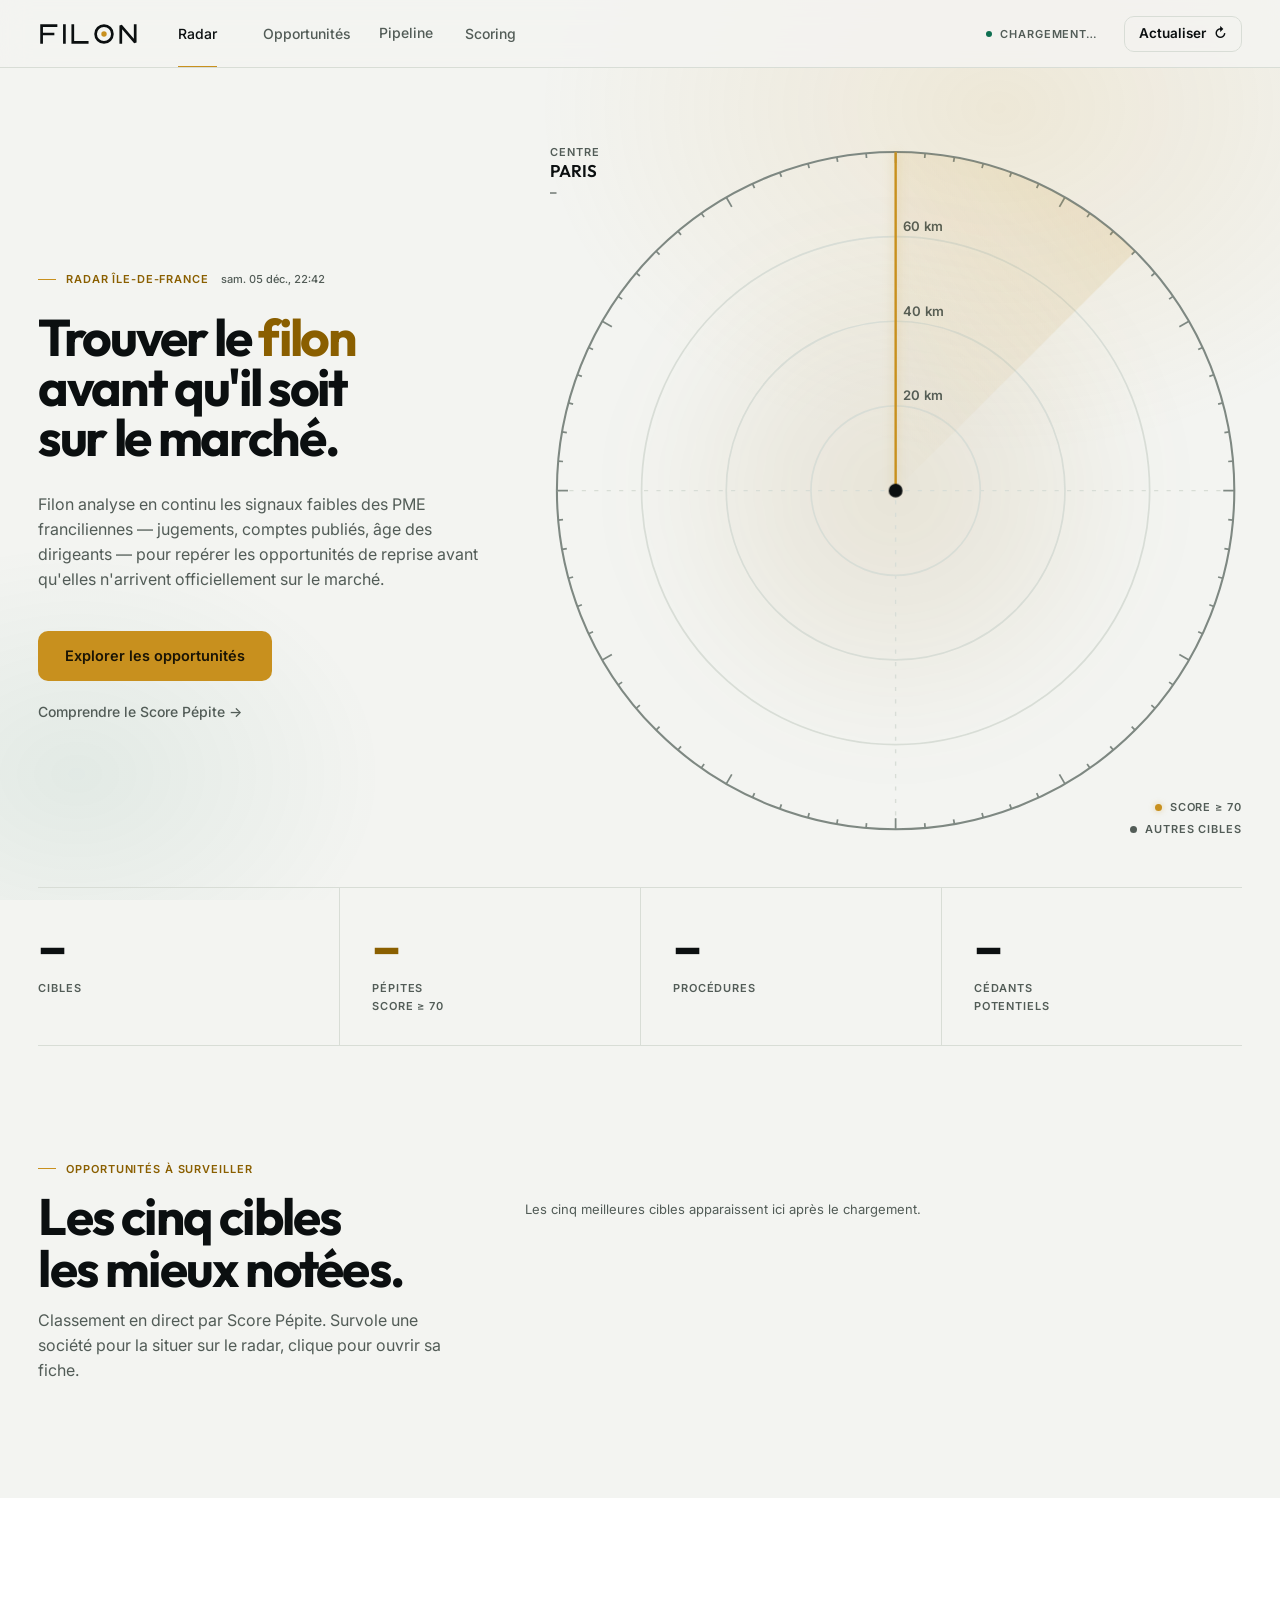
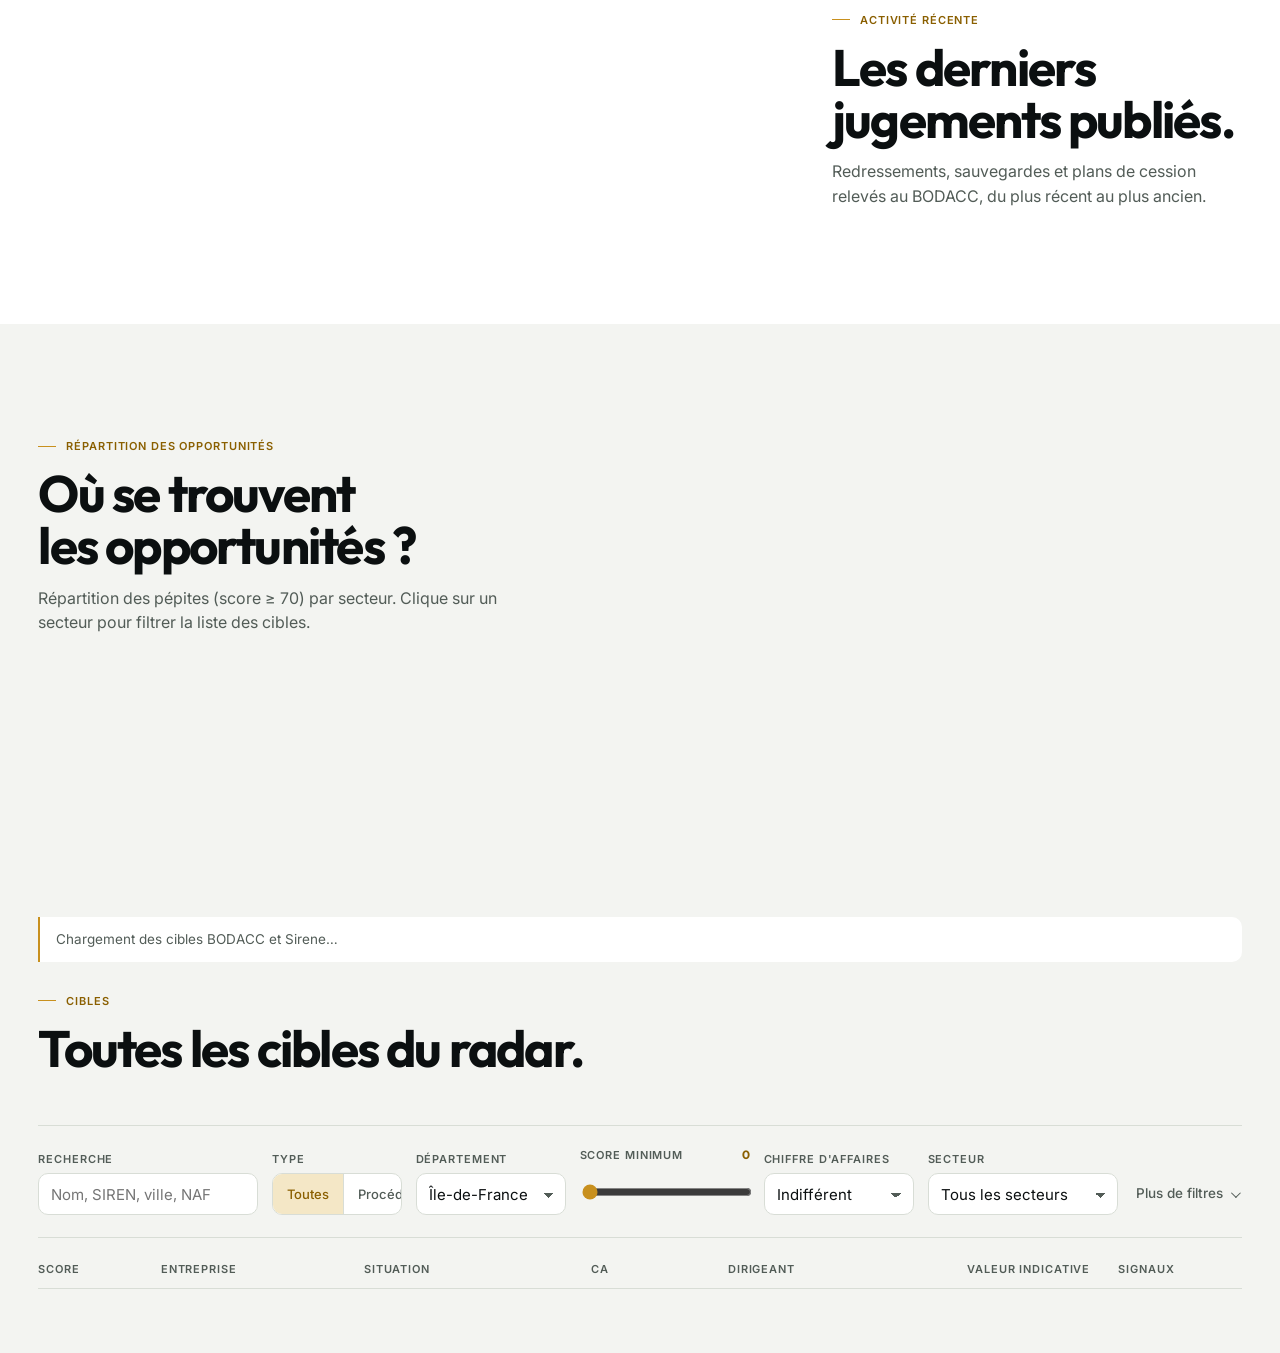
==== commit e7db085b: "Cockpit : ajuste le haut de page sans le recarter. Radar sort du tablist, le titre a des retours fix" ====
--- a/cockpit/index.html
+++ b/cockpit/index.html
@@ -84,8 +84,8 @@
 .split{display:grid;grid-template-columns:minmax(0,4fr) minmax(0,7fr);gap:clamp(32px,6vw,96px);align-items:start}
 .split > .sect-head{position:sticky;top:104px}
 
-/* Apparition discrète au défilement */
-.rv{opacity:0;transform:translateY(10px);transition:opacity .5s var(--ease),transform .5s var(--ease)}
+/* Apparition discrète : héro, chiffres, titres, classement. Le radar garde son balayage. */
+.rv{opacity:0;transform:translateY(10px);transition:opacity .45s var(--ease),transform .45s var(--ease)}
 .rv.in{opacity:1;transform:none}
 
 /* ---------- Barre supérieure : marque, navigation, état ---------- */
@@ -95,16 +95,17 @@
 .brand a{display:flex;color:inherit;text-decoration:none}
 .brand svg{display:block;height:24px;width:auto}
 .brand .wm{stroke:var(--ink)} .brand .gem{fill:var(--gold-fill)}
-nav.tabs{display:flex;align-items:center;gap:clamp(16px,2.4vw,36px);flex:1;min-width:0;overflow-x:auto;scrollbar-width:none}
-nav.tabs::-webkit-scrollbar{display:none}
-nav.tabs .tab{position:relative;flex:none;background:none;border:0;padding:23px 0;cursor:pointer;color:var(--ink-muted);font:500 14px/20px var(--font-sans);text-decoration:none;transition:color var(--ui);white-space:nowrap}
-nav.tabs .tab::after{content:"";position:absolute;left:0;right:0;bottom:-1px;height:2px;background:var(--gold-fill);transform:scaleX(0);transform-origin:left;transition:transform .35s var(--ease)}
-nav.tabs .tab:hover{color:var(--ink)}
-nav.tabs .tab[aria-selected="true"],nav.tabs .tab[aria-current="true"]{color:var(--ink)}
-nav.tabs .tab[aria-selected="true"]::after,nav.tabs .tab[aria-current="true"]::after{transform:scaleX(1)}
-nav.tabs[data-at="radar"] .tab[aria-selected="true"]{color:var(--ink-muted)}
-nav.tabs[data-at="radar"] .tab[aria-selected="true"]::after{transform:scaleX(0)}
-nav.tabs .tab .mono{color:var(--gold);margin-left:4px;font-size:12px}
+nav.main-nav{display:flex;align-items:center;gap:clamp(18px,2.2vw,32px);flex:1;min-width:0;overflow-x:auto;scrollbar-width:none}
+nav.main-nav::-webkit-scrollbar{display:none}
+nav.main-nav > a,nav.main-nav > button{position:relative;flex:none;background:none;border:0;padding:23px 0;cursor:pointer;color:var(--ink-muted);font:500 14px/20px var(--font-sans);text-decoration:none;transition:color var(--ui);white-space:nowrap}
+nav.main-nav > a{margin-right:clamp(8px,1.4vw,20px)}
+nav.main-nav > a::after,nav.main-nav > button::after{content:"";position:absolute;left:0;right:0;bottom:-1px;height:2px;background:var(--gold-fill);transform:scaleX(0);transform-origin:left;transition:transform .35s var(--ease)}
+nav.main-nav > a:hover,nav.main-nav > button:hover{color:var(--ink)}
+nav.main-nav > a[aria-current="true"],nav.main-nav > button[aria-current="true"]{color:var(--ink)}
+nav.main-nav > a[aria-current="true"]::after,nav.main-nav > button[aria-current="true"]::after{transform:scaleX(1)}
+nav.main-nav[data-at="radar"] > button[aria-current="true"]{color:var(--ink-muted)}
+nav.main-nav[data-at="radar"] > button[aria-current="true"]::after{transform:scaleX(0)}
+nav.main-nav .mono{color:var(--gold);margin-left:4px;font-size:12px}
 .topbar .side{display:flex;align-items:center;gap:clamp(12px,2vw,28px);margin-left:auto;flex:none}
 .live{display:flex;align-items:center;gap:var(--space-2);white-space:nowrap}
 .live i{width:6px;height:6px;border-radius:50%;background:var(--cession);box-shadow:0 0 0 0 var(--cession);animation:pulse 2.4s ease-out infinite}
@@ -121,17 +122,18 @@
 
 /* ---------- Héro : éditorial à gauche, radar à droite ---------- */
 .hero{display:grid;grid-template-columns:minmax(0,4fr) minmax(0,6fr);gap:clamp(24px,4vw,72px);align-items:center;padding-block:clamp(40px,6vw,88px) clamp(24px,4vw,56px)}
-.hero-copy{max-width:580px}
+.hero-copy{max-width:580px;container-type:inline-size}
 .eyebrow{display:flex;align-items:center;gap:12px;flex-wrap:wrap}
 .eyebrow .clock{color:var(--ink-muted);letter-spacing:0;text-transform:none;font-weight:500}
-.hero h1{margin:26px 0 0;font:700 var(--t-hero)/.97 var(--font-display);letter-spacing:-.045em;text-wrap:balance}
+.hero h1{margin:26px 0 0;font:700 clamp(42px,11.2cqi,84px)/.97 var(--font-display);letter-spacing:-.045em}
 .hero h1 em{font-style:normal;color:var(--gold)}
 .hero .lead{margin:30px 0 0;font-size:clamp(16px,1.25vw,18px);line-height:1.55;color:var(--ink-muted);max-width:46ch}
 .hero .actions{display:flex;gap:var(--space-6);align-items:center;margin-top:40px;flex-wrap:wrap}
 
-.radar-stage{position:relative;margin-right:calc(-1*min(80px,max(0px,(100vw - var(--wrap))/2 - 6px)))}
-.radar-stage::before{content:"";position:absolute;inset:-6%;background:radial-gradient(closest-side,var(--ambient),transparent 72%);pointer-events:none;z-index:-1}
-.radar-wrap{position:relative;aspect-ratio:1;width:100%;max-width:820px;margin-left:auto}
+/* Scène, pas une carte : aucun fond, aucun bord, aucun rayon, aucune ombre. */
+.radar-stage{position:relative;isolation:isolate;display:grid;place-items:center;min-height:640px;margin-right:calc(-1*min(80px,max(0px,(100vw - var(--wrap))/2 - 6px)));background:none;border:0;border-radius:0;box-shadow:none}
+.radar-stage::before{content:"";position:absolute;inset:12% 5%;z-index:-1;background:radial-gradient(circle,color-mix(in srgb,var(--gold) 12%,transparent),transparent 65%);filter:blur(40px);pointer-events:none}
+.radar-wrap{position:relative;z-index:1;aspect-ratio:1;width:100%;max-width:820px;margin-left:auto}
 .radar{position:absolute;inset:0;width:100%;height:100%;overflow:visible}
 .matrix circle{fill:var(--matrix)}
 .ring{fill:none;stroke:var(--line);stroke-width:.25}
@@ -174,14 +176,13 @@
 .radar-legend i{width:7px;height:7px;border-radius:50%;background:var(--ink-muted)}
 .radar-legend i.g{background:var(--gold-fill);box-shadow:0 0 6px var(--bloom)}
 
-/* ---------- Chiffres clés : une ligne, pas quatre boîtes ---------- */
-.metrics{display:grid;grid-template-columns:repeat(4,minmax(0,1fr));padding-block:clamp(32px,4vw,52px);border-top:1px solid var(--line);border-bottom:1px solid var(--line)}
-.metric{position:relative;display:grid;gap:12px;align-content:start;padding-inline:clamp(16px,3vw,48px)}
-.metric:first-child{padding-left:0}
-.metric + .metric::before{content:"";position:absolute;left:0;top:10%;bottom:10%;width:1px;background:var(--line)}
-.metric b{font:700 var(--t-metric)/1 var(--font-display);letter-spacing:-.045em;font-variant-numeric:tabular-nums}
+/* ---------- Chiffres clés : une ligne typographique, pas quatre cartes ---------- */
+.metrics{display:grid;grid-template-columns:repeat(4,minmax(0,1fr));border-top:1px solid var(--line);border-bottom:1px solid var(--line);background:none}
+.metric{display:grid;gap:10px;align-content:start;justify-items:start;padding:32px 0;background:none;border-radius:0}
+.metric + .metric{border-left:1px solid var(--line);padding-left:32px}
+.metric b{display:block;font:700 clamp(36px,4vw,56px)/1 var(--font-display);letter-spacing:-.04em;font-variant-numeric:tabular-nums}
 .metric.gold b{color:var(--gold)}
-.metric .sub{margin-top:-6px;font-size:12.5px}
+.metric .label + .label{margin-top:-6px}
 
 /* ---------- Opportunités à surveiller : classement éditorial ---------- */
 .rank{display:grid}
@@ -387,7 +388,10 @@
 /* ---------- Réactivité ---------- */
 @media (max-width:1180px){
   .hero{grid-template-columns:minmax(0,45fr) minmax(0,55fr)}
-  .radar-stage{margin-right:0}
+  .radar-stage{margin-right:0;min-height:520px}
+  .callout{padding:8px 12px 8px 12px;gap:0 12px}
+  .callout b{font-size:24px}
+  .callout .c-nm{max-width:160px}
   .toolbar{grid-template-columns:minmax(200px,1.5fr) auto repeat(2,minmax(140px,1fr));row-gap:16px}
   .toolbar .f:nth-child(n+5){grid-column:span 1}
 }
@@ -401,7 +405,7 @@
   .hero{grid-template-columns:1fr;padding-top:var(--space-12)}
   .hero-copy{max-width:640px}
   .radar-wrap{max-width:640px;margin-inline:auto}
-  .radar-stage{margin-top:var(--space-4)}
+  .radar-stage{margin-top:var(--space-8);min-height:0}
   .toolbar{grid-template-columns:1fr 1fr}
   .toolbar .f:first-child,.toolbar .f:has(.seg){grid-column:1/-1}
   details.more-f{grid-column:1/-1;justify-self:start}
@@ -414,15 +418,17 @@
   .bar{grid-template-columns:minmax(100px,150px) minmax(0,1fr) 56px}
 }
 @media (max-width:760px){
-  .metrics{grid-template-columns:1fr 1fr;row-gap:36px}
-  .metric{padding-inline:20px}
-  .metric:nth-child(odd){padding-left:0}
-  .metric:nth-child(3)::before{display:none}
+  .metrics{grid-template-columns:1fr 1fr}
+  .metric{padding:28px 0}
+  .metric:nth-child(odd){border-left:0;padding-left:0}
+  .metric:nth-child(even){padding-left:24px}
+  .metric:nth-child(n+3){border-top:1px solid var(--line)}
   .topbar .live span,.topbar #refresh .t{display:none}
   .topbar #refresh{width:36px;padding:0;font-size:16px}
   .topbar .in{gap:14px}
-  nav.tabs{gap:16px;mask-image:linear-gradient(90deg,#000 82%,transparent);-webkit-mask-image:linear-gradient(90deg,#000 82%,transparent);padding-right:24px}
-  nav.tabs .tab{font-size:13px}
+  nav.main-nav{gap:16px;mask-image:linear-gradient(90deg,#000 82%,transparent);-webkit-mask-image:linear-gradient(90deg,#000 82%,transparent);padding-right:24px}
+  nav.main-nav > a,nav.main-nav > button{font-size:13px}
+  nav.main-nav > a{margin-right:4px}
   .radar-read{gap:1px} .radar-read .sub{font-size:11px} .radar-read b{font-size:13px}
   .radar-legend{gap:4px;font-size:10px}
   .callout .c-meta,.callout .c-val{display:none}
@@ -438,6 +444,7 @@
 }
 @media (max-width:520px){
   .hero .actions{gap:16px}
+  .metric + .metric,.metric:nth-child(even){padding-left:16px}
   .panel-head .count{text-align:left}
   .eyebrow .clock{display:none}
 }
@@ -464,11 +471,11 @@
         </svg>
         </a>
       </div>
-      <nav class="tabs" role="tablist" aria-label="Sections">
-        <a class="tab" href="#hero" id="nav-radar">Radar</a>
-        <button class="tab" role="tab" aria-selected="true" data-tab="cibles">Opportunités</button>
-        <button class="tab" role="tab" aria-selected="false" data-tab="pipeline">Pipeline<span class="mono" id="k-deals"></span></button>
-        <button class="tab" role="tab" aria-selected="false" data-tab="reglages">Scoring</button>
+      <nav class="main-nav" aria-label="Navigation principale">
+        <a href="#hero" id="nav-radar">Radar</a>
+        <button data-tab="cibles" aria-current="true">Opportunités</button>
+        <button data-tab="pipeline">Pipeline<span class="mono" id="k-deals"></span></button>
+        <button data-tab="reglages">Scoring</button>
       </nav>
       <div class="side">
         <div class="live label"><i></i><span id="fresh">Connexion…</span></div>
@@ -480,7 +487,7 @@
   <section class="hero" id="hero" aria-label="Vue d'ensemble">
     <div class="hero-copy rv">
       <p class="eyebrow label"><span class="kicker">Radar Île-de-France</span><span class="clock mono" id="clock"></span></p>
-      <h1>Trouver le <em>filon</em> avant qu'il soit sur le marché.</h1>
+      <h1>Trouver le <em>filon</em><br>avant qu'il soit<br>sur le marché.</h1>
       <p class="lead">Filon analyse en continu les signaux faibles des PME franciliennes — jugements, comptes publiés, âge des dirigeants — pour repérer les opportunités de reprise avant qu'elles n'arrivent officiellement sur le marché.</p>
       <div class="actions">
         <a class="btn primary" href="#panels">Explorer les opportunités</a>
@@ -514,10 +521,10 @@
   </section>
 
   <section class="metrics rv" aria-label="Chiffres clés">
-    <div class="metric"><b id="k-total">–</b><span class="label">Cibles</span><span class="sub">Sociétés suivies par le radar</span></div>
-    <div class="metric gold"><b id="k-top">–</b><span class="label">Pépites</span><span class="sub">Score ≥ 70</span></div>
-    <div class="metric"><b id="k-proc">–</b><span class="label">Procédures</span><span class="sub">Redressement, sauvegarde, cession</span></div>
-    <div class="metric"><b id="k-ced">–</b><span class="label">Cédants potentiels</span><span class="sub">Dirigeant de 60 ans et plus</span></div>
+    <div class="metric"><b id="k-total">–</b><span class="label">Cibles</span></div>
+    <div class="metric gold"><b id="k-top">–</b><span class="label">Pépites</span><span class="label">Score ≥ 70</span></div>
+    <div class="metric"><b id="k-proc">–</b><span class="label">Procédures</span></div>
+    <div class="metric"><b id="k-ced">–</b><span class="label">Cédants</span><span class="label">Potentiels</span></div>
   </section>
 
   <section class="sect" aria-labelledby="h-top">
@@ -538,7 +545,7 @@
         <h2 id="h-flux">Les derniers jugements publiés.</h2>
         <p>Redressements, sauvegardes et plans de cession relevés au BODACC, du plus récent au plus ancien.</p>
       </div>
-      <div class="feed rv" id="flux"></div>
+      <div class="feed" id="flux"></div>
     </div>
   </section>
 
@@ -548,7 +555,7 @@
       <h2 id="h-sect">Où se trouvent les opportunités ?</h2>
       <p>Répartition des pépites (score ≥ 70) par secteur. Clique sur un secteur pour filtrer la liste des cibles.</p>
     </div>
-    <div class="bars rv" id="deptBars"></div>
+    <div class="bars" id="deptBars"></div>
   </section>
 
   <div class="panels" id="panels">
@@ -1134,8 +1141,9 @@
 $("#runCed").onclick = ()=>run({mode:"cedants", pages:8}, "Cédants");
 
 /* ---------- Câblage ---------- */
-document.querySelectorAll("nav.tabs [data-tab]").forEach(b=>b.onclick=()=>{
-  document.querySelectorAll("nav.tabs [data-tab]").forEach(z=>z.setAttribute("aria-selected", z===b));
+document.querySelectorAll("nav.main-nav [data-tab]").forEach(b=>b.onclick=()=>{
+  document.querySelectorAll("nav.main-nav [data-tab]").forEach(z=>z.removeAttribute("aria-current"));
+  b.setAttribute("aria-current","true");
   ["cibles","pipeline","reglages"].forEach(t=>$("#tab-"+t).hidden = t!==b.dataset.tab);
   if(b.dataset.tab==="reglages" && mcp) loadSettings();
 });
@@ -1155,19 +1163,19 @@
 $("#refresh").onclick = ()=>{ if(mcp) load(); else loadCatalogue(true); };
 
 /* ---------- Navigation : défilement vers les panneaux, repère « Radar », apparitions ---------- */
-document.querySelectorAll("nav.tabs [data-tab]").forEach(b => b.addEventListener("click", () => {
+document.querySelectorAll("nav.main-nav [data-tab]").forEach(b => b.addEventListener("click", () => {
   const top = $("#panels").getBoundingClientRect().top;
   if (top < 60 || top > 200) $("#panels").scrollIntoView({ behavior: RM ? "auto" : "smooth" });
 }));
 document.querySelectorAll("[data-goto]").forEach(b => b.addEventListener("click", () => {
-  const t = document.querySelector(`nav.tabs [data-tab="${b.dataset.goto}"]`); if (t) t.click();
+  const t = document.querySelector(`nav.main-nav [data-tab="${b.dataset.goto}"]`); if (t) t.click();
 }));
 if ("IntersectionObserver" in window) {
-  const nav = document.querySelector("nav.tabs"), radarLink = $("#nav-radar");
+  const nav = document.querySelector("nav.main-nav"), radarLink = $("#nav-radar");
   new IntersectionObserver(([e]) => {
     const at = e.isIntersecting;
     nav.dataset.at = at ? "radar" : "";
-    radarLink.setAttribute("aria-current", at ? "true" : "false");
+    if (at) radarLink.setAttribute("aria-current", "true"); else radarLink.removeAttribute("aria-current");
   }, { rootMargin: "-40% 0px -50% 0px" }).observe($("#hero"));
   const rv = new IntersectionObserver(es => es.forEach(e => { if (e.isIntersecting) { e.target.classList.add("in"); rv.unobserve(e.target); } }), { rootMargin: "0px 0px -8% 0px" });
   document.querySelectorAll(".rv").forEach(el => rv.observe(el));
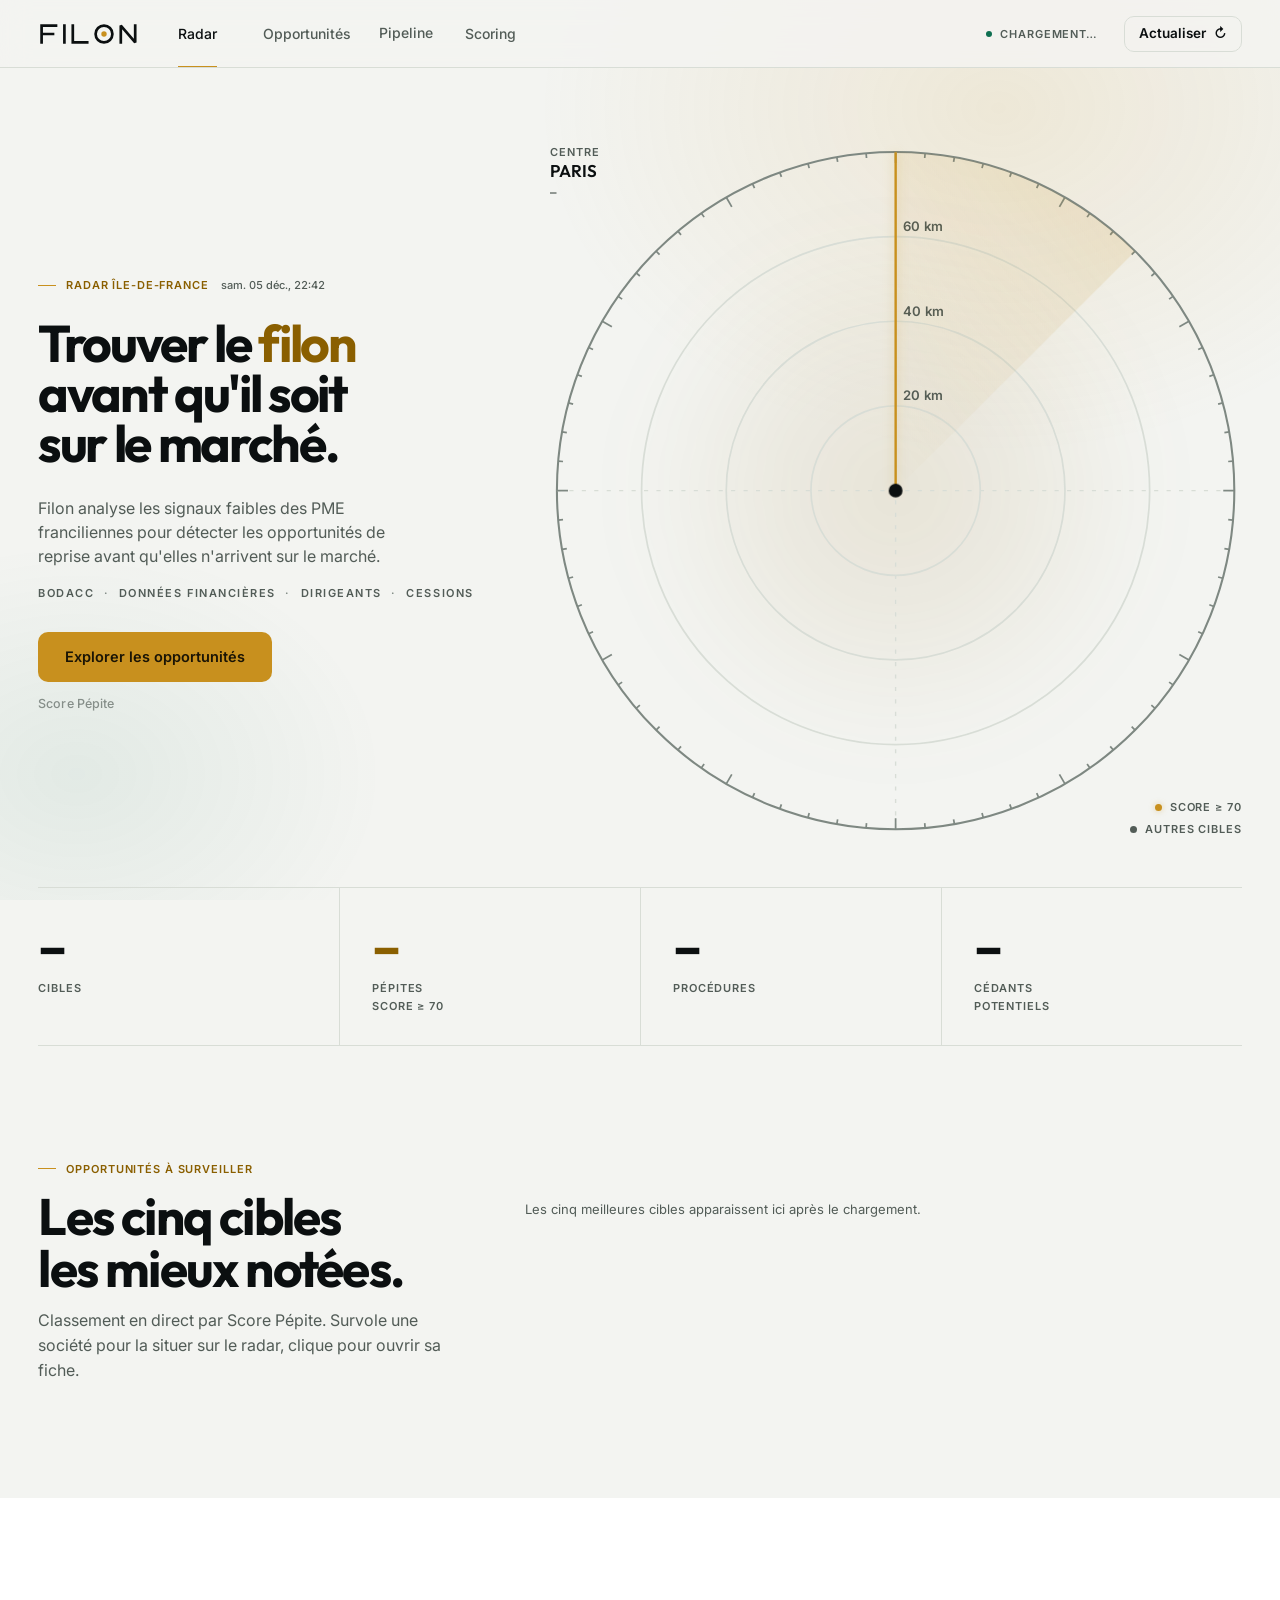
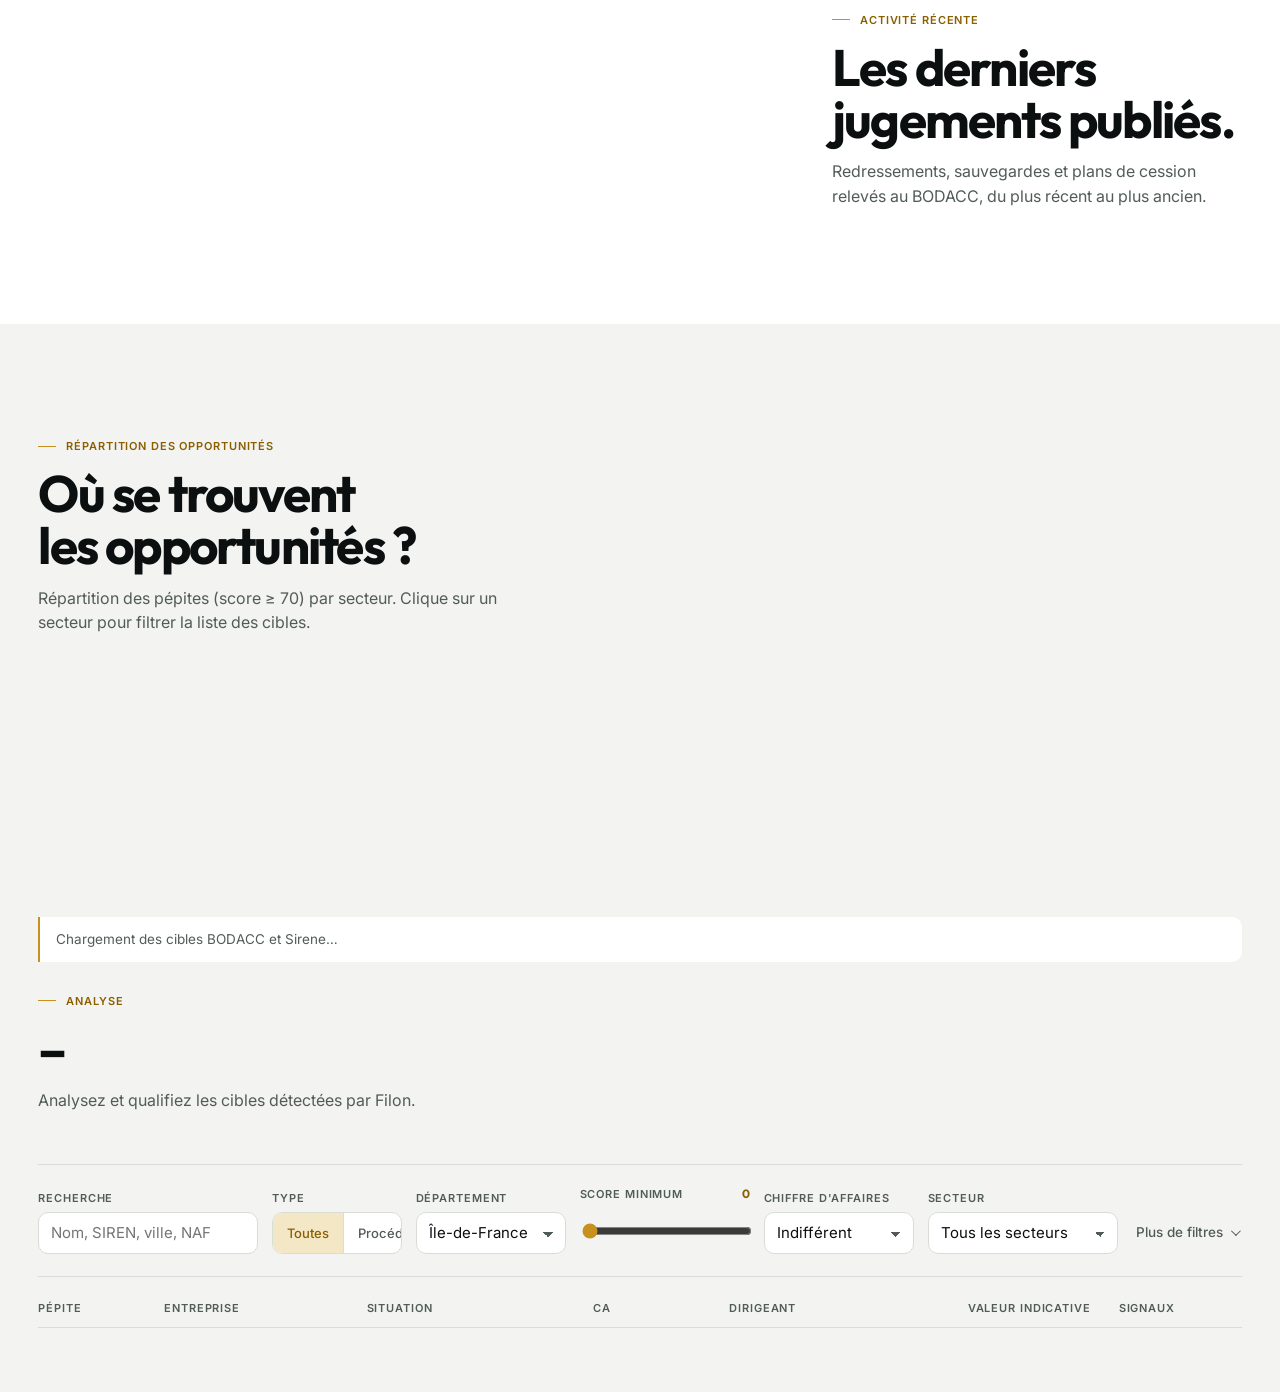
==== commit 7803d3f0: "Cockpit : héro plus court, mode analyse, deal flow et Score Pépite. Le paragraphe du héro se resserr" ====
--- a/cockpit/index.html
+++ b/cockpit/index.html
@@ -127,8 +127,12 @@
 .eyebrow .clock{color:var(--ink-muted);letter-spacing:0;text-transform:none;font-weight:500}
 .hero h1{margin:26px 0 0;font:700 clamp(42px,11.2cqi,84px)/.97 var(--font-display);letter-spacing:-.045em}
 .hero h1 em{font-style:normal;color:var(--gold)}
-.hero .lead{margin:30px 0 0;font-size:clamp(16px,1.25vw,18px);line-height:1.55;color:var(--ink-muted);max-width:46ch}
-.hero .actions{display:flex;gap:var(--space-6);align-items:center;margin-top:40px;flex-wrap:wrap}
+.hero .lead{margin:28px 0 0;font-size:clamp(16px,1.25vw,18px);line-height:1.5;color:var(--ink-muted);max-width:36ch}
+.hero .sources{margin:18px 0 0;color:var(--ink-muted);letter-spacing:.14em}
+.hero .sources span{margin:0 .45em;color:var(--line-strong)}
+.hero .actions{display:flex;margin-top:32px}
+.hero .score-link{display:inline-block;margin-top:16px;font-size:12.5px;letter-spacing:.01em;color:var(--ink-muted);opacity:.65}
+.hero .score-link:hover{opacity:1;color:var(--ink-muted)}
 
 /* Scène, pas une carte : aucun fond, aucun bord, aucun rayon, aucune ombre. */
 .radar-stage{position:relative;isolation:isolate;display:grid;place-items:center;min-height:640px;margin-right:calc(-1*min(80px,max(0px,(100vw - var(--wrap))/2 - 6px)));background:none;border:0;border-radius:0;box-shadow:none}
@@ -192,7 +196,8 @@
 .t5 .nm{display:block;font:600 clamp(18px,1.6vw,22px)/1.2 var(--font-display);letter-spacing:-.015em;transition:color var(--ui)}
 .t5 .sub{display:block;margin-top:5px}
 .t5 .st{display:flex;gap:6px;flex-wrap:wrap;justify-content:flex-end}
-.t5 .sc{font:700 clamp(32px,3vw,40px)/1 var(--font-display);letter-spacing:-.045em;text-align:right;font-variant-numeric:tabular-nums;color:var(--ink-muted)}
+.t5 .sc{display:grid;justify-items:end;gap:6px;font:700 clamp(32px,3vw,40px)/1 var(--font-display);letter-spacing:-.045em;text-align:right;font-variant-numeric:tabular-nums;color:var(--ink-muted)}
+.t5 .sc::after{content:"Pépite";font:600 10px/1 var(--font-sans);letter-spacing:.12em;text-transform:uppercase;color:var(--ink-muted)}
 .t5 .sc.hot{color:var(--gold)}
 .t5:hover{background:linear-gradient(90deg,color-mix(in srgb,var(--gold) 7%,transparent),transparent 70%)}
 .t5:hover .nm,.t5:hover .rk{color:var(--gold)}
@@ -313,7 +318,10 @@
 .fb .sec{padding-block:30px;border-top:1px solid var(--line)}
 .fb .sec:first-child{border-top:0;padding-top:26px}
 .fb .sec h3.label{margin:0 0 18px}
-.scorehead{display:grid;grid-template-columns:auto minmax(0,1fr);gap:clamp(24px,4vw,44px);align-items:center}
+.scorehead{display:grid;grid-template-columns:auto minmax(0,1fr);gap:clamp(28px,5vw,64px);align-items:center}
+.pepite{display:grid;gap:8px;justify-items:start}
+.pepite b{font:700 clamp(80px,10vw,120px)/.84 var(--font-display);letter-spacing:-.06em;color:var(--gold);font-variant-numeric:tabular-nums}
+.scorehead .axes{border-left:1px solid var(--line);padding-left:28px}
 .axes{display:grid;gap:14px}
 .axis{display:grid;grid-template-columns:1fr 34px;gap:6px 10px;align-items:center;font-size:14px}
 .track{grid-column:1/-1;height:3px;background:var(--line);border-radius:2px;overflow:hidden}
@@ -344,33 +352,32 @@
 .x:hover{color:var(--ink);border-color:var(--ink-muted)}
 
 /* ---------- Pipeline : deal flow ---------- */
-.pipe-head{display:grid;grid-template-columns:minmax(0,4fr) minmax(0,7fr);gap:clamp(32px,5vw,80px);align-items:end}
-.funnel{display:grid;grid-template-columns:repeat(6,minmax(0,1fr));gap:10px}
-.fn{display:grid;gap:10px;font-size:12px;color:var(--ink-muted)}
-.fn > span:first-child{order:3;white-space:nowrap;overflow:hidden;text-overflow:ellipsis}
-.fn .tr{order:1;height:3px;background:var(--surface-2);border-radius:2px;overflow:hidden}
-.fn .tr i{display:block;height:100%;background:var(--gold-fill)}
-.fn .tr i.z{background:none}
-.fn .mono{order:2;font:700 22px/1 var(--font-display);letter-spacing:-.03em;color:var(--ink);text-align:left!important}
-.funnel > p{grid-column:1/-1;margin:0}
+.pipe-head{max-width:640px}
+.funnel{display:flex;align-items:flex-end;gap:4px;overflow-x:auto;margin-top:var(--group);padding-bottom:8px;border-top:1px solid var(--line);padding-top:28px}
+.fn{display:grid;gap:10px;min-width:88px;flex:1}
+.fn .mono{font:700 clamp(32px,3.2vw,48px)/1 var(--font-display);letter-spacing:-.045em;color:var(--ink)}
+.fn span{font:600 11px/1.3 var(--font-sans);letter-spacing:.08em;text-transform:uppercase;color:var(--ink-muted);white-space:nowrap}
+.funnel .arr{flex:none;align-self:center;color:var(--line-strong);padding:0 2px 22px;font-size:16px}
+.funnel > p{flex:1 0 100%;margin:8px 0 0}
 .board{display:grid;grid-auto-flow:column;grid-auto-columns:minmax(236px,1fr);overflow-x:auto;margin-top:var(--group);border-top:1px solid var(--line);padding-bottom:var(--space-4)}
 .col{padding:22px 14px 32px;display:grid;gap:10px;align-content:start;min-height:340px;border-left:1px solid var(--line)}
 .col:first-child{border-left:0;padding-left:0} .col:last-child{padding-right:0}
 .col h3{margin:0 0 10px;display:flex;justify-content:space-between;align-items:baseline}
 .col h3 .mono{color:var(--ink);font:600 13px/1 var(--font-display)}
-.card{background:var(--surface-1);border:1px solid transparent;border-radius:12px;padding:16px;display:grid;gap:8px;transition:border-color var(--ui),transform .35s var(--ease),box-shadow .35s var(--ease)}
-.card:hover{border-color:var(--line);transform:translateY(-2px);box-shadow:var(--shadow-float)}
-.card .top{display:flex;gap:12px;align-items:baseline}
-.card .sc{font:700 24px/1 var(--font-display);letter-spacing:-.04em;color:var(--ink-muted);font-variant-numeric:tabular-nums;flex:none}
+.card{background:var(--surface-1);border:1px solid transparent;border-radius:12px;padding:18px 18px 14px;display:grid;gap:6px;transition:border-color var(--ui),transform .35s var(--ease)}
+.card:hover{border-color:var(--line);transform:translateY(-2px)}
+.card .sc{display:flex;align-items:baseline;gap:10px;font:700 clamp(36px,3vw,44px)/1 var(--font-display);letter-spacing:-.05em;color:var(--ink);font-variant-numeric:tabular-nums}
+.card .sc span{font:600 11px/1 var(--font-sans);letter-spacing:.12em;text-transform:uppercase;color:var(--ink-muted)}
 .card .sc.hot{color:var(--gold)}
-.card .nm{cursor:pointer;font-size:15px}
+.card .nm{cursor:pointer;font-size:18px;letter-spacing:-.02em;margin-top:6px}
 .card .nm:hover{color:var(--gold)}
-.card .nx{font-size:12.5px;color:var(--ink);padding-top:6px;border-top:1px solid var(--line);margin-top:2px}
-.card .nx .label{display:block;margin-bottom:3px}
-.card .mv{display:flex;justify-content:space-between;gap:6px;margin-top:4px;opacity:.55;transition:opacity var(--ui)}
-.card:hover .mv,.card:focus-within .mv{opacity:1}
-.card .mv button{width:34px;height:28px;border:1px solid var(--line);background:transparent;border-radius:8px;cursor:pointer;color:var(--ink-muted);transition:color var(--ui),border-color var(--ui)}
-.card .mv button:hover:not(:disabled){color:var(--gold);border-color:var(--gold)}
+.card .px{font:600 15px/1.3 var(--font-display);letter-spacing:-.02em;font-variant-numeric:tabular-nums;margin-top:8px}
+.card .nx{display:grid;grid-template-columns:minmax(0,1fr) auto;gap:4px 12px;align-items:center;font-size:13.5px;color:var(--ink);padding-top:12px;margin-top:8px;border-top:1px solid var(--line)}
+.card .nx .label{grid-column:1/-1;margin:0}
+.card .go,.card .back{border:1px solid var(--line);background:transparent;color:var(--ink-muted);cursor:pointer;transition:color var(--ui),border-color var(--ui)}
+.card .go{width:36px;height:36px;border-radius:10px;font-size:16px}
+.card .go:hover:not(:disabled),.card .back:hover:not(:disabled){color:var(--gold);border-color:var(--gold)}
+.card .back{justify-self:start;margin-top:4px;height:26px;padding:0 8px;border-radius:8px;font-size:12px}
 .empty{color:var(--ink-muted);font-size:13px;padding:8px 0}
 
 /* ---------- Scoring et sources ---------- */
@@ -418,6 +425,9 @@
   .bar{grid-template-columns:minmax(100px,150px) minmax(0,1fr) 56px}
 }
 @media (max-width:760px){
+  .scorehead{grid-template-columns:1fr;gap:22px}
+  .scorehead .axes{border-left:0;padding-left:0;border-top:1px solid var(--line);padding-top:18px}
+  .pepite b{font-size:84px}
   .metrics{grid-template-columns:1fr 1fr}
   .metric{padding:28px 0}
   .metric:nth-child(odd){border-left:0;padding-left:0}
@@ -488,11 +498,12 @@
     <div class="hero-copy rv">
       <p class="eyebrow label"><span class="kicker">Radar Île-de-France</span><span class="clock mono" id="clock"></span></p>
       <h1>Trouver le <em>filon</em><br>avant qu'il soit<br>sur le marché.</h1>
-      <p class="lead">Filon analyse en continu les signaux faibles des PME franciliennes — jugements, comptes publiés, âge des dirigeants — pour repérer les opportunités de reprise avant qu'elles n'arrivent officiellement sur le marché.</p>
+      <p class="lead">Filon analyse les signaux faibles des PME franciliennes pour détecter les opportunités de reprise avant qu'elles n'arrivent sur le marché.</p>
+      <p class="sources label">BODACC <span>·</span> données financières <span>·</span> dirigeants <span>·</span> cessions</p>
       <div class="actions">
-        <a class="btn primary" href="#panels">Explorer les opportunités</a>
-        <button class="link" data-goto="reglages">Comprendre le Score Pépite →</button>
+        <a class="btn primary" href="#tab-cibles">Explorer les opportunités</a>
       </div>
+      <button class="link score-link" data-goto="reglages">Score Pépite</button>
     </div>
     <div class="radar-stage">
       <div class="radar-wrap" id="radarWrap">
@@ -564,10 +575,10 @@
   <section id="tab-cibles" class="panel">
     <div class="panel-head">
       <div class="sect-head">
-        <span class="kicker label">Cibles</span>
-        <h2>Toutes les cibles du radar.</h2>
+        <span class="kicker label">Analyse</span>
+        <h2 id="count">–</h2>
+        <p>Analysez et qualifiez les cibles détectées par Filon.</p>
       </div>
-      <div class="count" id="count"></div>
     </div>
     <div class="toolbar" role="search" aria-label="Filtres">
       <div class="f"><label class="label" for="q">Recherche</label><input id="q" type="search" placeholder="Nom, SIREN, ville, NAF"></div>
@@ -597,7 +608,7 @@
     <div class="tablewrap">
       <table>
         <thead><tr>
-          <th class="label" data-sort="score">Score</th>
+          <th class="label" data-sort="score">Pépite</th>
           <th class="label" data-sort="nom">Entreprise</th>
           <th class="label">Situation</th>
           <th class="label num" data-sort="ca">CA</th>
@@ -613,12 +624,12 @@
   <section id="tab-pipeline" class="panel" hidden>
     <div class="pipe-head">
       <div class="sect-head">
-        <span class="kicker label">Pipeline</span>
-        <h2>Deal flow.</h2>
-        <p><span class="mono" id="pipeN"></span> en cours, de la détection au closing.</p>
+        <span class="kicker label">Deal flow</span>
+        <h2>Du signal au closing.</h2>
+        <p><span class="mono" id="pipeN"></span> en cours.</p>
       </div>
-      <div class="funnel" id="funnel"></div>
     </div>
+    <div class="funnel" id="funnel"></div>
     <div class="board" id="board"></div>
   </section>
 
@@ -917,7 +928,7 @@
       <td class="num"><span class="fig">${x.vh ? fmtE(x.vb)+" – "+fmtE(x.vh) : "–"}</span></td>
       <td><div class="chips">${(x.sig||[]).slice(0,4).map(s=>`<span class="chip ${esc(s.c)}">${esc(s.l.length>34?s.l.slice(0,33)+"…":s.l)}</span>`).join("")}</div></td>
     </tr>`).join("") || `<tr><td colspan="7" class="more sub">Aucune cible ne correspond à ces filtres.</td></tr>`;
-  $("#count").textContent = `${r.length} cible${r.length>1?"s":""}` + (r.length>3000?" · les 3 000 premières sont affichées":"");
+  $("#count").textContent = `${r.length.toLocaleString("fr-FR")} opportunité${r.length>1?"s":""}` + (r.length>3000?" · les 3 000 premières sont affichées":"");
 }
 
 /* ---------- Fiche ---------- */
@@ -956,12 +967,26 @@
   const age = c.date_creation ? new Date().getFullYear() - +c.date_creation.slice(0,4) : null;
   const axes = [["Probabilité de cession",s.p_cession],["Décote estimée",s.decote],["Qualité du business",s.qualite],["Potentiel de création de valeur",s.potentiel]];
   const isProc = (d.e||[]).length > 0;
+  const pepite = Math.round(+s.score || 0);
   $("#f-body").innerHTML = `
   <div class="sec scorehead">
-    ${dial(+s.score||0, 136, 60)}
+    <div class="pepite"><span class="label">Score Pépite</span><b>${pepite}</b></div>
     <div class="axes">${axes.map(([l,val])=>`<div class="axis"><span>${l}</span><span class="mono" style="text-align:right">${val!=null?Math.round(val):"–"}</span><span class="track"><i style="width:${+val||0}%"></i></span></div>`).join("")}</div>
   </div>
-  <div class="sec"><h3 class="label">Signaux détectés</h3><div class="chips">${(d.g||[]).map(g=>`<span class="chip ${esc(g.categorie)}">${esc(g.libelle)}</span>`).join("") || '<span class="sub">Aucun signal</span>'}</div></div>
+  <div class="sec"><h3 class="label">Signaux clés</h3><div class="chips">${(d.g||[]).map(g=>`<span class="chip ${esc(g.categorie)}">${esc(g.libelle)}</span>`).join("") || '<span class="sub">Aucun signal</span>'}</div></div>
+  <div class="sec"><h3 class="label">Finances publiées</h3>${(d.f||[]).length?`<table class="mini"><thead><tr><th class="label">Exercice</th><th class="label" style="text-align:right">CA</th><th class="label" style="text-align:right">Résultat net</th><th class="label" style="text-align:right">Marge</th></tr></thead><tbody>${d.f.map(f=>`<tr style="border-top:1px solid var(--line)"><td class="mono">${f.annee}</td><td class="mono" style="text-align:right">${fmtE(+f.ca)}</td><td class="mono" style="text-align:right">${fmtE(+f.resultat_net)}</td><td class="mono" style="text-align:right">${+f.ca?(f.resultat_net/f.ca*100).toFixed(1).replace(".",",")+" %":"–"}</td></tr>`).join("")}</tbody></table>`:'<p class="sub">Comptes non publiés ou confidentiels. À demander au cédant ou à l\'administrateur judiciaire.</p>'}</div>
+  <div class="sec"><h3 class="label">Valorisation indicative</h3>${v?`<div class="val">
+    <div class="main"><span class="label">Fourchette</span><b>${fmtE(+v.fourchette_bas)} – ${fmtE(+v.fourchette_haut)}</b></div>
+    <div><span class="label">Rendement · 4 à 7 × RN</span><b>${v.methode_rendement_haut?fmtE(+v.methode_rendement_bas)+" – "+fmtE(+v.methode_rendement_haut):"n.a."}</b></div>
+    <div><span class="label">Multiple de CA</span><b>${v.methode_ca_haut?fmtE(+v.methode_ca_bas)+" – "+fmtE(+v.methode_ca_haut):"n.a."}</b></div>
+    <div><span class="label">Actif net corrigé</span><b style="color:var(--ink-muted)">À compléter</b></div></div>
+    <p class="sub">${isProc?"Décote de procédure collective appliquée. ":""}Estimation indicative à partir des comptes publiés. Ne constitue pas un conseil en investissement.</p>`:'<p class="sub">Pas assez de données financières.</p>'}</div>
+  ${(d.l||[]).length?`<div class="sec"><h3 class="label">Cessions de fonds</h3>${d.l.map(item=>{
+    const href = safeUrl(item.url);
+    const role = item.cedant===current.x.siren ? "cedant" : item.acquereur===current.x.siren ? "acquereur" : "mention";
+    return `<div class="ev"><div><span class="tag vente">${esc(venteLabel(role, item.nature))}</span>${item.prix!=null?` <span class="mono">${fmtE(item.prix)}</span>`:""} <span class="mono">${fmtD(item.date)}</span></div><div class="sub">${esc(item.nature||"")}${item.commune?` · ${esc(item.commune)} (${esc(item.departement||"")})`:""}</div>${item.activite?`<div class="sub">${esc(String(item.activite).slice(0,280))}</div>`:""}${href?`<a href="${esc(href)}" target="_blank" rel="noopener">Voir l'annonce</a>`:""}</div>`;
+  }).join("")}<p class="sub">Prix publié au BODACC pour une transaction déjà réalisée. Estimation indicative, ne constitue pas un conseil en investissement.</p></div>`:""}
+  ${isProc?`<div class="sec"><h3 class="label">Historique BODACC</h3>${d.e.map(e=>`<div class="ev"><div><span class="mono">${fmtD(e.date)}</span> · ${esc(e.nature||"")}</div><div class="sub">${esc(e.tribunal||"")}</div>${e.complement?`<div class="sub">${esc(e.complement.slice(0,400))}</div>`:""}${e.url?`<a href="${esc(e.url)}" target="_blank" rel="noopener">Voir l'annonce</a>`:""}</div>`).join("")}</div>`:""}
   <div class="sec"><h3 class="label">Identité</h3><div class="kv">
     <div><span class="label">Création</span><span class="mono">${fmtD(c.date_creation)}${age!=null?` · ${age} ans`:""}</span></div>
     <div><span class="label">Effectif</span><span>${esc(EFF[c.tranche_effectif]||"n.c.")}</span></div>
@@ -971,20 +996,7 @@
     <div><span class="label">Siège</span><span>${esc(c.adresse||c.commune||"–")}</span></div>
   </div></div>
   <div class="sec"><h3 class="label">Dirigeants</h3>${(d.o||[]).length?`<table class="mini"><tbody>${d.o.map(o=>`<tr style="border-bottom:1px solid var(--line)"><td>${esc(o.prenoms)} ${esc(o.nom)}</td><td class="sub">${esc(o.qualite)}</td><td class="mono" style="text-align:right">${o.annee_naissance?(new Date().getFullYear()-o.annee_naissance)+" ans":"–"}</td></tr>`).join("")}</tbody></table>`:'<p class="sub">Non renseignés (entreprise individuelle ou fiche non enrichie).</p>'}</div>
-  <div class="sec"><h3 class="label">Finances publiées</h3>${(d.f||[]).length?`<table class="mini"><thead><tr><th class="label">Exercice</th><th class="label" style="text-align:right">CA</th><th class="label" style="text-align:right">Résultat net</th><th class="label" style="text-align:right">Marge</th></tr></thead><tbody>${d.f.map(f=>`<tr style="border-top:1px solid var(--line)"><td class="mono">${f.annee}</td><td class="mono" style="text-align:right">${fmtE(+f.ca)}</td><td class="mono" style="text-align:right">${fmtE(+f.resultat_net)}</td><td class="mono" style="text-align:right">${+f.ca?(f.resultat_net/f.ca*100).toFixed(1).replace(".",",")+" %":"–"}</td></tr>`).join("")}</tbody></table>`:'<p class="sub">Comptes non publiés ou confidentiels. À demander au cédant ou à l\'administrateur judiciaire.</p>'}</div>
-  ${(d.l||[]).length?`<div class="sec"><h3 class="label">Cessions de fonds</h3>${d.l.map(item=>{
-    const href = safeUrl(item.url);
-    const role = item.cedant===current.x.siren ? "cedant" : item.acquereur===current.x.siren ? "acquereur" : "mention";
-    return `<div class="ev"><div><span class="tag vente">${esc(venteLabel(role, item.nature))}</span>${item.prix!=null?` <span class="mono">${fmtE(item.prix)}</span>`:""} <span class="mono">${fmtD(item.date)}</span></div><div class="sub">${esc(item.nature||"")}${item.commune?` · ${esc(item.commune)} (${esc(item.departement||"")})`:""}</div>${item.activite?`<div class="sub">${esc(String(item.activite).slice(0,280))}</div>`:""}${href?`<a href="${esc(href)}" target="_blank" rel="noopener">Voir l'annonce</a>`:""}</div>`;
-  }).join("")}<p class="sub">Prix publié au BODACC pour une transaction déjà réalisée. Estimation indicative, ne constitue pas un conseil en investissement.</p></div>`:""}
-  <div class="sec"><h3 class="label">Valorisation indicative</h3>${v?`<div class="val">
-    <div class="main"><span class="label">Fourchette</span><b>${fmtE(+v.fourchette_bas)} – ${fmtE(+v.fourchette_haut)}</b></div>
-    <div><span class="label">Rendement · 4 à 7 × RN</span><b>${v.methode_rendement_haut?fmtE(+v.methode_rendement_bas)+" – "+fmtE(+v.methode_rendement_haut):"n.a."}</b></div>
-    <div><span class="label">Multiple de CA</span><b>${v.methode_ca_haut?fmtE(+v.methode_ca_bas)+" – "+fmtE(+v.methode_ca_haut):"n.a."}</b></div>
-    <div><span class="label">Actif net corrigé</span><b style="color:var(--ink-muted)">À compléter</b></div></div>
-    <p class="sub">${isProc?"Décote de procédure collective appliquée. ":""}Estimation indicative à partir des comptes publiés. Ne constitue pas un conseil en investissement.</p>`:'<p class="sub">Pas assez de données financières.</p>'}</div>
-  ${isProc?`<div class="sec"><h3 class="label">Historique BODACC</h3>${d.e.map(e=>`<div class="ev"><div><span class="mono">${fmtD(e.date)}</span> · ${esc(e.nature||"")}</div><div class="sub">${esc(e.tribunal||"")}</div>${e.complement?`<div class="sub">${esc(e.complement.slice(0,400))}</div>`:""}${e.url?`<a href="${esc(e.url)}" target="_blank" rel="noopener">Voir l'annonce</a>`:""}</div>`).join("")}</div>`:""}
-  <div class="sec deal"><h3 class="label">Deal flow</h3>
+  <div class="sec deal"><h3 class="label">Prochaine action</h3>
     <div class="row2">
       <select id="d-stage" aria-label="Étape">${STAGES.map(([k,l])=>`<option value="${k}" ${deal&&deal.stage===k?"selected":""}>${l}</option>`).join("")}</select>
       <select id="d-mode" aria-label="Mode"><option value="rachat" ${deal&&deal.mode==="intermediation"?"":"selected"}>Rachat en propre</option><option value="intermediation" ${deal&&deal.mode==="intermediation"?"selected":""}>Intermédiation</option></select>
@@ -1082,11 +1094,21 @@
   $("#board").innerHTML = STAGES.map(([k,l],i)=>{
     const items = DEALS.filter(d=>d.stage===k);
     return `<div class="col"><h3 class="label">${l}<span class="mono">${items.length}</span></h3>
-      ${items.map(d=>`<div class="card"><div class="top"><span class="sc${(+d.score||0)>=HOT?" hot":""}">${d.score!=null?Math.round(d.score):"–"}</span><div class="nm" data-open="${esc(d.siren)}">${esc(d.nom)}</div></div>
-        <div class="sub">${esc(d.commune||"")} · ${d.mode==="intermediation"?"Intermédiation":"Rachat en propre"}</div>
-        ${d.notes?`<div class="nx"><span class="label">Prochaine action</span>${esc(d.notes.slice(0,120))}</div>`:""}
-        <div class="mv"><button data-mv="${esc(d.siren)}" data-to="${i-1}" ${i===0?"disabled":""} aria-label="Étape précédente">←</button><button data-mv="${esc(d.siren)}" data-to="${i+1}" ${i===STAGES.length-1?"disabled":""} aria-label="Étape suivante">→</button></div>
-      </div>`).join("") || `<div class="empty">Aucun dossier</div>`}</div>`;
+      ${items.map(d=>{
+        const x = ALL.find(a => a.siren === d.siren) || {};
+        const loc = [d.commune || x.commune || "", x.naf ? SECT_L[secteur(x.naf)] : ""].filter(Boolean).join(" · ");
+        const mode = d.mode === "intermediation" ? "Intermédiation" : "Rachat en propre";
+        const hot = (d.score || 0) >= HOT;
+        return `<article class="card">
+          <div class="sc${hot?" hot":""}">${d.score!=null?Math.round(d.score):"–"}<span>Pépite</span></div>
+          <div class="nm" data-open="${esc(d.siren)}">${esc(d.nom)}</div>
+          <div class="sub">${esc(loc)}${loc?" · ":""}${mode}</div>
+          ${x.vh!=null?`<div class="px">${fmtE(x.vb)} – ${fmtE(x.vh)}</div>`:""}
+          <div class="nx"><span class="label">Prochaine action</span><span>${d.notes?esc(d.notes.slice(0,140)):"À définir"}</span>
+            <button class="go" data-mv="${esc(d.siren)}" data-to="${i+1}" ${i===STAGES.length-1?"disabled":""} aria-label="Étape suivante">→</button></div>
+          <button class="back" data-mv="${esc(d.siren)}" data-to="${i-1}" ${i===0?"disabled":""} aria-label="Étape précédente">←</button>
+        </article>`;
+      }).join("") || `<div class="empty">Aucun dossier</div>`}</div>`;
   }).join("");
 }
 $("#board").addEventListener("click", async e=>{
@@ -1203,13 +1225,10 @@
   const box = $("#callouts"), lead = $("#leaders"); box.innerHTML = ""; lead.innerHTML = "";
   const top = ALL.filter(r => r.score >= HOT).map(r => ({r, p: project(r)})).filter(o => o.p)
                  .sort((a,b) => b.r.score - a.r.score).slice(0,3);
-  const used = [];
+  const slots = [{x:78,y:22},{x:22,y:50},{x:76,y:78}];
   top.forEach(({r,p}, i) => {
-    let ang = Math.atan2(p.y-50, p.x-50); if (Math.hypot(p.x-50,p.y-50) < 2) ang = -Math.PI/4 + i*2.1;
-    let tx = p.x + Math.cos(ang)*14, ty = p.y + Math.sin(ang)*14;
-    tx = Math.min(80, Math.max(20, tx)); ty = Math.min(92, Math.max(8, ty));
-    while (used.some(u => Math.abs(u - ty) < 7)) ty = Math.min(92, ty + 7);
-    used.push(ty);
+    let tx = slots[i].x, ty = slots[i].y;
+    if (Math.hypot(p.x-tx, p.y-ty) < 14) tx = tx > 50 ? 24 : 76;
     lead.insertAdjacentHTML("beforeend", `<line class="leader" x1="${p.x}" y1="${p.y}" x2="${tx}" y2="${ty}"/>`);
     const el = document.createElement("button");
     el.className = "callout"; el.style.left = tx + "%"; el.style.top = ty + "%"; el.dataset.siren = r.siren;
@@ -1238,9 +1257,9 @@
 function funnel(){
   const act = STAGES.filter(([k]) => k !== "perdu");
   const c = act.map(([k,l]) => ({l, n: DEALS.filter(d => d.stage === k).length}));
-  const max = Math.max(1, ...c.map(x => x.n)), tot = DEALS.filter(d => d.stage !== "perdu").length;
+  const tot = DEALS.filter(d => d.stage !== "perdu").length;
   $("#pipeN").textContent = tot + " dossier" + (tot > 1 ? "s" : "");
-  $("#funnel").innerHTML = c.map(x => `<div class="fn"><span>${x.l}</span><span class="tr"><i class="${x.n?"":"z"}" style="width:${x.n/max*100}%"></i></span><span class="mono" style="text-align:right">${x.n}</span></div>`).join("")
+  $("#funnel").innerHTML = c.map((x,i) => `<div class="fn"><span class="mono">${x.n}</span><span>${x.l}</span></div>${i<c.length-1?'<span class="arr" aria-hidden="true">→</span>':""}`).join("")
     + (tot ? "" : `<p class="sub" style="margin:4px 0 0">Ouvre une fiche et clique sur « Ajouter au pipeline » pour lancer ton premier dossier.</p>`);
 }
 
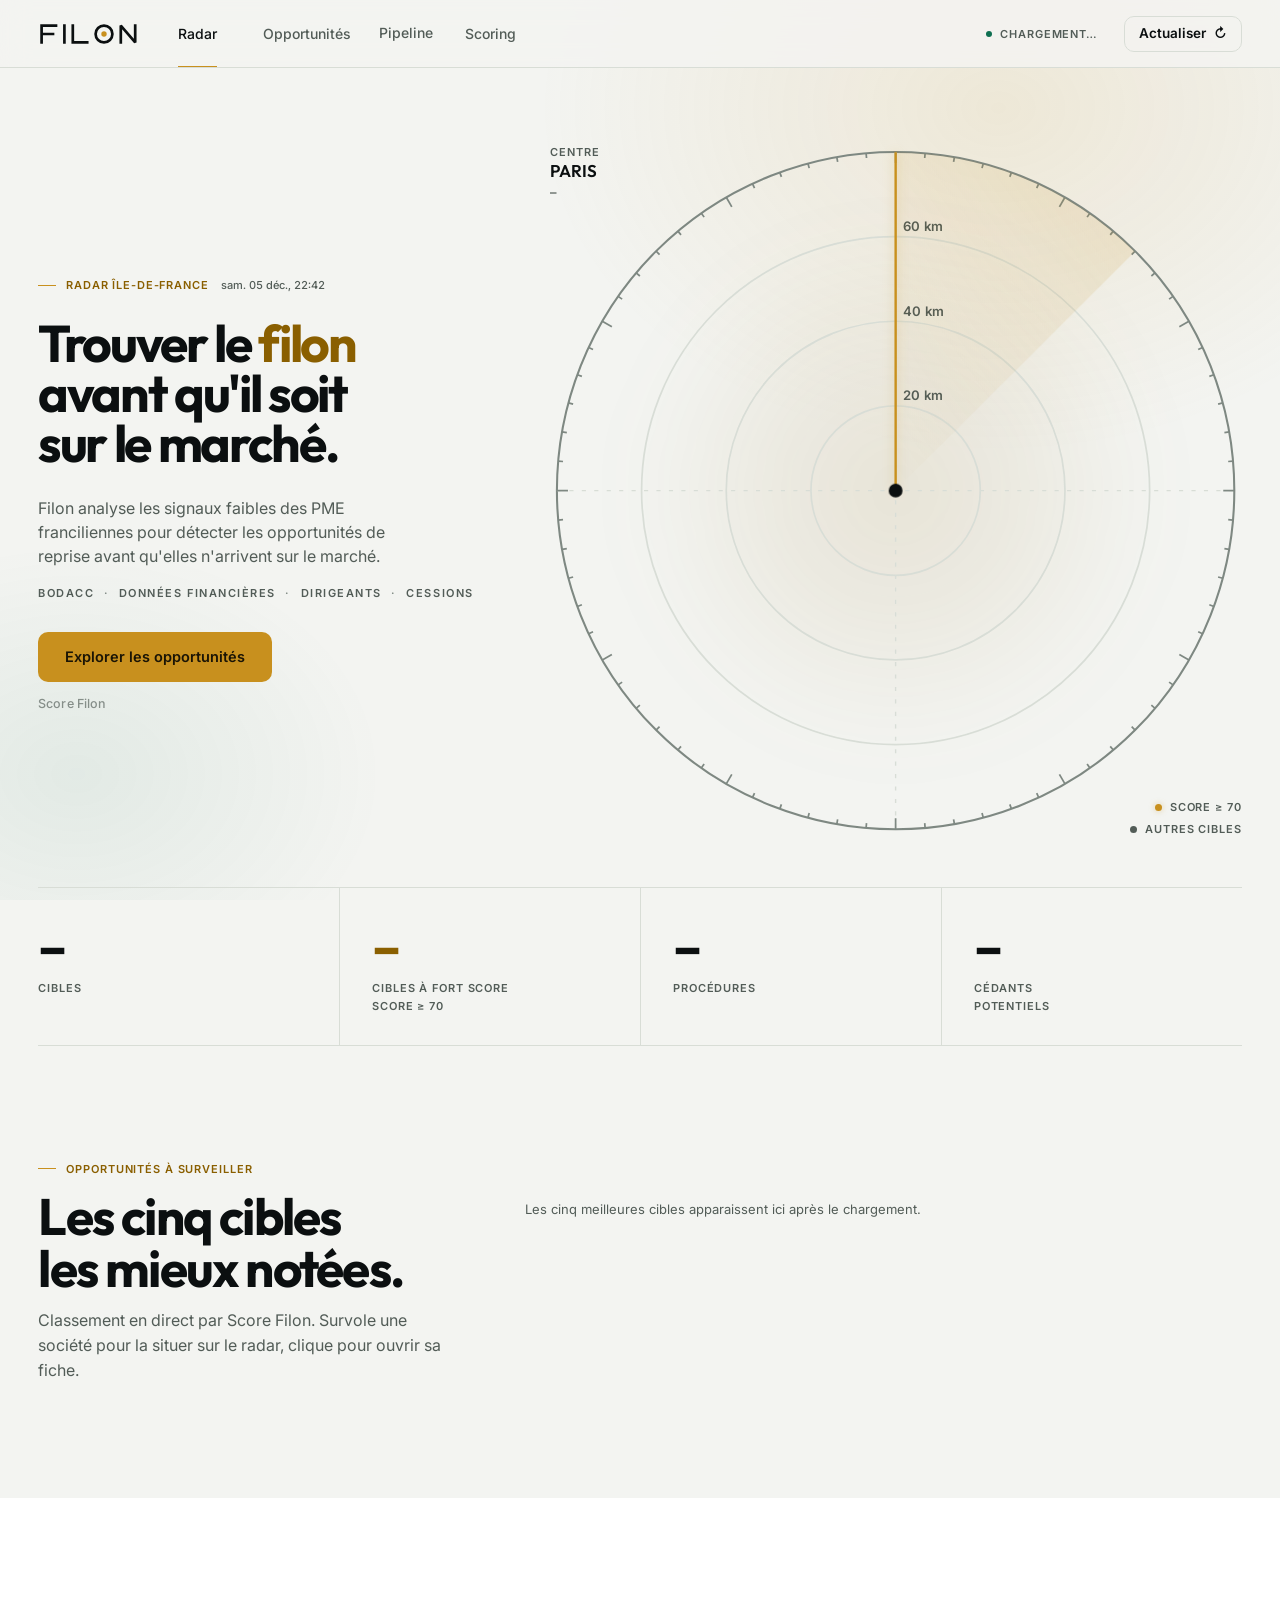
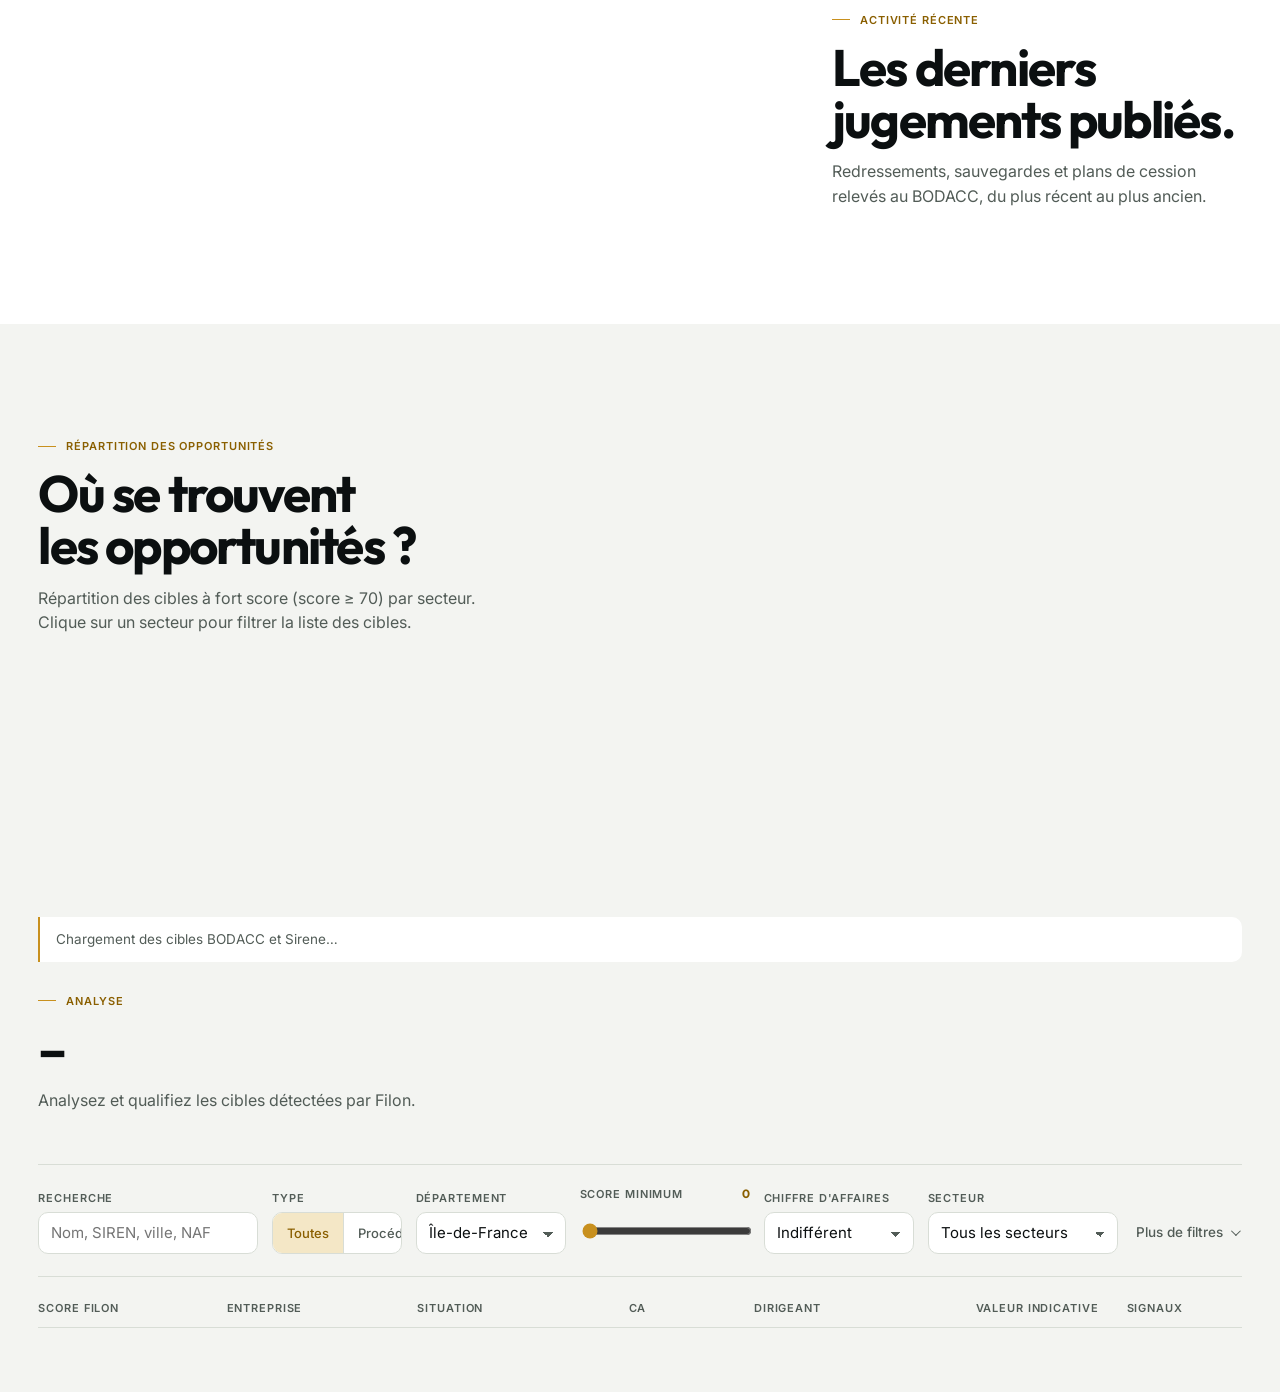
==== commit 9cfff7e6: "Cockpit : le score affiché s'appelle Score Filon. Les libellés visibles remplacent Pépite, sans chan" ====
--- a/cockpit/index.html
+++ b/cockpit/index.html
@@ -164,14 +164,18 @@
 @keyframes halo{0%{r:1.6;opacity:.9}100%{r:5;opacity:0}}
 .leader{stroke:var(--gold-fill);stroke-width:.2;opacity:.8}
 /* Annotations des trois meilleures pépites : des notes de deal, pas des pastilles */
-.callout{position:absolute;transform:translate(-50%,-50%);display:grid;grid-template-columns:auto minmax(0,1fr);gap:1px 14px;align-items:center;text-align:left;cursor:pointer;color:var(--ink);
+.callout{position:absolute;transform:translate(-50%,-50%);display:block;width:max-content;max-width:min(280px,46%);text-align:left;cursor:pointer;color:var(--ink);
   padding:10px 16px 10px 14px;border-radius:12px;background:var(--glass);backdrop-filter:blur(10px);-webkit-backdrop-filter:blur(10px);border:1px solid var(--glass-edge);box-shadow:var(--shadow-float);font:500 12px/1.3 var(--font-sans);opacity:0;transition:border-color var(--ui),transform var(--ui)}
 .callout::before{content:"";position:absolute;left:-1px;top:10px;bottom:10px;width:2px;border-radius:2px;background:var(--gold-fill)}
 .callout.show{opacity:1;transition:opacity .5s .2s var(--ease),border-color var(--ui)}
 .callout:hover{border-color:var(--gold-fill)}
-.callout b{grid-row:1/span 3;font:700 28px/1 var(--font-display);letter-spacing:-.04em;color:var(--gold);font-variant-numeric:tabular-nums}
-.callout .c-nm{font:600 13px/1.2 var(--font-display);letter-spacing:-.01em;max-width:190px;overflow:hidden;text-overflow:ellipsis;white-space:nowrap}
-.callout .c-meta{color:var(--ink-muted);font-size:11.5px;white-space:nowrap}
+.callout .in{display:grid;grid-template-columns:58px minmax(0,max-content);column-gap:12px;align-items:center}
+.callout .mark{grid-column:1;grid-row:1;width:58px}
+.callout .mark span{white-space:normal;line-height:1.15;letter-spacing:.08em}
+.callout .txt{grid-column:2;min-width:0;display:grid;gap:2px}
+.callout .c-nm,.callout .c-meta,.callout .c-val{min-width:0}
+.callout .c-nm{font:600 13px/1.2 var(--font-display);letter-spacing:-.01em;overflow:hidden;text-overflow:ellipsis;white-space:nowrap}
+.callout .c-meta{color:var(--ink-muted);font-size:11.5px;overflow:hidden;text-overflow:ellipsis;white-space:nowrap}
 .callout .c-val{font-variant-numeric:tabular-nums;font-size:11.5px;white-space:nowrap}
 .radar-read{position:absolute;left:0;top:0;display:grid;gap:3px}
 .radar-read b{font:600 17px/1 var(--font-display);letter-spacing:-.01em}
@@ -190,15 +194,23 @@
 
 /* ---------- Opportunités à surveiller : classement éditorial ---------- */
 .rank{display:grid}
-.t5{display:grid;grid-template-columns:44px minmax(0,1fr) auto 78px;gap:clamp(16px,2vw,32px);align-items:center;padding:22px 0;width:100%;background:none;border:0;border-top:1px solid var(--line);text-align:left;color:inherit;cursor:pointer;text-decoration:none;transition:background var(--ui)}
+.t5{display:grid;grid-template-columns:44px minmax(0,1fr) auto minmax(96px,112px);gap:clamp(16px,2vw,32px);align-items:center;padding:22px 0;width:100%;background:none;border:0;border-top:1px solid var(--line);text-align:left;color:inherit;cursor:pointer;text-decoration:none;transition:background var(--ui)}
 .t5:last-child{border-bottom:1px solid var(--line)}
 .t5 .rk{font:600 13px/1 var(--font-display);color:var(--ink-muted);letter-spacing:.06em;transition:color var(--ui),transform .35s var(--ease)}
-.t5 .nm{display:block;font:600 clamp(18px,1.6vw,22px)/1.2 var(--font-display);letter-spacing:-.015em;transition:color var(--ui)}
+.t5 .nm{display:block;font:600 clamp(18px,1.6vw,22px)/1.2 var(--font-display);letter-spacing:-.015em;transition:color var(--ui);overflow-wrap:anywhere}
 .t5 .sub{display:block;margin-top:5px}
 .t5 .st{display:flex;gap:6px;flex-wrap:wrap;justify-content:flex-end}
-.t5 .sc{display:grid;justify-items:end;gap:6px;font:700 clamp(32px,3vw,40px)/1 var(--font-display);letter-spacing:-.045em;text-align:right;font-variant-numeric:tabular-nums;color:var(--ink-muted)}
-.t5 .sc::after{content:"Pépite";font:600 10px/1 var(--font-sans);letter-spacing:.12em;text-transform:uppercase;color:var(--ink-muted)}
-.t5 .sc.hot{color:var(--gold)}
+/* Marque Pépite : le chiffre Outfit, le mot en micro capitales. La taille change, pas la forme. */
+.mark{display:grid;justify-items:start;gap:4px;line-height:1;font-size:18px}
+.mark b{font:700 1em/.9 var(--font-display);letter-spacing:-.05em;font-variant-numeric:tabular-nums;color:var(--ink)}
+.mark span{font:600 10px/1 var(--font-sans);letter-spacing:.12em;text-transform:uppercase;color:var(--ink-muted);white-space:nowrap}
+.mark.hot b{color:var(--gold)}
+.mark.radar{font-size:28px}
+.mark.table{font-size:18px}
+.mark.rank{font-size:clamp(32px,3vw,40px);justify-items:end}
+.mark.pipe{font-size:40px}
+.mark.fiche{font-size:100px;gap:8px}
+.mark.fiche span{font-size:12px;letter-spacing:.16em}
 .t5:hover{background:linear-gradient(90deg,color-mix(in srgb,var(--gold) 7%,transparent),transparent 70%)}
 .t5:hover .nm,.t5:hover .rk{color:var(--gold)}
 .t5:hover .rk{transform:translateX(4px)}
@@ -288,7 +300,7 @@
 tr.row{cursor:pointer;transition:background var(--ui)}
 tr.row:hover td{background:var(--surface-1)}
 tr.row:hover .nm{color:var(--gold)}
-.nm{font:600 15px/1.3 var(--font-display);letter-spacing:-.01em;transition:color var(--ui)}
+.nm{font:600 15px/1.3 var(--font-display);letter-spacing:-.01em;transition:color var(--ui);overflow-wrap:anywhere}
 td .sub{margin-top:3px;font-size:12.5px}
 td .fig{font:500 13.5px/18px var(--font-sans);font-variant-numeric:tabular-nums;white-space:nowrap}
 .chips{display:flex;flex-wrap:wrap;gap:4px 14px}
@@ -319,8 +331,6 @@
 .fb .sec:first-child{border-top:0;padding-top:26px}
 .fb .sec h3.label{margin:0 0 18px}
 .scorehead{display:grid;grid-template-columns:auto minmax(0,1fr);gap:clamp(28px,5vw,64px);align-items:center}
-.pepite{display:grid;gap:8px;justify-items:start}
-.pepite b{font:700 clamp(80px,10vw,120px)/.84 var(--font-display);letter-spacing:-.06em;color:var(--gold);font-variant-numeric:tabular-nums}
 .scorehead .axes{border-left:1px solid var(--line);padding-left:28px}
 .axes{display:grid;gap:14px}
 .axis{display:grid;grid-template-columns:1fr 34px;gap:6px 10px;align-items:center;font-size:14px}
@@ -366,14 +376,13 @@
 .col h3 .mono{color:var(--ink);font:600 13px/1 var(--font-display)}
 .card{background:var(--surface-1);border:1px solid transparent;border-radius:12px;padding:18px 18px 14px;display:grid;gap:6px;transition:border-color var(--ui),transform .35s var(--ease)}
 .card:hover{border-color:var(--line);transform:translateY(-2px)}
-.card .sc{display:flex;align-items:baseline;gap:10px;font:700 clamp(36px,3vw,44px)/1 var(--font-display);letter-spacing:-.05em;color:var(--ink);font-variant-numeric:tabular-nums}
-.card .sc span{font:600 11px/1 var(--font-sans);letter-spacing:.12em;text-transform:uppercase;color:var(--ink-muted)}
-.card .sc.hot{color:var(--gold)}
-.card .nm{cursor:pointer;font-size:18px;letter-spacing:-.02em;margin-top:6px}
+.card .nm{cursor:pointer;font-size:18px;letter-spacing:-.02em;margin-top:10px;overflow-wrap:anywhere}
 .card .nm:hover{color:var(--gold)}
 .card .px{font:600 15px/1.3 var(--font-display);letter-spacing:-.02em;font-variant-numeric:tabular-nums;margin-top:8px}
 .card .nx{display:grid;grid-template-columns:minmax(0,1fr) auto;gap:4px 12px;align-items:center;font-size:13.5px;color:var(--ink);padding-top:12px;margin-top:8px;border-top:1px solid var(--line)}
 .card .nx .label{grid-column:1/-1;margin:0}
+.card .define{grid-column:1;justify-self:start;background:none;border:0;padding:0;cursor:pointer;color:var(--gold);font:500 13.5px/1.4 var(--font-sans);text-align:left}
+.card .define:hover{color:var(--ink)}
 .card .go,.card .back{border:1px solid var(--line);background:transparent;color:var(--ink-muted);cursor:pointer;transition:color var(--ui),border-color var(--ui)}
 .card .go{width:36px;height:36px;border-radius:10px;font-size:16px}
 .card .go:hover:not(:disabled),.card .back:hover:not(:disabled){color:var(--gold);border-color:var(--gold)}
@@ -396,9 +405,9 @@
 @media (max-width:1180px){
   .hero{grid-template-columns:minmax(0,45fr) minmax(0,55fr)}
   .radar-stage{margin-right:0;min-height:520px}
-  .callout{padding:8px 12px 8px 12px;gap:0 12px}
-  .callout b{font-size:24px}
-  .callout .c-nm{max-width:160px}
+  .callout{padding:8px 12px 8px 12px;width:max-content;max-width:min(260px,48%)}
+  .callout .in{column-gap:12px}
+  .callout .mark.radar{font-size:24px}
   .toolbar{grid-template-columns:minmax(200px,1.5fr) auto repeat(2,minmax(140px,1fr));row-gap:16px}
   .toolbar .f:nth-child(n+5){grid-column:span 1}
 }
@@ -417,7 +426,8 @@
   .toolbar .f:first-child,.toolbar .f:has(.seg){grid-column:1/-1}
   details.more-f{grid-column:1/-1;justify-self:start}
   details.more-f .pop{left:0;right:auto}
-  .t5{grid-template-columns:36px minmax(0,1fr) 64px;gap:16px}
+  .t5{grid-template-columns:36px minmax(0,1fr) 76px;gap:16px}
+  .mark.rank{font-size:28px}
   .t5 .st{display:none}
   .fx{grid-template-columns:62px 18px minmax(0,1fr)}
   .fx::before{left:90.5px}
@@ -427,7 +437,7 @@
 @media (max-width:760px){
   .scorehead{grid-template-columns:1fr;gap:22px}
   .scorehead .axes{border-left:0;padding-left:0;border-top:1px solid var(--line);padding-top:18px}
-  .pepite b{font-size:84px}
+  .mark.fiche{font-size:84px}
   .metrics{grid-template-columns:1fr 1fr}
   .metric{padding:28px 0}
   .metric:nth-child(odd){border-left:0;padding-left:0}
@@ -442,9 +452,10 @@
   .radar-read{gap:1px} .radar-read .sub{font-size:11px} .radar-read b{font-size:13px}
   .radar-legend{gap:4px;font-size:10px}
   .callout .c-meta,.callout .c-val{display:none}
-  .callout{padding:8px 12px 8px 10px;gap:0 10px}
-  .callout b{font-size:22px}
-  .callout .c-nm{max-width:120px}
+  .callout{padding:8px 12px 8px 10px;width:max-content;max-width:min(200px,72%)}
+  .callout .in{grid-template-columns:52px minmax(0,max-content);column-gap:8px}
+  .callout .mark{grid-row:1;width:52px}
+  .callout .mark.radar{font-size:22px}
   .radar-read b{font-size:14px}
   .w{grid-template-columns:1fr 60px}
   .w input{grid-column:1/-1;order:3}
@@ -501,9 +512,9 @@
       <p class="lead">Filon analyse les signaux faibles des PME franciliennes pour détecter les opportunités de reprise avant qu'elles n'arrivent sur le marché.</p>
       <p class="sources label">BODACC <span>·</span> données financières <span>·</span> dirigeants <span>·</span> cessions</p>
       <div class="actions">
-        <a class="btn primary" href="#tab-cibles">Explorer les opportunités</a>
+        <button type="button" class="btn primary" data-goto="cibles">Explorer les opportunités</button>
       </div>
-      <button class="link score-link" data-goto="reglages">Score Pépite</button>
+      <button class="link score-link" data-goto="reglages">Score Filon</button>
     </div>
     <div class="radar-stage">
       <div class="radar-wrap" id="radarWrap">
@@ -533,7 +544,7 @@
 
   <section class="metrics rv" aria-label="Chiffres clés">
     <div class="metric"><b id="k-total">–</b><span class="label">Cibles</span></div>
-    <div class="metric gold"><b id="k-top">–</b><span class="label">Pépites</span><span class="label">Score ≥ 70</span></div>
+    <div class="metric gold"><b id="k-top">–</b><span class="label">Cibles à fort score</span><span class="label">Score ≥ 70</span></div>
     <div class="metric"><b id="k-proc">–</b><span class="label">Procédures</span></div>
     <div class="metric"><b id="k-ced">–</b><span class="label">Cédants</span><span class="label">Potentiels</span></div>
   </section>
@@ -543,7 +554,7 @@
       <div class="sect-head rv">
         <span class="kicker label">Opportunités à surveiller</span>
         <h2 id="h-top">Les cinq cibles les mieux notées.</h2>
-        <p>Classement en direct par Score Pépite. Survole une société pour la situer sur le radar, clique pour ouvrir sa fiche.</p>
+        <p>Classement en direct par Score Filon. Survole une société pour la situer sur le radar, clique pour ouvrir sa fiche.</p>
       </div>
       <div class="rank rv" id="top5"><p class="sub">Les cinq meilleures cibles apparaissent ici après le chargement.</p></div>
     </div>
@@ -564,7 +575,7 @@
     <div class="sect-head rv">
       <span class="kicker label">Répartition des opportunités</span>
       <h2 id="h-sect">Où se trouvent les opportunités ?</h2>
-      <p>Répartition des pépites (score ≥ 70) par secteur. Clique sur un secteur pour filtrer la liste des cibles.</p>
+      <p>Répartition des cibles à fort score (score ≥ 70) par secteur. Clique sur un secteur pour filtrer la liste des cibles.</p>
     </div>
     <div class="bars" id="deptBars"></div>
   </section>
@@ -608,7 +619,7 @@
     <div class="tablewrap">
       <table>
         <thead><tr>
-          <th class="label" data-sort="score">Pépite</th>
+          <th class="label" data-sort="score">Score Filon</th>
           <th class="label" data-sort="nom">Entreprise</th>
           <th class="label">Situation</th>
           <th class="label num" data-sort="ca">CA</th>
@@ -637,11 +648,11 @@
     <div class="sect-head">
       <span class="kicker label">Scoring et sources</span>
       <h2>Comment le radar note une cible.</h2>
-      <p>Le Score Pépite combine probabilité de cession, décote, qualité du business et potentiel de création de valeur. Les pondérations sont ajustables.</p>
+      <p>Le Score Filon combine probabilité de cession, décote, qualité du business et potentiel de création de valeur. Les pondérations sont ajustables.</p>
     </div>
     <div class="settings">
       <div>
-        <h2>Pondérations du Score Pépite</h2>
+        <h2>Pondérations du Score Filon</h2>
         <div id="weights" style="display:grid;gap:var(--space-4)"></div>
         <p class="sub" id="wsum" style="margin:var(--space-4) 0 var(--space-6)"></p>
         <button class="btn primary" id="saveW">Enregistrer et recalculer</button>
@@ -864,17 +875,22 @@
   const r = 42, c = 2*Math.PI*r, hot = v >= (hotAt ?? 60);
   let ticks = "";
   for (let i=0;i<40;i++){ const a=i/40*2*Math.PI-Math.PI/2, r1=47, r2=i%10===0?50:48.5; ticks += `<line class="tk" x1="${50+r1*Math.cos(a)}" y1="${50+r1*Math.sin(a)}" x2="${50+r2*Math.cos(a)}" y2="${50+r2*Math.sin(a)}"/>`; }
-  return `<span class="dial${hot?" hot":""}" style="width:${size}px;height:${size}px" role="img" aria-label="Score Pépite ${v} sur 100">
+  return `<span class="dial${hot?" hot":""}" style="width:${size}px;height:${size}px" role="img" aria-label="Score Filon ${v} sur 100">
     <svg viewBox="0 0 100 100" width="${size}" height="${size}" aria-hidden="true">${size>=64?ticks:""}<circle class="trk" cx="50" cy="50" r="${r}"/><circle class="arc" cx="50" cy="50" r="${r}" stroke-dasharray="${c}" stroke-dashoffset="${c*(1-v/100)}" transform="rotate(-90 50 50)"/></svg>
     <span style="font-size:${Math.round(size*.34)}px">${v}</span></span>`;
 }
 
+function pepite(v, size){
+  if (v == null || v === "") return `<span class="mark ${size}"><b>–</b><span>Score Filon</span></span>`;
+  const n = Math.round(+v);
+  return `<span class="mark ${size}${n>=HOT?" hot":""}"><b>${n}</b><span>Score Filon</span></span>`;
+}
 function top5(){
   const t = [...ALL].filter(x => x.score != null).sort((a,b)=>b.score-a.score).slice(0,5);
-  $("#top5").innerHTML = t.map((x,i) => `<button class="t5" data-siren="${esc(x.siren)}"><span class="rk">${String(i+1).padStart(2,"0")}</span>
+  $("#top5").innerHTML = t.length ? t.map((x,i) => `<button class="t5" data-siren="${esc(x.siren)}"><span class="rk">${String(i+1).padStart(2,"0")}</span>
     <span><span class="nm">${esc(x.nom)}</span><span class="sub">${esc(x.commune||"")} · ${esc(SECT_L[secteur(x.naf)]||"")}${NAF[x.naf]?" · "+esc(NAF[x.naf]):""}</span></span>
     <span class="st">${situationTag(x)}</span>
-    <span class="sc${x.score>=HOT?" hot":""}">${Math.round(x.score)}</span></button>`).join("");
+    ${pepite(x.score,"rank")}</button>`).join("") : `<p class="sub">Aucune opportunité à classer pour le moment.</p>`;
 }
 $("#top5").addEventListener("click", e => { const b = e.target.closest(".t5"); if (!b) return; e.preventDefault(); openFrom(b); });
 /* Survol d'une ligne du classement : la cible correspondante s'allume sur le radar. */
@@ -920,7 +936,7 @@
   const r = filtered(), shown = r.slice(0, 3000);
   $("#rows").innerHTML = shown.map(x => `
     <tr class="row" data-siren="${esc(x.siren)}" tabindex="0">
-      <td>${x.score == null ? '<span class="sub mono">–</span>' : dial(x.score,40,HOT)}</td>
+      <td>${pepite(x.score,"table")}</td>
       <td><div class="nm">${esc(x.nom)}</div><div class="sub">${esc(x.commune||"")} (${esc(x.departement||"?")}) · <span class="mono">${esc(x.naf||"")}</span> ${esc(NAF[x.naf]||"")}${x.te && x.te!=="NN" ? " · "+esc(EFF[x.te]||x.te)+" sal." : ""}</div></td>
       <td>${situationTag(x)}${PROC_L[x.procedure]?`<div class="sub mono" style="margin-top:4px">${fmtD(x.date_procedure)}</div>`:""}${x.vente_prix!=null?`<div class="sub mono" style="margin-top:4px">${fmtE(x.vente_prix)}</div>`:""}${x.stage?`<div style="margin-top:4px"><span class="tag stage">${STAGE_L[x.stage]}</span></div>`:""}</td>
       <td class="num"><span class="fig">${fmtE(x.ca)}</span>${x.annee_fin?`<div class="sub mono">${x.annee_fin}</div>`:""}</td>
@@ -967,10 +983,9 @@
   const age = c.date_creation ? new Date().getFullYear() - +c.date_creation.slice(0,4) : null;
   const axes = [["Probabilité de cession",s.p_cession],["Décote estimée",s.decote],["Qualité du business",s.qualite],["Potentiel de création de valeur",s.potentiel]];
   const isProc = (d.e||[]).length > 0;
-  const pepite = Math.round(+s.score || 0);
   $("#f-body").innerHTML = `
   <div class="sec scorehead">
-    <div class="pepite"><span class="label">Score Pépite</span><b>${pepite}</b></div>
+    ${pepite(s.score,"fiche")}
     <div class="axes">${axes.map(([l,val])=>`<div class="axis"><span>${l}</span><span class="mono" style="text-align:right">${val!=null?Math.round(val):"–"}</span><span class="track"><i style="width:${+val||0}%"></i></span></div>`).join("")}</div>
   </div>
   <div class="sec"><h3 class="label">Signaux clés</h3><div class="chips">${(d.g||[]).map(g=>`<span class="chip ${esc(g.categorie)}">${esc(g.libelle)}</span>`).join("") || '<span class="sub">Aucun signal</span>'}</div></div>
@@ -1098,13 +1113,12 @@
         const x = ALL.find(a => a.siren === d.siren) || {};
         const loc = [d.commune || x.commune || "", x.naf ? SECT_L[secteur(x.naf)] : ""].filter(Boolean).join(" · ");
         const mode = d.mode === "intermediation" ? "Intermédiation" : "Rachat en propre";
-        const hot = (d.score || 0) >= HOT;
         return `<article class="card">
-          <div class="sc${hot?" hot":""}">${d.score!=null?Math.round(d.score):"–"}<span>Pépite</span></div>
+          ${pepite(d.score,"pipe")}
           <div class="nm" data-open="${esc(d.siren)}">${esc(d.nom)}</div>
           <div class="sub">${esc(loc)}${loc?" · ":""}${mode}</div>
           ${x.vh!=null?`<div class="px">${fmtE(x.vb)} – ${fmtE(x.vh)}</div>`:""}
-          <div class="nx"><span class="label">Prochaine action</span><span>${d.notes?esc(d.notes.slice(0,140)):"À définir"}</span>
+          <div class="nx"><span class="label">Prochaine action</span>${d.notes?`<span>${esc(d.notes.slice(0,140))}</span>`:`<button type="button" class="define" data-open="${esc(d.siren)}">+ Définir une action</button>`}
             <button class="go" data-mv="${esc(d.siren)}" data-to="${i+1}" ${i===STAGES.length-1?"disabled":""} aria-label="Étape suivante">→</button></div>
           <button class="back" data-mv="${esc(d.siren)}" data-to="${i-1}" ${i===0?"disabled":""} aria-label="Étape précédente">←</button>
         </article>`;
@@ -1231,11 +1245,12 @@
     if (Math.hypot(p.x-tx, p.y-ty) < 14) tx = tx > 50 ? 24 : 76;
     lead.insertAdjacentHTML("beforeend", `<line class="leader" x1="${p.x}" y1="${p.y}" x2="${tx}" y2="${ty}"/>`);
     const el = document.createElement("button");
-    el.className = "callout"; el.style.left = tx + "%"; el.style.top = ty + "%"; el.dataset.siren = r.siren;
+    el.type = "button"; el.className = "callout"; el.style.left = tx + "%"; el.style.top = ty + "%"; el.dataset.siren = r.siren;
     const meta = [SECT_L[secteur(r.naf)], r.commune].filter(Boolean).join(" · ");
-    el.innerHTML = `<b>${Math.round(r.score)}</b><span class="c-nm">${esc(r.nom)}</span>`
+    el.innerHTML = `<span class="in">${pepite(r.score,"radar")}<span class="txt"><span class="c-nm">${esc(r.nom)}</span>`
       + (meta ? `<span class="c-meta">${esc(meta)}</span>` : "")
-      + (r.vh ? `<span class="c-val">${fmtE(r.vb)} – ${fmtE(r.vh)}</span>` : "");
+      + (r.vh ? `<span class="c-val">${fmtE(r.vb)} – ${fmtE(r.vh)}</span>` : "")
+      + `</span></span>`;
     box.appendChild(el); requestAnimationFrame(() => el.classList.add("show"));
   });
 }
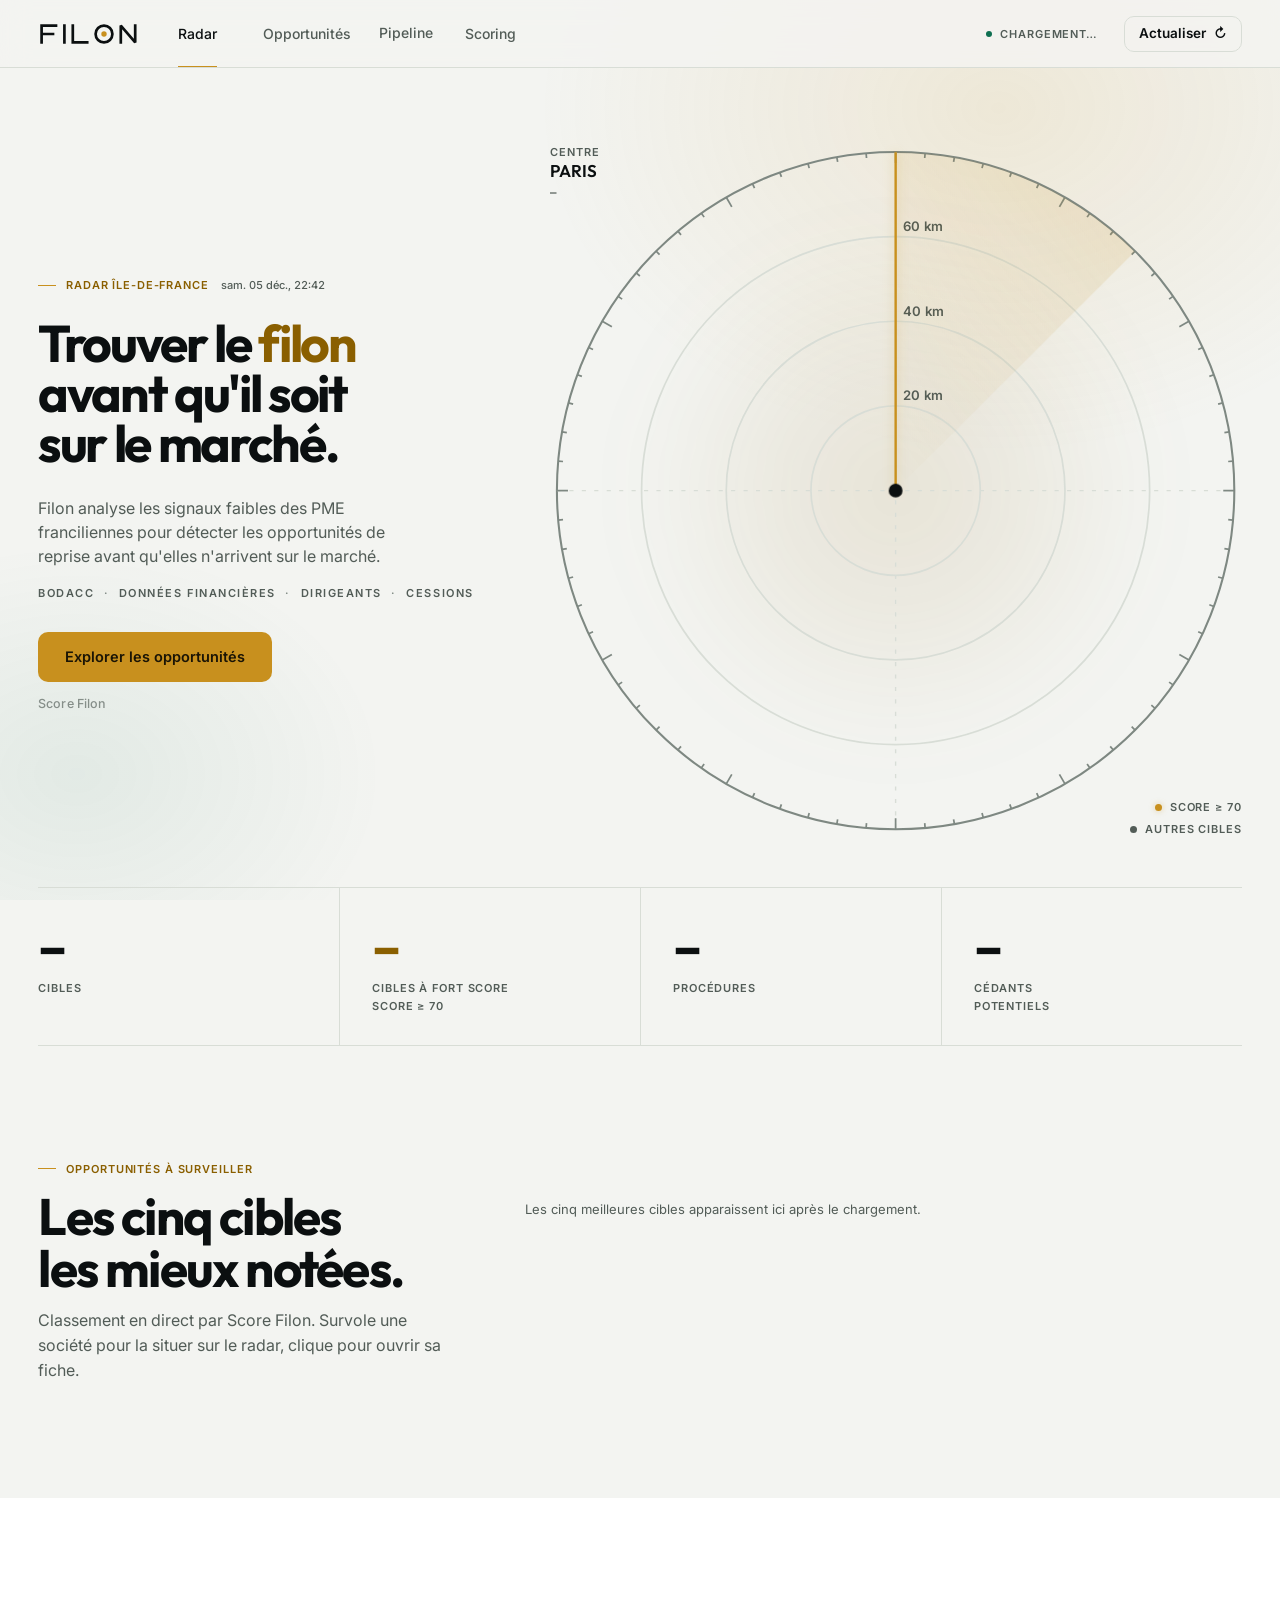
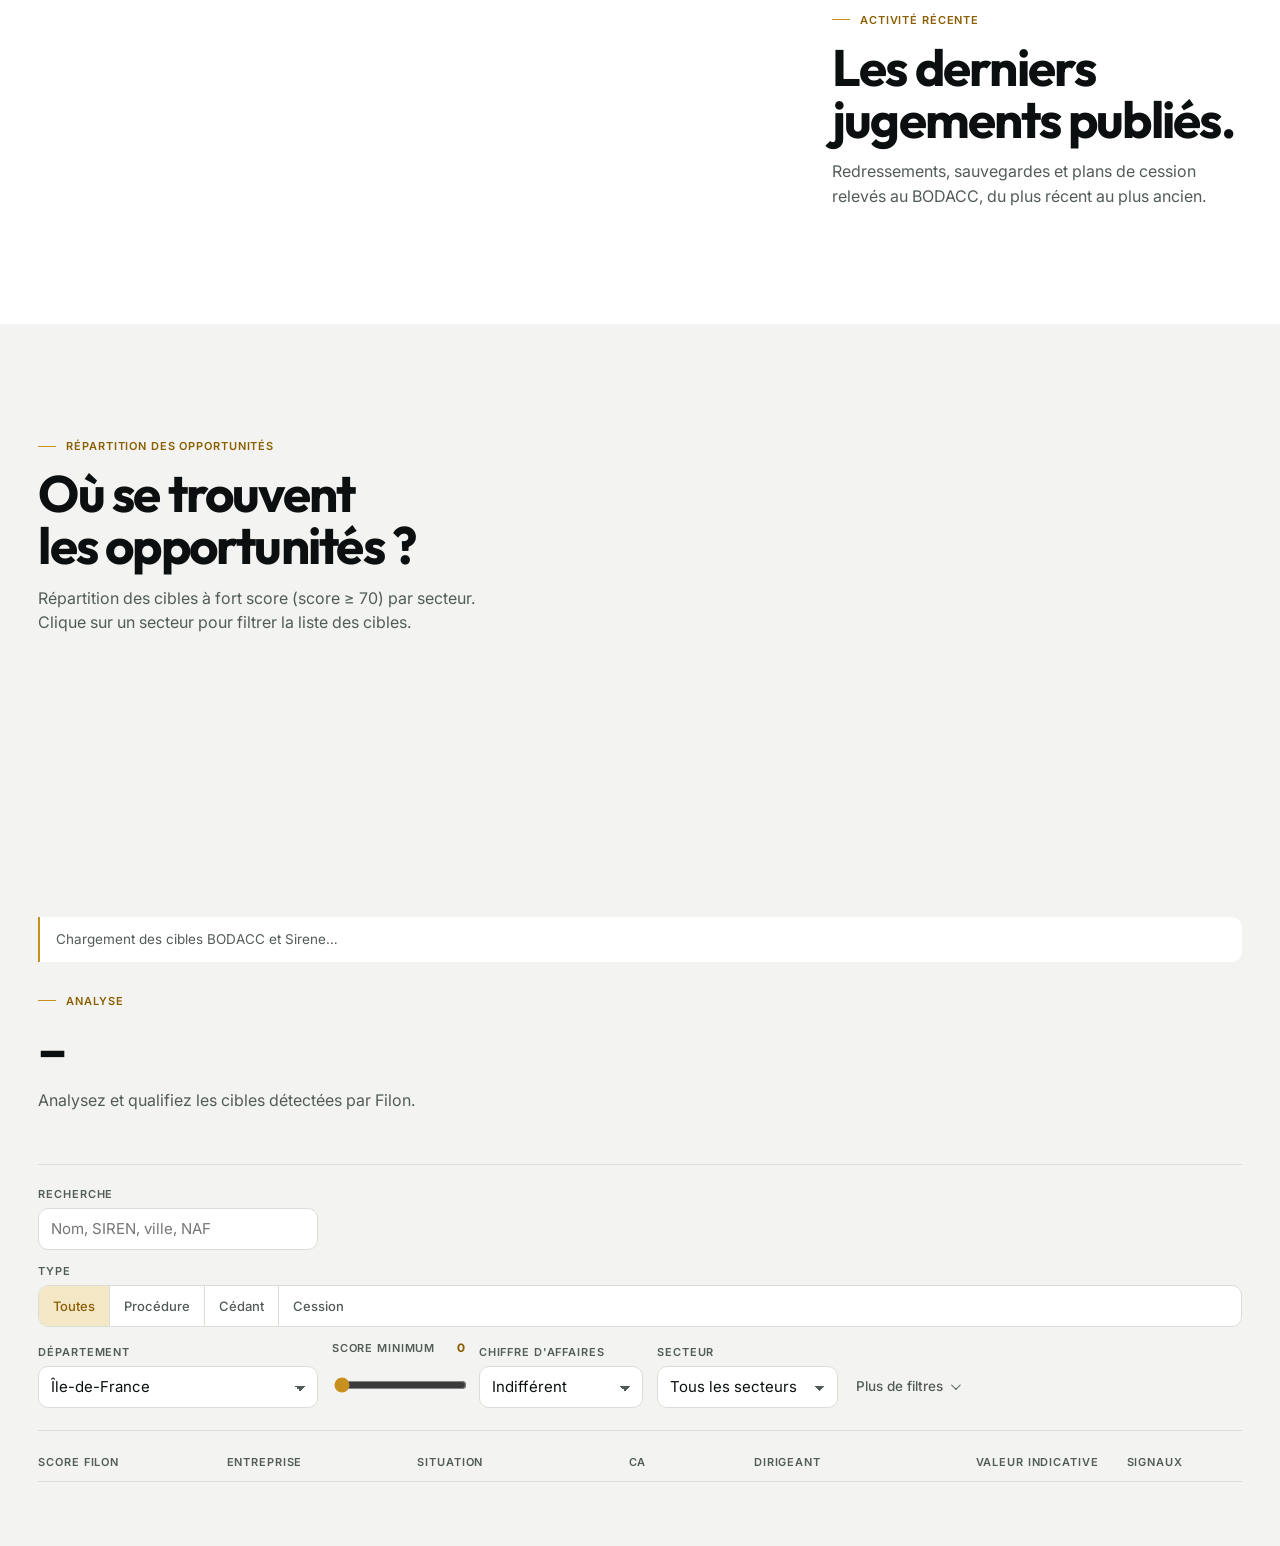
==== commit ac3617aa: "QA landing et cockpit : débordements, filtres et focus clavier. Le fil d'activité se range en une co" ====
--- a/cockpit/index.html
+++ b/cockpit/index.html
@@ -220,8 +220,8 @@
 .band{background:var(--surface-1)}
 .band .split{grid-template-columns:minmax(0,7fr) minmax(0,4fr)}
 .band .split > .sect-head{order:2}
-.feed{display:grid}
-.fx{position:relative;display:grid;grid-template-columns:76px 18px minmax(0,1fr) auto;gap:0 20px;align-items:center;padding:18px 0;background:none;border:0;text-align:left;color:inherit;cursor:pointer;width:100%}
+.feed{display:grid;min-width:0}
+.fx{position:relative;display:grid;grid-template-columns:76px 18px minmax(0,1fr) auto;gap:0 20px;align-items:center;padding:18px 0;background:none;border:0;text-align:left;color:inherit;cursor:pointer;width:100%;min-width:0}
 .fx::before{content:"";position:absolute;left:104.5px;top:0;bottom:0;width:1px;background:var(--line)}
 .fx:first-child::before{top:50%} .fx:last-child::before{bottom:50%}
 .fx time{font-size:13px;color:var(--ink-muted);font-variant-numeric:tabular-nums}
@@ -229,7 +229,7 @@
 .fx .tl.sauvegarde,.fx .tl.plan_cession{background:var(--gold-fill)}
 .fx .nm{display:block;font:600 16px/1.25 var(--font-display);letter-spacing:-.01em;overflow:hidden;text-overflow:ellipsis;white-space:nowrap;transition:color var(--ui)}
 .fx .sub{display:block;margin-top:3px}
-.fx .sg{display:flex;align-items:center;gap:14px}
+.fx .sg{display:flex;align-items:center;gap:14px;min-width:0;flex-wrap:wrap}
 .fx .sc{font:700 20px/1 var(--font-display);letter-spacing:-.03em;color:var(--ink-muted);font-variant-numeric:tabular-nums;min-width:28px;text-align:right}
 .fx .sc.hot{color:var(--gold)}
 .fx:hover .nm{color:var(--gold)}
@@ -272,11 +272,12 @@
 .f input,.f select{width:100%;height:42px;padding:0 12px;border:1px solid var(--line);border-radius:var(--r-ctl);background:var(--surface-1);transition:border-color var(--ui)}
 .f select{appearance:none;-webkit-appearance:none;padding-right:32px;background-image:linear-gradient(45deg,transparent 50%,var(--ink-muted) 50%),linear-gradient(-45deg,transparent 50%,var(--ink-muted) 50%);background-position:calc(100% - 17px) 19px,calc(100% - 12px) 19px;background-size:5px 5px;background-repeat:no-repeat}
 .f input:hover,.f select:hover{border-color:var(--line-strong)}
-.f input:focus,.f select:focus{border-color:var(--gold);outline:0}
+.f input:focus,.f select:focus{border-color:var(--gold)}
 .f output{font:700 12px/14px var(--font-display);color:var(--gold);letter-spacing:0;text-transform:none}
 .f input[type=range]{padding:0;border:0;background:none;accent-color:var(--gold-fill);height:42px}
-.seg{display:flex;height:42px;border:1px solid var(--line);border-radius:var(--r-ctl);overflow:hidden;background:var(--surface-1)}
-.seg button{border:0;background:transparent;padding:0 14px;cursor:pointer;font-size:13px;font-weight:500;color:var(--ink-muted);transition:color var(--ui),background var(--ui);white-space:nowrap}
+.seg{display:flex;height:42px;border:1px solid var(--line);border-radius:var(--r-ctl);overflow-x:auto;background:var(--surface-1);max-width:100%}
+.seg button{flex:none;border:0;background:transparent;padding:0 14px;cursor:pointer;font-size:13px;font-weight:500;color:var(--ink-muted);transition:color var(--ui),background var(--ui);white-space:nowrap}
+.toolbar .f:has(.seg){grid-column:1 / -1;min-width:0}
 .seg button + button{border-left:1px solid var(--line)}
 .seg button:hover{color:var(--ink)}
 .seg button[aria-pressed="true"]{background:var(--gold-soft);color:var(--gold)}
@@ -412,7 +413,7 @@
   .toolbar .f:nth-child(n+5){grid-column:span 1}
 }
 @media (max-width:1080px){
-  .split,.pipe-head{grid-template-columns:1fr;gap:var(--group)}
+  .split,.pipe-head,.band .split{grid-template-columns:1fr;gap:var(--group)}
   .split > .sect-head{position:static}
   .band .split > .sect-head{order:0}
   .settings{grid-template-columns:1fr}
@@ -465,7 +466,9 @@
 }
 @media (max-width:520px){
   .hero .actions{gap:16px}
-  .metric + .metric,.metric:nth-child(even){padding-left:16px}
+  .metric:nth-child(odd){padding-left:0}
+  .metric:nth-child(even){padding-left:16px}
+  .callout{max-width:min(148px,42%)}
   .panel-head .count{text-align:left}
   .eyebrow .clock{display:none}
 }
@@ -653,7 +656,7 @@
     <div class="settings">
       <div>
         <h2>Pondérations du Score Filon</h2>
-        <div id="weights" style="display:grid;gap:var(--space-4)"></div>
+        <div id="weights" style="display:grid;gap:var(--space-4)"><p class="sub">Les curseurs s’affichent lorsque la base est connectée. Le radar utilise le barème publié : cession 30, décote 25, qualité 25, potentiel 20.</p></div>
         <p class="sub" id="wsum" style="margin:var(--space-4) 0 var(--space-6)"></p>
         <button class="btn primary" id="saveW">Enregistrer et recalculer</button>
       </div>
@@ -945,6 +948,9 @@
       <td><div class="chips">${(x.sig||[]).slice(0,4).map(s=>`<span class="chip ${esc(s.c)}">${esc(s.l.length>34?s.l.slice(0,33)+"…":s.l)}</span>`).join("")}</div></td>
     </tr>`).join("") || `<tr><td colspan="7" class="more sub">Aucune cible ne correspond à ces filtres.</td></tr>`;
   $("#count").textContent = `${r.length.toLocaleString("fr-FR")} opportunité${r.length>1?"s":""}` + (r.length>3000?" · les 3 000 premières sont affichées":"");
+  document.querySelectorAll("th[data-sort]").forEach(th => {
+    th.setAttribute("aria-sort", th.dataset.sort === sortK ? (sortDir < 0 ? "descending" : "ascending") : "none");
+  });
 }
 
 /* ---------- Fiche ---------- */
@@ -1186,14 +1192,30 @@
 ["#q","#dep","#camin","#agemin","#btp"].forEach(s=>$(s).addEventListener("input", render));
 $("#smin").addEventListener("input", e=>{ $("#smin-o").textContent = e.target.value; render(); });
 $("#typeSeg").addEventListener("click", e=>{ const b=e.target.closest("button"); if(!b) return; typeF=b.dataset.v; $("#typeSeg").querySelectorAll("button").forEach(z=>z.setAttribute("aria-pressed", z===b)); render(); });
-document.querySelectorAll("th[data-sort]").forEach(th=>th.onclick=()=>{ const k=th.dataset.sort; if(sortK===k) sortDir*=-1; else {sortK=k; sortDir = k==="nom"?1:-1;} render(); });
+document.querySelectorAll("th[data-sort]").forEach(th => {
+  th.tabIndex = 0;
+  th.setAttribute("role", "button");
+  const sort = () => { const k=th.dataset.sort; if(sortK===k) sortDir*=-1; else {sortK=k; sortDir = k==="nom"?1:-1;} render(); };
+  th.onclick = sort;
+  th.addEventListener("keydown", e => {
+    if (e.key !== "Enter" && e.key !== " ") return;
+    e.preventDefault();
+    sort();
+  });
+});
 function openAny(siren){ if (!mcp) return openCatalogue(siren); return openFiche(siren); }
 function openFrom(el){
   if (!el || !el.dataset.siren) return;
   return openAny(el.dataset.siren);
 }
 $("#rows").addEventListener("click", e=>{ const tr=e.target.closest("tr.row"); if(tr) openFrom(tr); });
-$("#rows").addEventListener("keydown", e=>{ if(e.key==="Enter"){ const tr=e.target.closest("tr.row"); if(tr) openFrom(tr); }});
+$("#rows").addEventListener("keydown", e=>{
+  if (e.key !== "Enter" && e.key !== " ") return;
+  const tr=e.target.closest("tr.row");
+  if (!tr) return;
+  e.preventDefault();
+  openFrom(tr);
+});
 $("#f-close").onclick = ()=>$("#fiche").close();
 $("#fiche").addEventListener("click", e=>{ if(e.target.id==="fiche") $("#fiche").close(); });
 $("#refresh").onclick = ()=>{ if(mcp) load(); else loadCatalogue(true); };
